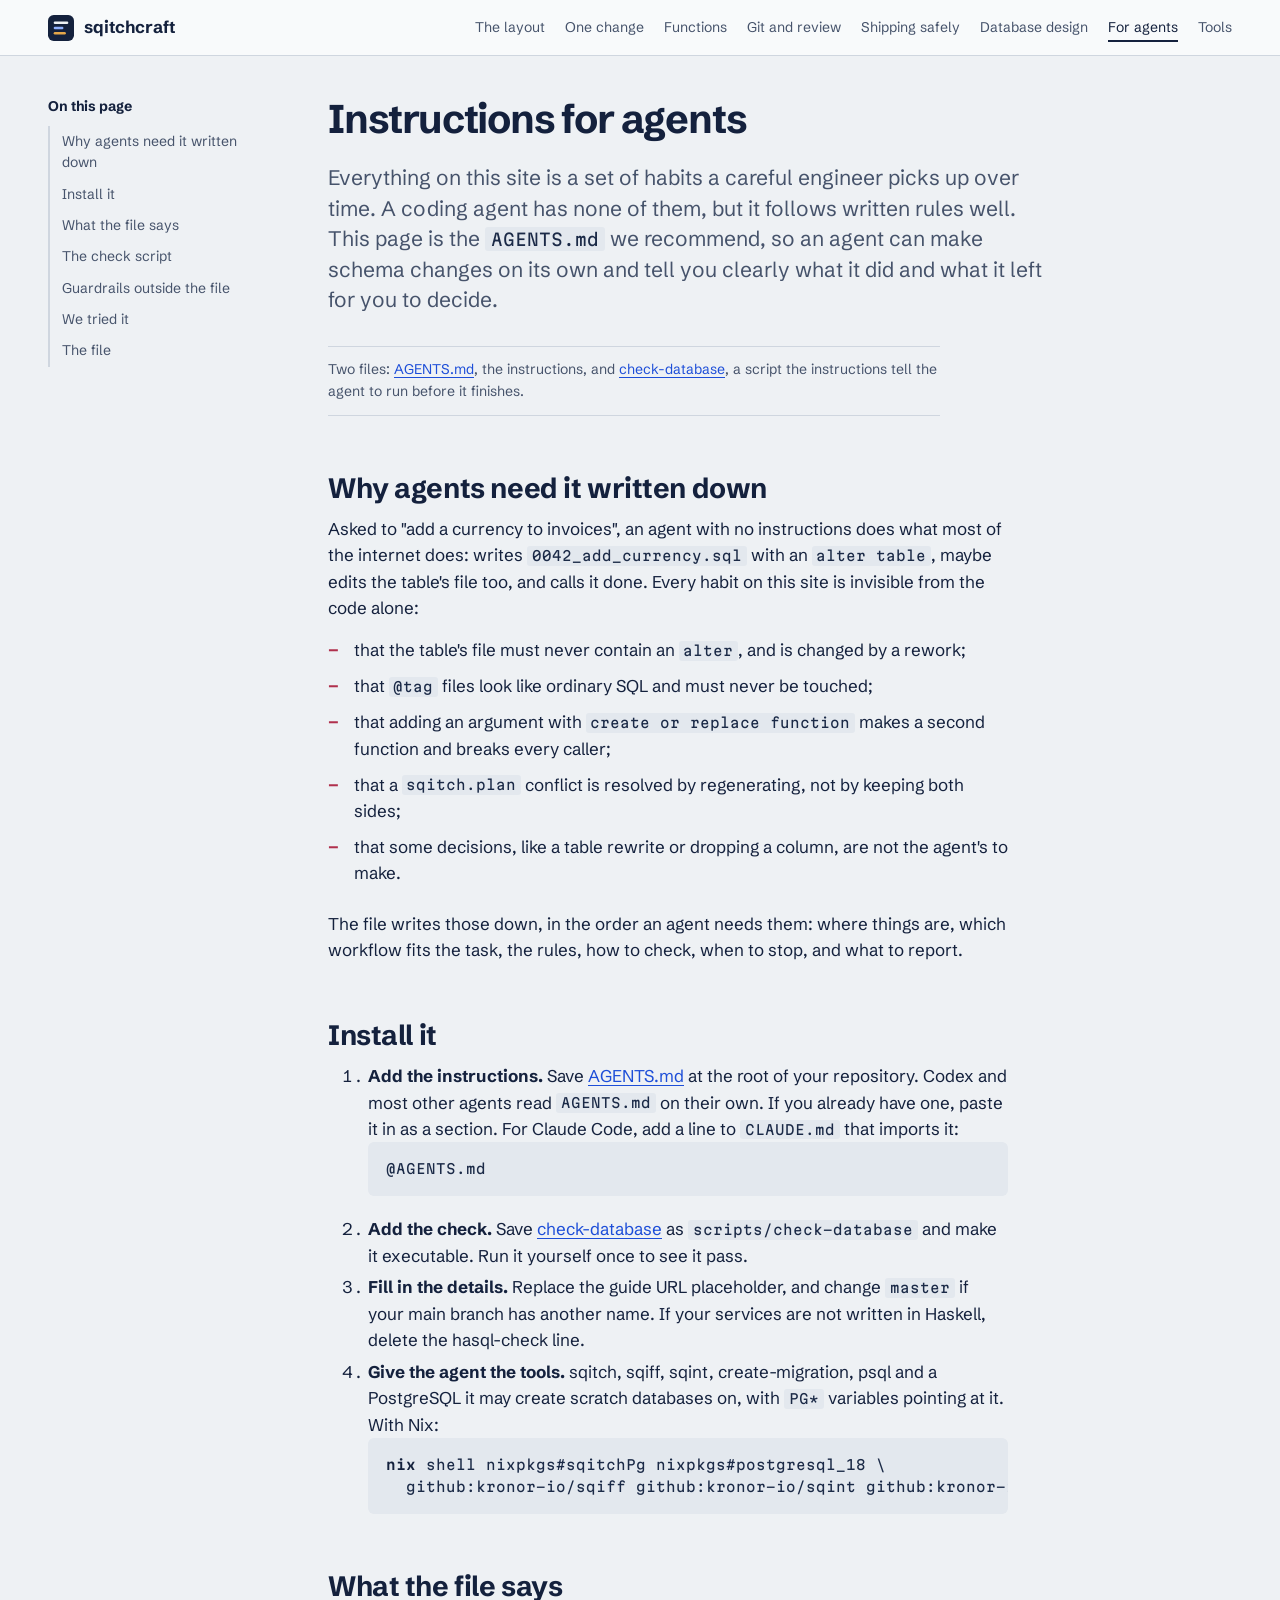
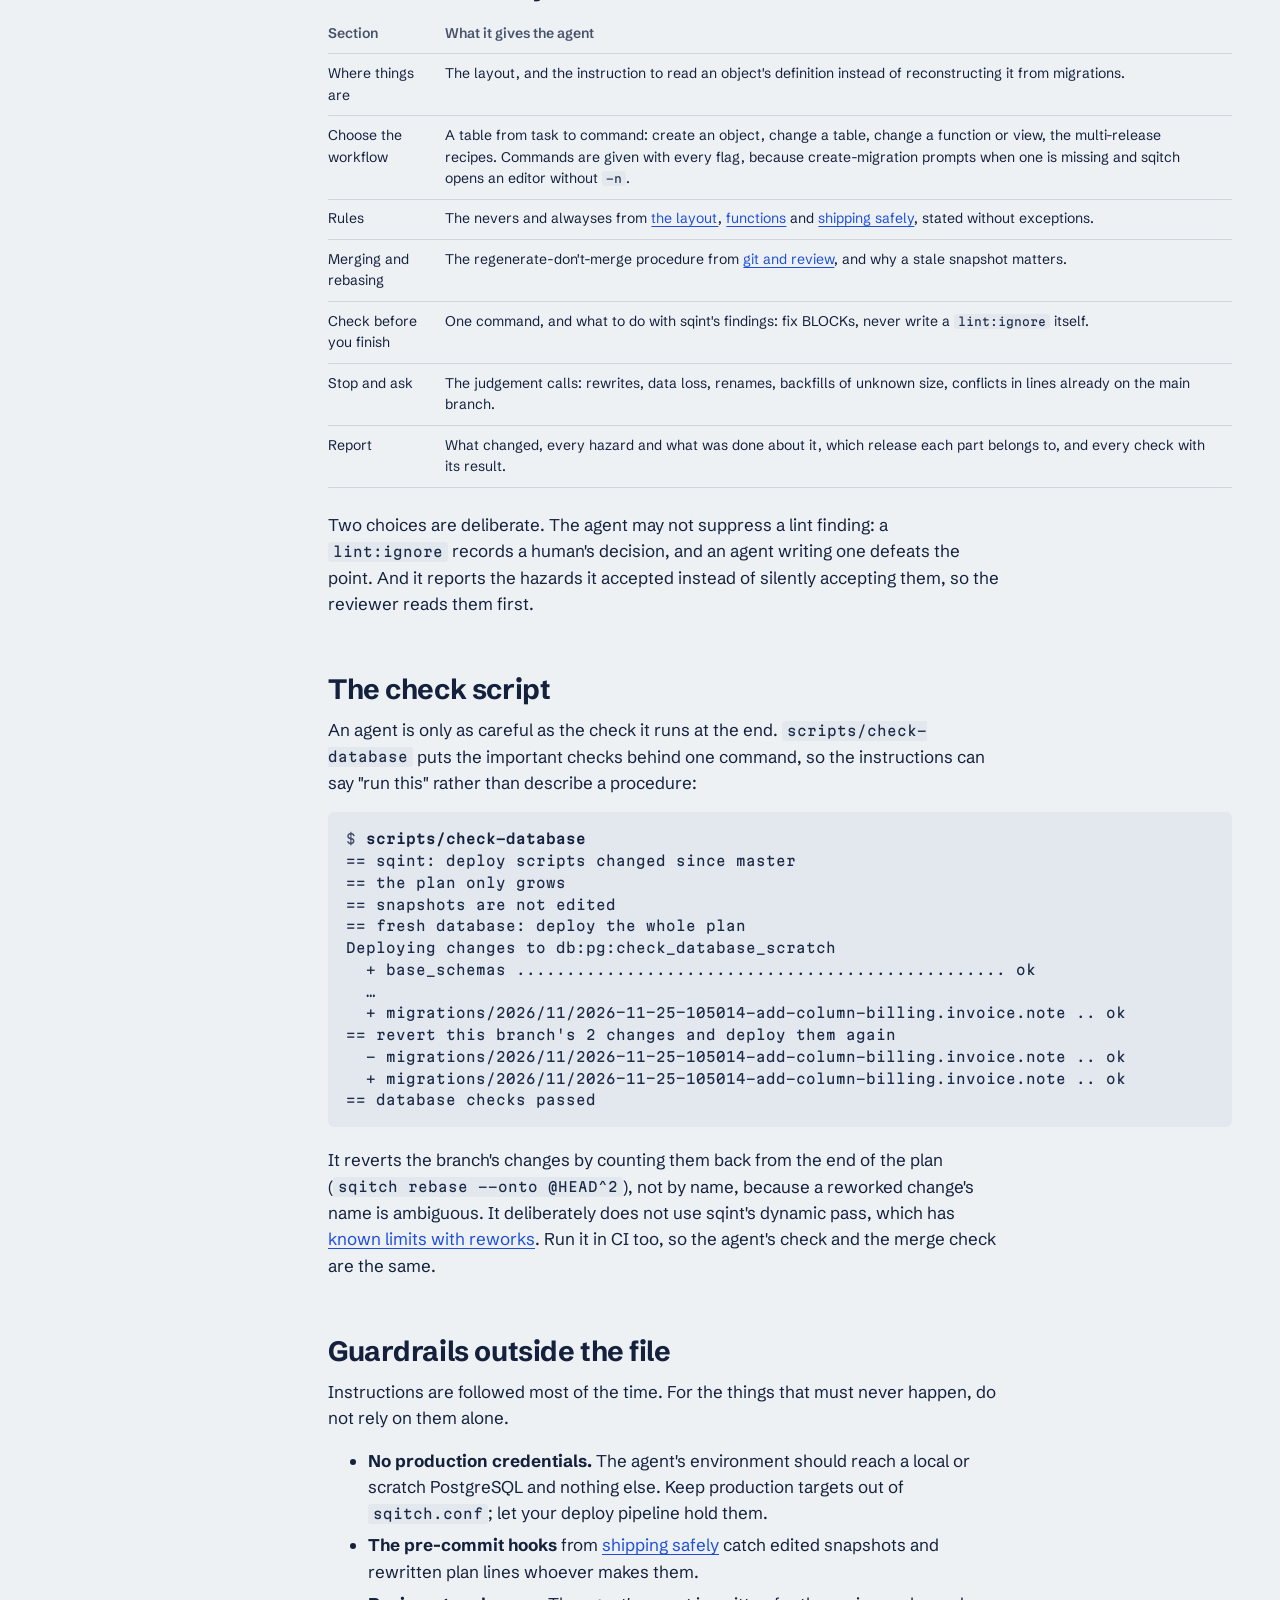
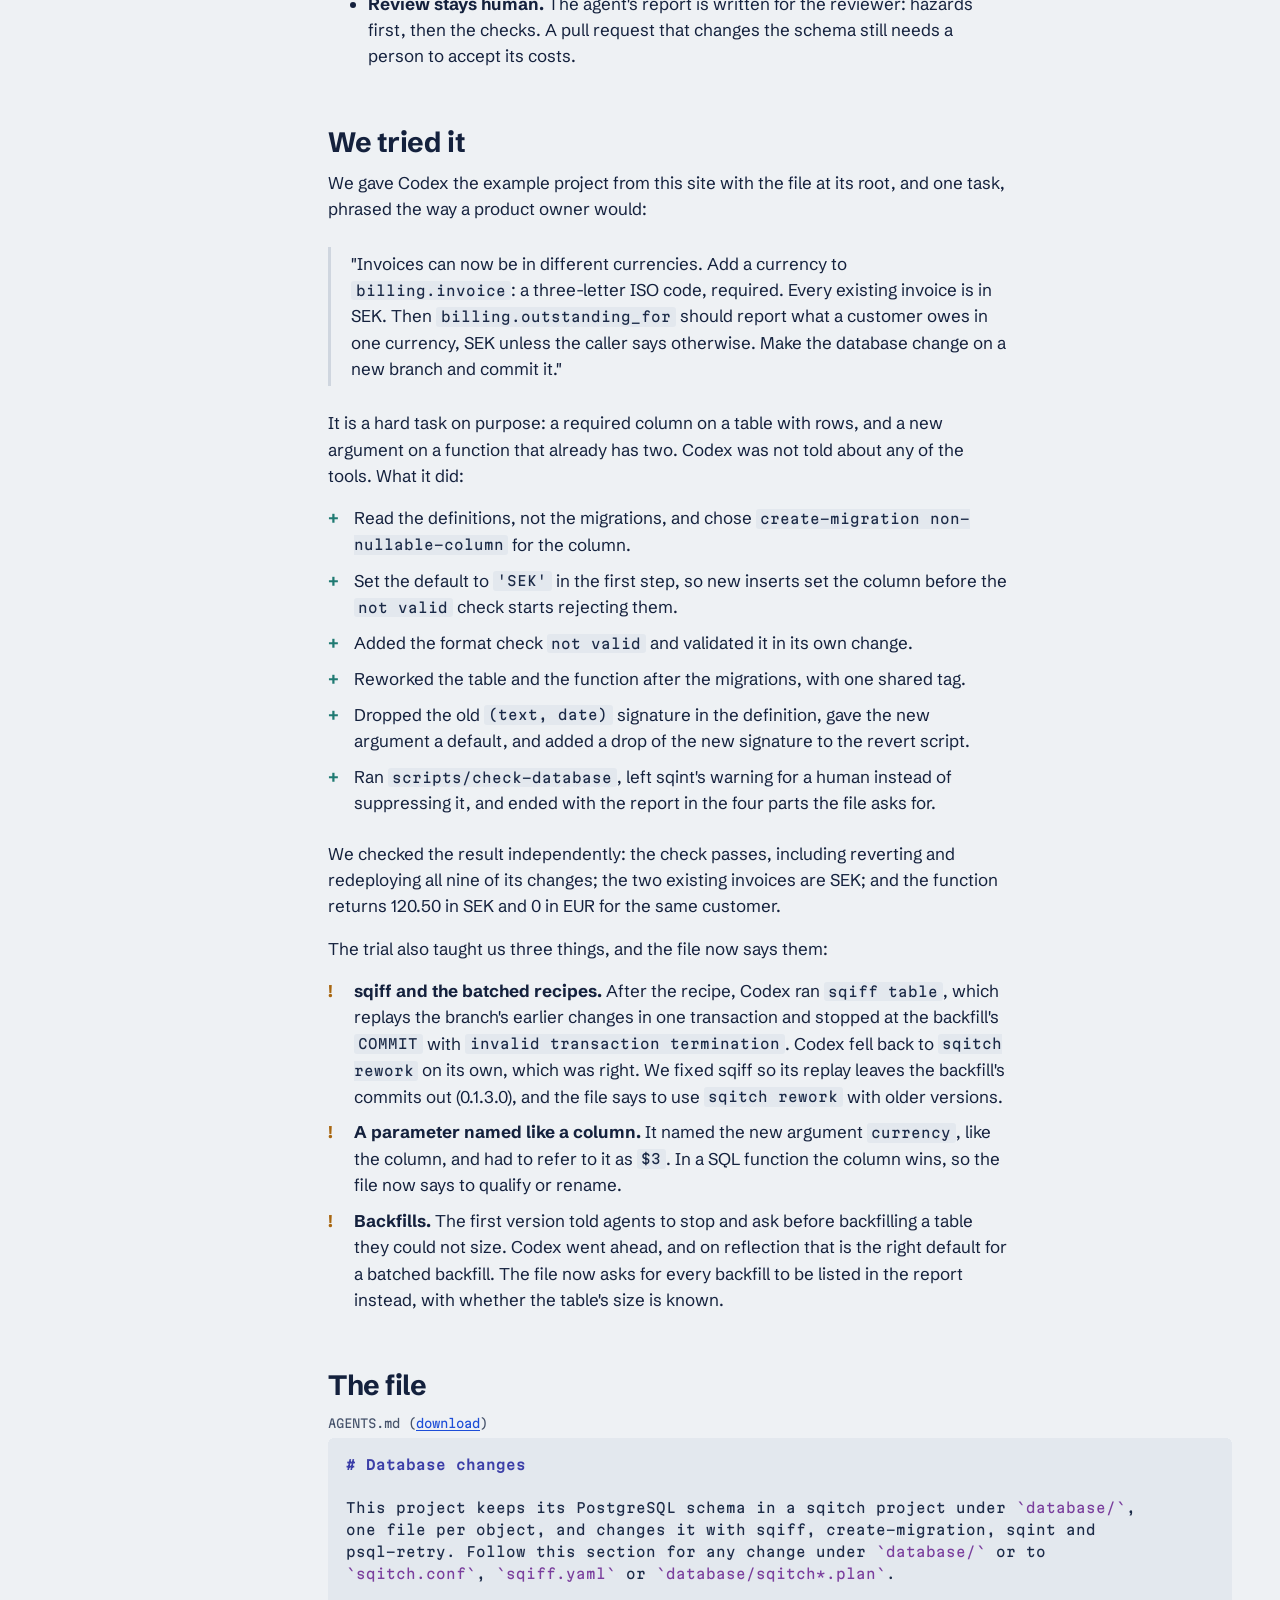
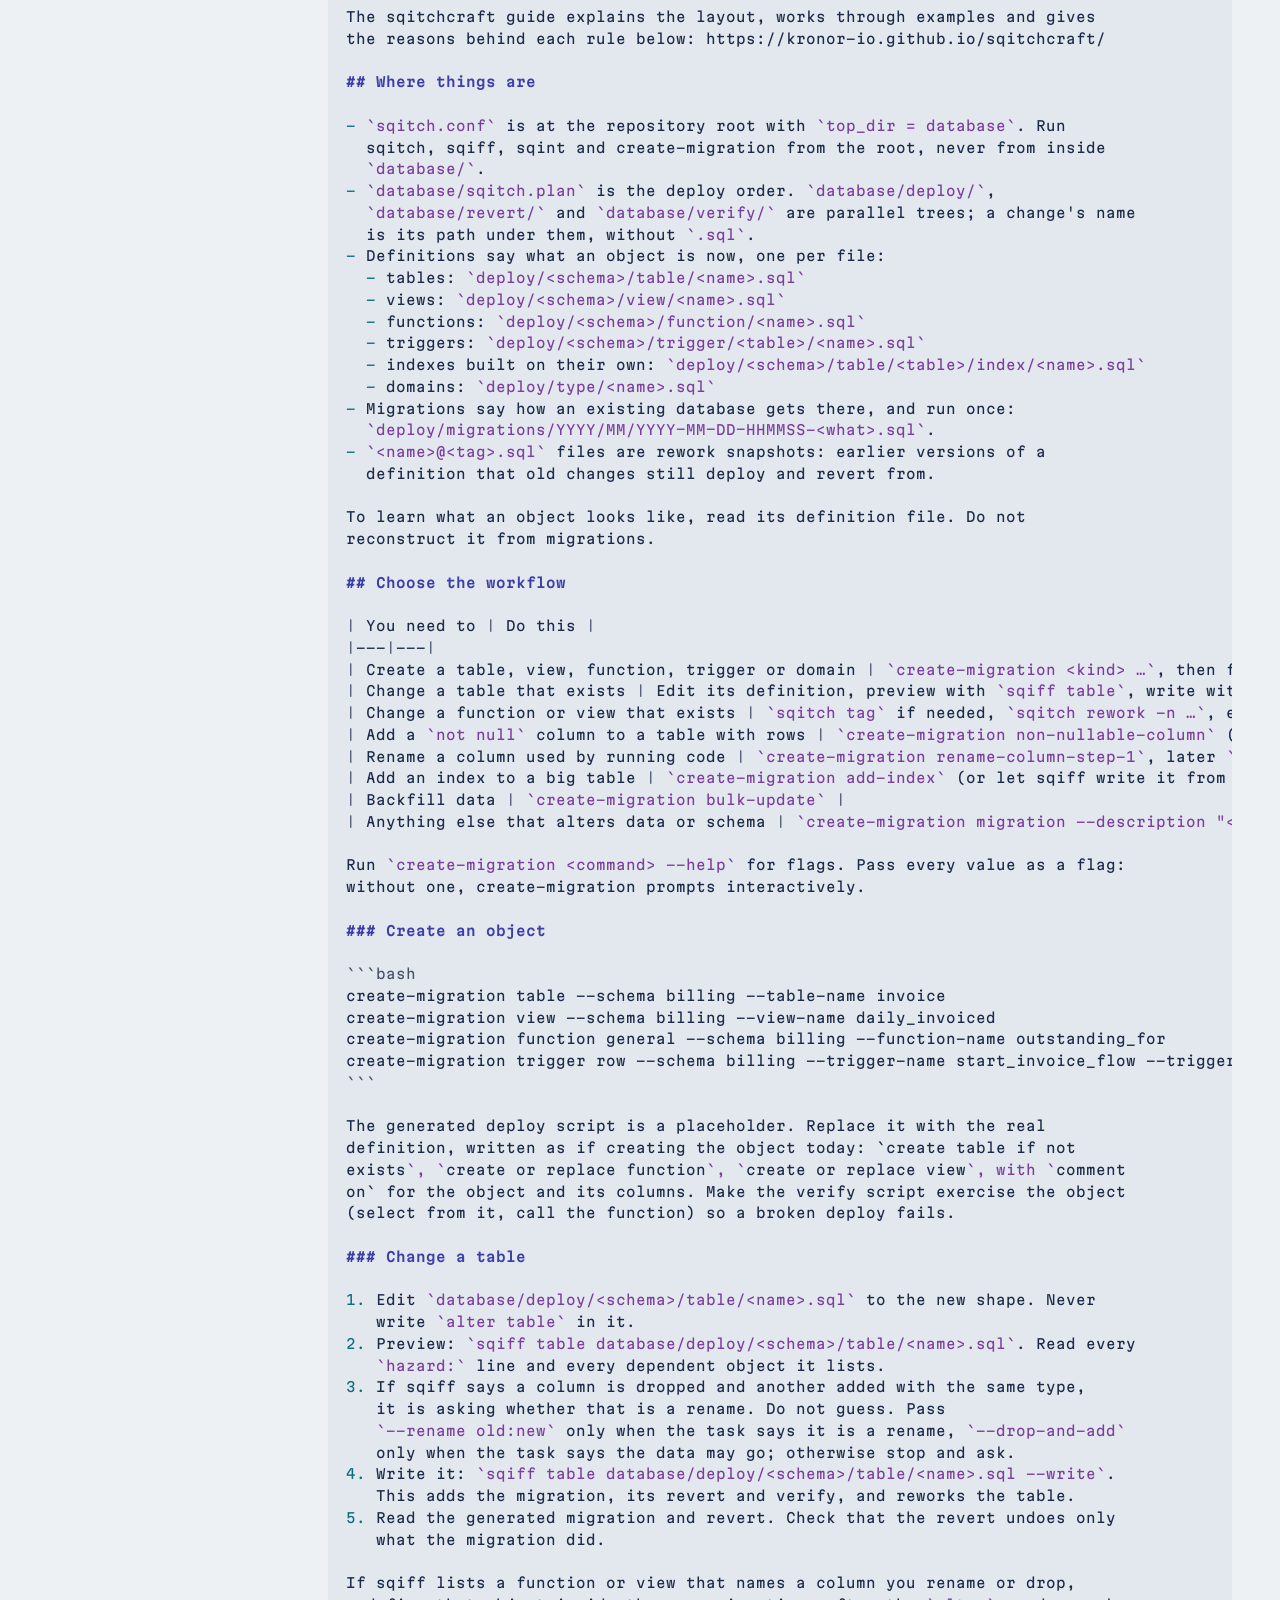
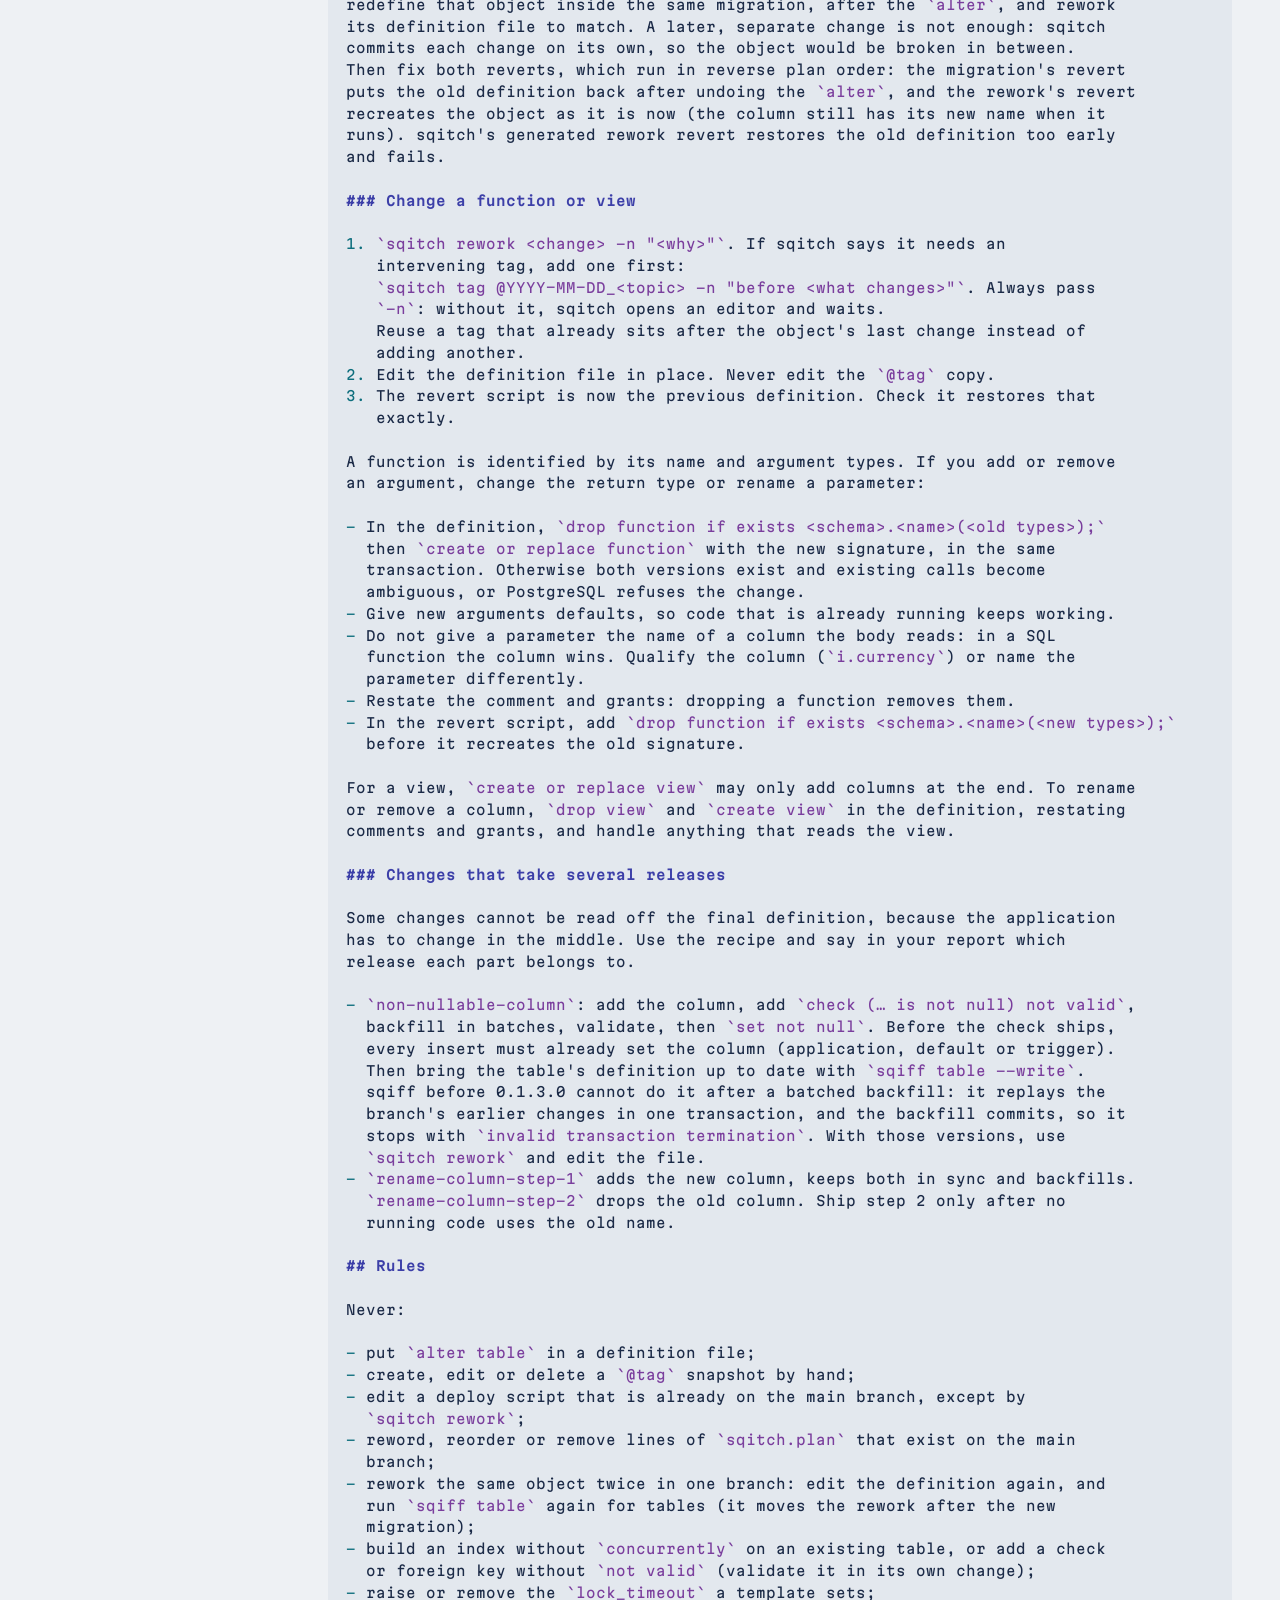
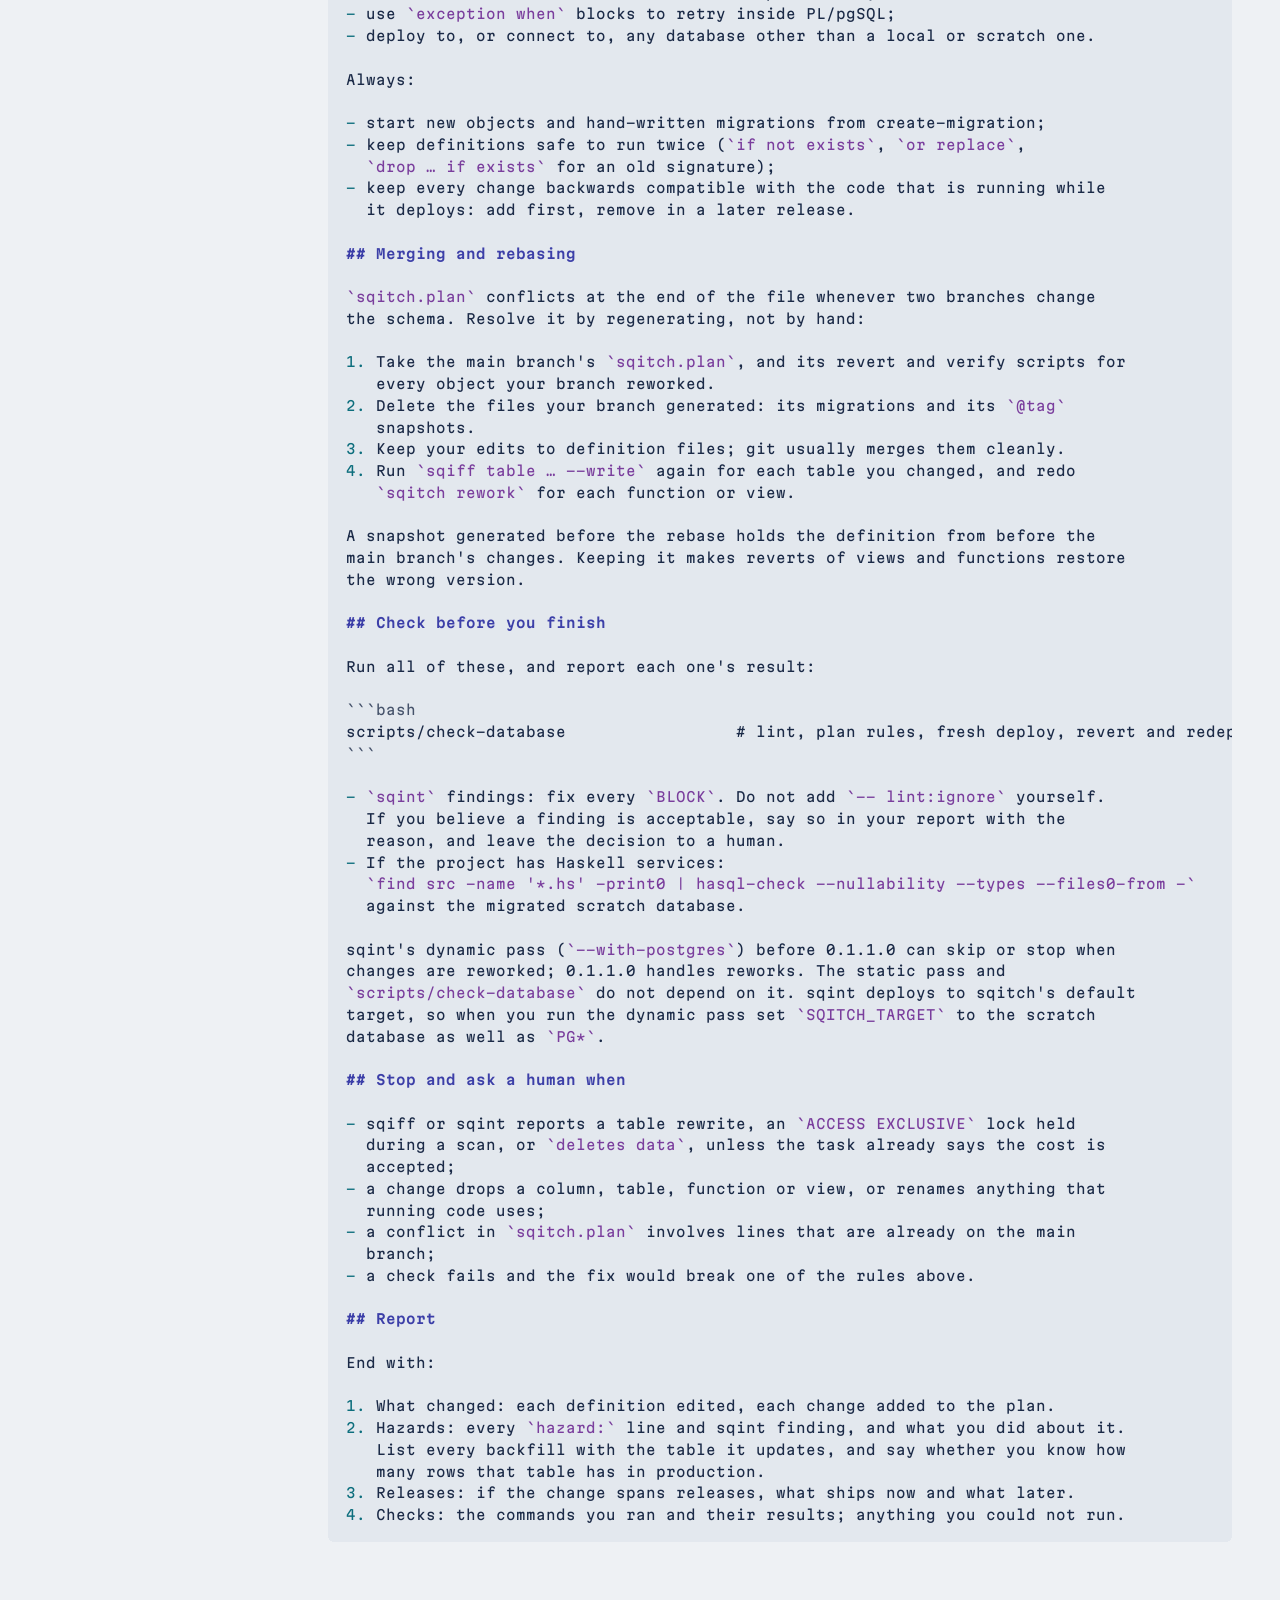
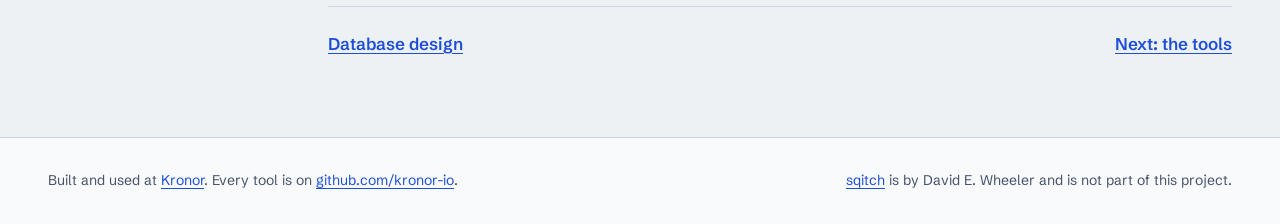
==== agents.html @ dff3918c "sqitchcraft: a guide to Kronor's PostgreSQL toolkit How Kronor keeps a database in a sqitch project," ====
<!doctype html>
<html lang="en">
<head>
<meta charset="utf-8">
<meta name="viewport" content="width=device-width, initial-scale=1">
<title>For agents · sqitchcraft</title>
<meta name="description" content="The AGENTS.md we recommend so a coding agent can make PostgreSQL schema changes with sqitch, sqiff, sqint and create-migration on its own, and a script that checks its work.">
<link rel="preconnect" href="https://fonts.googleapis.com">
<link rel="preconnect" href="https://fonts.gstatic.com" crossorigin>
<link rel="stylesheet" href="https://fonts.googleapis.com/css2?family=Martian+Mono:wght@400;600&family=Schibsted+Grotesk:wght@400;600;700&display=swap">
<link rel="stylesheet" href="assets/style.css">
<link rel="icon" href="assets/mark.svg" type="image/svg+xml">
</head>
<body>
<a class="skip" href="#main">Skip to content</a>
<header class="top">
  <div class="top-inner">
    <a class="brand" href="index.html"><img src="assets/mark.svg" alt="" width="26" height="26">sqitchcraft</a>
    <nav aria-label="Site">
      <a href="layout.html">The layout</a>
      <a href="workflow.html">One change</a>
      <a href="functions.html">Functions</a>
      <a href="git.html">Git and review</a>
      <a href="pipeline.html">Shipping safely</a>
      <a href="architecture.html">Database design</a>
      <a href="agents.html" aria-current="page">For agents</a>
      <a href="tools.html">Tools</a>
    </nav>
  </div>
</header>

<main id="main" class="doc">
  <nav class="toc" aria-label="On this page">
    <p>On this page</p>
    <ul>
      <li><a href="#why">Why agents need it written down</a></li>
      <li><a href="#install">Install it</a></li>
      <li><a href="#contents">What the file says</a></li>
      <li><a href="#check">The check script</a></li>
      <li><a href="#guardrails">Guardrails outside the file</a></li>
      <li><a href="#tested">We tried it</a></li>
      <li><a href="#file">The file</a></li>
    </ul>
  </nav>

  <article>
    <h1>Instructions for agents</h1>
    <p class="lede">Everything on this site is a set of habits a careful engineer picks up over time. A coding agent has none of them, but it follows written rules well. This page is the <code>AGENTS.md</code> we recommend, so an agent can make schema changes on its own and tell you clearly what it did and what it left for you to decide.</p>
    <p class="outcome">Two files: <a href="agents/AGENTS.md" download>AGENTS.md</a>, the instructions, and <a href="agents/check-database" download>check-database</a>, a script the instructions tell the agent to run before it finishes.</p>

    <h2 id="why">Why agents need it written down</h2>
    <p>Asked to "add a currency to invoices", an agent with no instructions does what most of the internet does: writes <code>0042_add_currency.sql</code> with an <code>alter table</code>, maybe edits the table's file too, and calls it done. Every habit on this site is invisible from the code alone:</p>
    <ul class="verdicts">
      <li class="no">that the table's file must never contain an <code>alter</code>, and is changed by a rework;</li>
      <li class="no">that <code>@tag</code> files look like ordinary SQL and must never be touched;</li>
      <li class="no">that adding an argument with <code>create or replace function</code> makes a second function and breaks every caller;</li>
      <li class="no">that a <code>sqitch.plan</code> conflict is resolved by regenerating, not by keeping both sides;</li>
      <li class="no">that some decisions, like a table rewrite or dropping a column, are not the agent's to make.</li>
    </ul>
    <p>The file writes those down, in the order an agent needs them: where things are, which workflow fits the task, the rules, how to check, when to stop, and what to report.</p>

    <h2 id="install">Install it</h2>
    <ol>
      <li><strong>Add the instructions.</strong> Save <a href="agents/AGENTS.md" download>AGENTS.md</a> at the root of your repository. Codex and most other agents read <code>AGENTS.md</code> on their own. If you already have one, paste it in as a section. For Claude Code, add a line to <code>CLAUDE.md</code> that imports it:
<pre data-lang="plain">@AGENTS.md</pre></li>
      <li><strong>Add the check.</strong> Save <a href="agents/check-database" download>check-database</a> as <code>scripts/check-database</code> and make it executable. Run it yourself once to see it pass.</li>
      <li><strong>Fill in the details.</strong> Replace the guide URL placeholder, and change <code>master</code> if your main branch has another name. If your services are not written in Haskell, delete the hasql-check line.</li>
      <li><strong>Give the agent the tools.</strong> sqitch, sqiff, sqint, create-migration, psql and a PostgreSQL it may create scratch databases on, with <code>PG*</code> variables pointing at it. With Nix:
<pre data-lang="shell">nix shell nixpkgs#sqitchPg nixpkgs#postgresql_18 \
  github:kronor-io/sqiff github:kronor-io/sqint github:kronor-io/sqitch-with-templates</pre></li>
    </ol>

    <h2 id="contents">What the file says</h2>
    <div class="table-wrap">
    <table class="plain">
      <thead><tr><th>Section</th><th>What it gives the agent</th></tr></thead>
      <tbody>
        <tr><td>Where things are</td><td>The layout, and the instruction to read an object's definition instead of reconstructing it from migrations.</td></tr>
        <tr><td>Choose the workflow</td><td>A table from task to command: create an object, change a table, change a function or view, the multi-release recipes. Commands are given with every flag, because create-migration prompts when one is missing and sqitch opens an editor without <code>-n</code>.</td></tr>
        <tr><td>Rules</td><td>The nevers and alwayses from <a href="layout.html">the layout</a>, <a href="functions.html">functions</a> and <a href="pipeline.html">shipping safely</a>, stated without exceptions.</td></tr>
        <tr><td>Merging and rebasing</td><td>The regenerate-don't-merge procedure from <a href="git.html#conflicts">git and review</a>, and why a stale snapshot matters.</td></tr>
        <tr><td>Check before you finish</td><td>One command, and what to do with sqint's findings: fix BLOCKs, never write a <code>lint:ignore</code> itself.</td></tr>
        <tr><td>Stop and ask</td><td>The judgement calls: rewrites, data loss, renames, backfills of unknown size, conflicts in lines already on the main branch.</td></tr>
        <tr><td>Report</td><td>What changed, every hazard and what was done about it, which release each part belongs to, and every check with its result.</td></tr>
      </tbody>
    </table>
    </div>
    <p>Two choices are deliberate. The agent may not suppress a lint finding: a <code>lint:ignore</code> records a human's decision, and an agent writing one defeats the point. And it reports the hazards it accepted instead of silently accepting them, so the reviewer reads them first.</p>

    <h2 id="check">The check script</h2>
    <p>An agent is only as careful as the check it runs at the end. <code>scripts/check-database</code> puts the important checks behind one command, so the instructions can say "run this" rather than describe a procedure:</p>
<pre data-lang="shell"><span class="p">$ </span>scripts/check-database
== sqint: deploy scripts changed since master
== the plan only grows
== snapshots are not edited
== fresh database: deploy the whole plan
Deploying changes to db:pg:check_database_scratch
  + base_schemas ................................................. ok
  …
  + migrations/2026/11/2026-11-25-105014-add-column-billing.invoice.note .. ok
== revert this branch's 2 changes and deploy them again
  - migrations/2026/11/2026-11-25-105014-add-column-billing.invoice.note .. ok
  + migrations/2026/11/2026-11-25-105014-add-column-billing.invoice.note .. ok
== database checks passed</pre>
    <p>It reverts the branch's changes by counting them back from the end of the plan (<code>sqitch rebase --onto @HEAD^2</code>), not by name, because a reworked change's name is ambiguous. It deliberately does not use sqint's dynamic pass, which has <a href="pipeline.html#ci">known limits with reworks</a>. Run it in CI too, so the agent's check and the merge check are the same.</p>

    <h2 id="guardrails">Guardrails outside the file</h2>
    <p>Instructions are followed most of the time. For the things that must never happen, do not rely on them alone.</p>
    <ul>
      <li><strong>No production credentials.</strong> The agent's environment should reach a local or scratch PostgreSQL and nothing else. Keep production targets out of <code>sqitch.conf</code>; let your deploy pipeline hold them.</li>
      <li><strong>The pre-commit hooks</strong> from <a href="pipeline.html#precommit">shipping safely</a> catch edited snapshots and rewritten plan lines whoever makes them.</li>
      <li><strong>Review stays human.</strong> The agent's report is written for the reviewer: hazards first, then the checks. A pull request that changes the schema still needs a person to accept its costs.</li>
    </ul>

    <h2 id="tested">We tried it</h2>
    <p>We gave Codex the example project from this site with the file at its root, and one task, phrased the way a product owner would:</p>
    <div class="story">
      <p>"Invoices can now be in different currencies. Add a currency to <code>billing.invoice</code>: a three-letter ISO code, required. Every existing invoice is in SEK. Then <code>billing.outstanding_for</code> should report what a customer owes in one currency, SEK unless the caller says otherwise. Make the database change on a new branch and commit it."</p>
    </div>
    <p>It is a hard task on purpose: a required column on a table with rows, and a new argument on a function that already has two. Codex was not told about any of the tools. What it did:</p>
    <ul class="verdicts">
      <li class="yes">Read the definitions, not the migrations, and chose <code>create-migration non-nullable-column</code> for the column.</li>
      <li class="yes">Set the default to <code>'SEK'</code> in the first step, so new inserts set the column before the <code>not valid</code> check starts rejecting them.</li>
      <li class="yes">Added the format check <code>not valid</code> and validated it in its own change.</li>
      <li class="yes">Reworked the table and the function after the migrations, with one shared tag.</li>
      <li class="yes">Dropped the old <code>(text, date)</code> signature in the definition, gave the new argument a default, and added a drop of the new signature to the revert script.</li>
      <li class="yes">Ran <code>scripts/check-database</code>, left sqint's warning for a human instead of suppressing it, and ended with the report in the four parts the file asks for.</li>
    </ul>
    <p>We checked the result independently: the check passes, including reverting and redeploying all nine of its changes; the two existing invoices are SEK; and the function returns 120.50 in SEK and 0 in EUR for the same customer.</p>
    <p>The trial also taught us three things, and the file now says them:</p>
    <ul class="verdicts">
      <li class="cost"><strong>sqiff and the batched recipes.</strong> After the recipe, Codex ran <code>sqiff table</code>, which replays the branch's earlier changes in one transaction and stopped at the backfill's <code>COMMIT</code> with <code>invalid transaction termination</code>. Codex fell back to <code>sqitch rework</code> on its own, which was right. We fixed sqiff so its replay leaves the backfill's commits out (0.1.3.0), and the file says to use <code>sqitch rework</code> with older versions.</li>
      <li class="cost"><strong>A parameter named like a column.</strong> It named the new argument <code>currency</code>, like the column, and had to refer to it as <code>$3</code>. In a SQL function the column wins, so the file now says to qualify or rename.</li>
      <li class="cost"><strong>Backfills.</strong> The first version told agents to stop and ask before backfilling a table they could not size. Codex went ahead, and on reflection that is the right default for a batched backfill. The file now asks for every backfill to be listed in the report instead, with whether the table's size is known.</li>
    </ul>

    <h2 id="file">The file</h2>
    <p class="filename">AGENTS.md (<a href="agents/AGENTS.md" download>download</a>)</p>
<pre id="agents-md" data-lang="md">Loading <a href="agents/AGENTS.md">agents/AGENTS.md</a>…</pre>

    <div class="next">
      <a href="architecture.html">Database design</a>
      <a href="tools.html">Next: the tools</a>
    </div>
  </article>
</main>

<footer>
  <div class="inner">
    <p>Built and used at <a href="https://kronor.io">Kronor</a>. Every tool is on <a href="https://github.com/kronor-io">github.com/kronor-io</a>.</p>
    <p><a href="https://sqitch.org">sqitch</a> is by David E. Wheeler and is not part of this project.</p>
  </div>
</footer>
<script src="assets/highlight.js"></script>
<script>
  // Show the instructions from the file itself, so the page never drifts from it.
  fetch("agents/AGENTS.md")
    .then((r) => (r.ok ? r.text() : Promise.reject(r.status)))
    .then((text) => {
      const pre = document.getElementById("agents-md");
      pre.textContent = text;
      if (window.highlightPre) window.highlightPre(pre);
    })
    .catch(() => {});
</script>
</body>
</html>
---- assets/style.css ----
/* sqitchcraft. One stylesheet, no build step. */

:root {
  --paper: #eef1f4;
  --sheet: #f8fafb;
  --ink: #14213d;
  --ink-soft: #46536b;
  --rule: #cfd6df;
  --link: #1d4ed8;
  --ok: #1f7a72;
  --warn: #a8660f;
  --block: #b0304c;
  --code-bg: #e3e8ee;
  --code-ink: #1b2a47;
  --mark: #fff3c4;

  --font-text: "Schibsted Grotesk", system-ui, sans-serif;
  --font-code: "Martian Mono", ui-monospace, monospace;

  --measure: 68ch;
  --step--1: 0.875rem;
  --step-0: 1.0625rem;
  --step-1: 1.3125rem;
  --step-2: 1.75rem;
  --step-3: 2.5rem;
  --step-4: 3.5rem;
}

@media (prefers-color-scheme: dark) {
  :root:not([data-theme="light"]) {
    --paper: #0f1626;
    --sheet: #151e31;
    --ink: #e4e9f2;
    --ink-soft: #a3aec2;
    --rule: #2a3550;
    --link: #8fb0ff;
    --ok: #5cc5b8;
    --warn: #e5a74a;
    --block: #f07a92;
    --code-bg: #1b2640;
    --code-ink: #d7e0f0;
    --mark: #3a3420;
  }
}

*,
*::before,
*::after { box-sizing: border-box; }

html { -webkit-text-size-adjust: 100%; }

body {
  margin: 0;
  background: var(--paper);
  color: var(--ink);
  font-family: var(--font-text);
  font-size: var(--step-0);
  line-height: 1.55;
}

a { color: var(--link); text-underline-offset: 0.18em; }
a:hover { text-decoration-thickness: 2px; }

:focus-visible {
  outline: 3px solid var(--link);
  outline-offset: 2px;
  border-radius: 2px;
}

h1, h2, h3, h4 {
  line-height: 1.15;
  font-weight: 700;
  letter-spacing: -0.015em;
  margin: 0;
}
h1 { font-size: var(--step-4); letter-spacing: -0.03em; }
h2 { font-size: var(--step-2); margin-top: 3.5rem; margin-bottom: 0.75rem; }
h3 { font-size: var(--step-1); margin-top: 2.25rem; margin-bottom: 0.5rem; }
h4 { font-size: var(--step-0); margin-top: 1.5rem; margin-bottom: 0.25rem; }

p, ul, ol { margin: 0 0 1rem; max-width: var(--measure); }
li { margin-bottom: 0.35rem; }
li > ul, li > ol { margin-top: 0.35rem; }

code, pre, kbd { font-family: var(--font-code); font-size: 0.8em; }
:not(pre) > code {
  background: var(--code-bg);
  color: var(--code-ink);
  padding: 0.1em 0.35em;
  border-radius: 3px;
  overflow-wrap: anywhere;
}
pre {
  background: var(--code-bg);
  color: var(--code-ink);
  padding: 1rem 1.15rem;
  border-radius: 6px;
  overflow-x: auto;
  line-height: 1.6;
  margin: 0 0 1.25rem;
  max-width: 100%;
  tab-size: 4;
}
pre .c { color: var(--ink-soft); }
pre .w { color: var(--warn); }
pre .b { color: var(--block); }
pre .o { color: var(--ok); }
pre .p { color: var(--ink-soft); user-select: none; }

.skip {
  position: absolute; left: -999px; top: 0;
  background: var(--ink); color: var(--paper); padding: 0.5rem 1rem;
}
.skip:focus { left: 1rem; z-index: 10; }

/* Top bar */
.top {
  border-bottom: 1px solid var(--rule);
  background: var(--sheet);
}
.top-inner {
  max-width: 76rem;
  margin: 0 auto;
  padding: 0.85rem 1rem;
  display: flex;
  gap: 1.5rem;
  align-items: center;
  flex-wrap: wrap;
}
.brand {
  font-weight: 700;
  color: var(--ink);
  text-decoration: none;
  display: flex;
  align-items: center;
  gap: 0.6rem;
  margin-right: auto;
}
.brand svg { flex: none; }
.top nav { display: flex; gap: 1.25rem; flex-wrap: wrap; font-size: var(--step--1); }
.top nav a { color: var(--ink-soft); text-decoration: none; padding: 0.2rem 0; }
.top nav a:hover { color: var(--ink); }
.top nav a[aria-current="page"] { color: var(--ink); box-shadow: inset 0 -2px 0 var(--ink); }

/* Landing */
.hero {
  max-width: 76rem;
  margin: 0 auto;
  padding: 4.5rem 1rem 3rem;
  display: grid;
  grid-template-columns: minmax(0, 5fr) minmax(0, 7fr);
  gap: 3rem;
  align-items: start;
}
.hero h1 { max-width: 13ch; }
.hero .lede {
  font-size: var(--step-1);
  line-height: 1.45;
  color: var(--ink-soft);
  margin-top: 1.5rem;
  max-width: 34ch;
}
.hero .actions { display: flex; gap: 0.75rem; flex-wrap: wrap; margin-top: 2rem; }

.button {
  display: inline-block;
  padding: 0.7rem 1.15rem;
  border-radius: 6px;
  font-weight: 600;
  text-decoration: none;
  border: 2px solid var(--ink);
  color: var(--ink);
}
.button.primary { background: var(--ink); color: var(--paper); }
.button:hover { text-decoration: none; filter: brightness(1.12); }

/* The annotated plan: the page's one bold element */
.ledger {
  background: var(--sheet);
  border: 1px solid var(--rule);
  border-radius: 8px;
  font-family: var(--font-code);
  font-size: 0.74rem;
  line-height: 1.5;
  overflow: hidden;
  margin: 0;
}
.ledger-head {
  display: flex;
  justify-content: space-between;
  gap: 1rem;
  padding: 0.6rem 1rem;
  border-bottom: 1px solid var(--rule);
  color: var(--ink-soft);
}
.ledger ol { list-style: none; margin: 0; padding: 0.4rem 0; max-width: none; }
.ledger li {
  display: grid;
  grid-template-columns: 2.2rem minmax(0, 1fr) 8.5rem;
  gap: 0.75rem;
  padding: 0.3rem 1rem 0.3rem 0;
  margin: 0;
  align-items: baseline;
}
.ledger li:nth-child(odd) { background: color-mix(in srgb, var(--code-bg) 45%, transparent); }
.ledger .n { text-align: right; color: var(--ink-soft); opacity: 0.6; user-select: none; }
.ledger .line { overflow-wrap: anywhere; }
.ledger .line .note { color: var(--ink-soft); }
.ledger .who {
  font-family: var(--font-text);
  font-size: 0.78rem;
  font-weight: 600;
  text-align: right;
  white-space: nowrap;
}
.who.author { color: var(--ink); }
.who.write { color: var(--link); }
.who.lint { color: var(--warn); }
.who.deploy { color: var(--ok); }
.who.lifecycle { color: var(--block); }
.ledger-foot {
  padding: 0.7rem 1rem;
  border-top: 1px solid var(--rule);
  font-family: var(--font-text);
  font-size: var(--step--1);
  color: var(--ink-soft);
}

.band { border-top: 1px solid var(--rule); }
.band-inner { max-width: 76rem; margin: 0 auto; padding: 3.5rem 1rem; }
.band h2 { margin-top: 0; }
.band .intro { color: var(--ink-soft); font-size: var(--step-1); line-height: 1.45; max-width: 52ch; }

/* The path of a change: a real sequence, so it is numbered */
.path {
  list-style: none;
  counter-reset: step;
  padding: 0;
  margin: 2.5rem 0 0;
  max-width: none;
  display: grid;
  grid-template-columns: repeat(6, minmax(0, 1fr));
  border-top: 3px solid var(--ink);
}
.path li {
  counter-increment: step;
  padding: 1rem 1.1rem 0 0;
  margin: 0;
  position: relative;
}
.path li::before {
  content: counter(step);
  display: block;
  font-family: var(--font-code);
  font-size: var(--step--1);
  color: var(--ink-soft);
  margin-bottom: 0.4rem;
}
.path h3 { margin: 0 0 0.35rem; font-size: var(--step-0); }
.path p { font-size: var(--step--1); color: var(--ink-soft); margin-bottom: 0.5rem; }
.path .tool { font-family: var(--font-code); font-size: 0.75rem; font-weight: 600; }

/* Tool index */
.tools { width: 100%; border-collapse: collapse; margin-top: 2rem; }
.tools th, .tools td {
  text-align: left;
  vertical-align: top;
  padding: 1rem 1.25rem 1rem 0;
  border-bottom: 1px solid var(--rule);
}
.tools th { font-size: var(--step--1); color: var(--ink-soft); font-weight: 600; }
.tools td:first-child { white-space: nowrap; }
.tools td:first-child a { font-family: var(--font-code); font-weight: 600; font-size: 0.95rem; }
.tools .kind { color: var(--ink-soft); font-size: var(--step--1); }

.two {
  display: grid;
  grid-template-columns: minmax(0, 1fr) minmax(0, 1fr);
  gap: 3rem;
  align-items: start;
}

/* Docs pages */
.doc {
  max-width: 76rem;
  margin: 0 auto;
  padding: 2.5rem 1rem 5rem;
  display: grid;
  grid-template-columns: 14rem minmax(0, 1fr);
  gap: 3.5rem;
}
.toc {
  position: sticky;
  top: 1.5rem;
  align-self: start;
  font-size: var(--step--1);
}
.toc p { font-weight: 700; margin-bottom: 0.5rem; }
.toc ol, .toc ul { list-style: none; padding: 0; margin: 0; }
.toc li { margin: 0; }
.toc a {
  display: block;
  color: var(--ink-soft);
  text-decoration: none;
  padding: 0.3rem 0 0.3rem 0.75rem;
  border-left: 2px solid var(--rule);
}
.toc a:hover { color: var(--ink); border-left-color: var(--ink); }

.doc article { min-width: 0; }
.doc article > h1 { font-size: var(--step-3); max-width: 22ch; }
.doc .lede {
  font-size: var(--step-1);
  line-height: 1.45;
  color: var(--ink-soft);
  margin: 1.25rem 0 2rem;
  max-width: 56ch;
}

.callout {
  border-left: 4px solid var(--ink);
  background: var(--sheet);
  padding: 0.9rem 1.15rem;
  margin: 0 0 1.25rem;
  max-width: var(--measure);
  border-radius: 0 6px 6px 0;
}
.callout p:last-child { margin-bottom: 0; }
.callout.warn { border-left-color: var(--warn); }
.callout.rule { border-left-color: var(--block); }

.filename {
  font-family: var(--font-code);
  font-size: 0.75rem;
  color: var(--ink-soft);
  margin: 0 0 0.35rem;
}
.filename + pre { margin-top: 0; }

table.plain { border-collapse: collapse; margin: 0 0 1.5rem; width: 100%; font-size: var(--step--1); }
table.plain th, table.plain td {
  text-align: left;
  vertical-align: top;
  padding: 0.55rem 1rem 0.55rem 0;
  border-bottom: 1px solid var(--rule);
}
table.plain th { color: var(--ink-soft); font-weight: 600; }
.table-wrap { overflow-x: auto; max-width: 100%; }

.sev { font-family: var(--font-code); font-size: 0.72rem; font-weight: 700; }
.sev.block { color: var(--block); }
.sev.warn { color: var(--warn); }
.sev.info { color: var(--ink-soft); }

.tool-head {
  display: flex;
  flex-wrap: wrap;
  align-items: baseline;
  gap: 0.5rem 1rem;
  margin-top: 4rem;
  padding-top: 1.5rem;
  border-top: 3px solid var(--ink);
}
.tool-head h2 { margin: 0; font-family: var(--font-code); font-size: var(--step-2); letter-spacing: -0.02em; }
.tool-head a { font-size: var(--step--1); }
.tool-head + p { font-size: var(--step-1); line-height: 1.45; margin-top: 0.75rem; }

.next {
  margin-top: 4rem;
  padding-top: 1.5rem;
  border-top: 1px solid var(--rule);
  display: flex;
  justify-content: space-between;
  gap: 1rem;
  flex-wrap: wrap;
}
.next a { font-weight: 600; }

footer {
  border-top: 1px solid var(--rule);
  background: var(--sheet);
  color: var(--ink-soft);
  font-size: var(--step--1);
}
footer .inner {
  max-width: 76rem;
  margin: 0 auto;
  padding: 2rem 1rem;
  display: flex;
  flex-wrap: wrap;
  gap: 1rem 2rem;
  justify-content: space-between;
}
footer p { margin: 0; }

@media (max-width: 64rem) {
  .hero { grid-template-columns: minmax(0, 1fr); padding-top: 3rem; }
  .hero h1 { max-width: 16ch; }
  .path { grid-template-columns: repeat(3, minmax(0, 1fr)); row-gap: 1.75rem; }
  .doc { grid-template-columns: minmax(0, 1fr); gap: 1.5rem; }
  .toc { position: static; border-bottom: 1px solid var(--rule); padding-bottom: 1rem; }
  .toc ol, .toc ul { display: flex; flex-wrap: wrap; gap: 0.25rem 1rem; }
  .toc a { border-left: 0; padding: 0.2rem 0; }
}

@media (max-width: 40rem) {
  :root { --step-4: 2.4rem; --step-3: 2rem; --step-2: 1.5rem; }
  .path { grid-template-columns: minmax(0, 1fr); }
  .two { grid-template-columns: minmax(0, 1fr); gap: 1rem; }
  .ledger li { grid-template-columns: 1.6rem minmax(0, 1fr); }
  .ledger .who { grid-column: 2; text-align: left; }
  .tools thead { display: none; }
  .tools tr { display: block; border-bottom: 1px solid var(--rule); padding: 0.75rem 0; }
  .tools td { display: block; border: 0; padding: 0.15rem 0; }
}

@media (prefers-reduced-motion: no-preference) {
  .ledger li { animation: settle 0.5s ease-out both; animation-delay: calc(var(--i, 0) * 70ms); }
  @keyframes settle { from { opacity: 0; transform: translateY(4px); } to { opacity: 1; transform: none; } }
}

/* Side-by-side comparisons: the site's main explanatory device */
.compare {
  display: grid;
  grid-template-columns: minmax(0, 1fr) minmax(0, 1fr);
  gap: 1.25rem;
  margin: 1.5rem 0 1.75rem;
}
.compare.wide { max-width: none; }
.pane { min-width: 0; display: flex; flex-direction: column; }
.pane-label {
  font-weight: 700;
  font-size: var(--step--1);
  margin: 0 0 0.15rem;
}
.pane-sub {
  font-size: var(--step--1);
  color: var(--ink-soft);
  margin: 0 0 0.6rem;
}
.pane pre { flex: 1; margin-bottom: 0; }
.pane.dim pre { opacity: 0.92; }
.pane-note {
  font-size: var(--step--1);
  color: var(--ink-soft);
  margin: 0.6rem 0 0;
}

/* Diff lines keep their +/- so color is never the only signal */
pre .add { color: var(--ok); background: color-mix(in srgb, var(--ok) 12%, transparent); display: inline-block; min-width: 100%; }
pre .del { color: var(--block); background: color-mix(in srgb, var(--block) 10%, transparent); display: inline-block; min-width: 100%; }
pre .hl { background: var(--mark); display: inline-block; min-width: 100%; }
pre .dim { opacity: 0.55; }

.kicker {
  font-size: var(--step-1);
  line-height: 1.45;
  max-width: 56ch;
}

/* Hero built from the core comparison */
.hero-split {
  max-width: 76rem;
  margin: 0 auto;
  padding: 4.5rem 1rem 3.5rem;
}
.hero-split h1 { max-width: 22ch; font-size: clamp(2.4rem, 5.5vw, 4.25rem); }
.hero-split .lede {
  font-size: var(--step-1);
  line-height: 1.45;
  color: var(--ink-soft);
  margin: 1.5rem 0 0;
  max-width: 54ch;
}
.hero-split .compare { margin-top: 2.75rem; }
.hero-split .pane pre { font-size: 0.74rem; }
.arrow-note {
  font-size: var(--step--1);
  color: var(--ink-soft);
  margin-top: 1rem;
  max-width: 70ch;
}

/* Upgrade timelines */
.lanes { margin: 1.25rem 0 1.75rem; display: grid; gap: 0.75rem; max-width: 52rem; }
.lane { display: grid; grid-template-columns: 11rem minmax(0, 1fr); gap: 1rem; align-items: center; }
.lane > span { font-size: var(--step--1); font-weight: 600; }
.lane ol {
  list-style: none; margin: 0; padding: 0; max-width: none;
  display: flex; flex-wrap: wrap; gap: 0.4rem; align-items: center;
}
.lane li {
  margin: 0;
  font-family: var(--font-code);
  font-size: 0.72rem;
  padding: 0.35rem 0.6rem;
  border-radius: 4px;
  background: var(--code-bg);
  border: 1px solid var(--rule);
}
.lane li.done { opacity: 0.45; text-decoration: line-through; }
.lane li.noop { border-style: dashed; }
.lane li + li::before { content: none; }

.verdicts { list-style: none; padding: 0; margin: 1rem 0 1.5rem; max-width: var(--measure); }
.verdicts li { padding-left: 1.6rem; position: relative; margin-bottom: 0.6rem; }
.verdicts li::before { position: absolute; left: 0; font-weight: 700; }
.verdicts .yes::before { content: "+"; color: var(--ok); }
.verdicts .no::before { content: "−"; color: var(--block); }
.verdicts .cost::before { content: "!"; color: var(--warn); }

.story {
  border-left: 3px solid var(--rule);
  padding: 0.25rem 0 0.25rem 1.25rem;
  margin: 1.5rem 0;
  max-width: var(--measure);
}
.story p:last-child { margin-bottom: 0; }

.outcome {
  font-size: var(--step--1);
  color: var(--ink-soft);
  border-top: 1px solid var(--rule);
  border-bottom: 1px solid var(--rule);
  padding: 0.75rem 0;
  margin: 0 0 2rem;
  max-width: var(--measure);
}

.chapters { list-style: none; padding: 0; margin: 2rem 0 0; max-width: none; display: grid; grid-template-columns: repeat(3, minmax(0, 1fr)); gap: 2rem 2.5rem; }
.chapters li { margin: 0; }
.chapters a { font-weight: 700; font-size: var(--step-1); text-decoration: none; }
.chapters a:hover { text-decoration: underline; }
.chapters p { font-size: var(--step--1); color: var(--ink-soft); margin: 0.35rem 0 0; }

@media (max-width: 64rem) {
  .chapters { grid-template-columns: repeat(2, minmax(0, 1fr)); }
}
@media (max-width: 48rem) {
  .compare { grid-template-columns: minmax(0, 1fr); }
  .lane { grid-template-columns: minmax(0, 1fr); gap: 0.35rem; }
  .chapters { grid-template-columns: minmax(0, 1fr); }
}

/* Syntax highlighting (assets/highlight.js). Hazard amber and BLOCK rose stay
   reserved for the tools' own warnings, so tokens use other hues. */
:root {
  --tk-keyword: #3c3fa8;
  --tk-type: #0d6e7d;
  --tk-fn: #1d5f99;
  --tk-string: #7a3e9d;
  --tk-number: #7a3e9d;
  --tk-var: #9c2f7a;
  --tk-cmd: #14213d;
}
@media (prefers-color-scheme: dark) {
  :root:not([data-theme="light"]) {
    --tk-keyword: #a9b2ff;
    --tk-type: #6fd3e0;
    --tk-fn: #8cc4ff;
    --tk-string: #d6a8f0;
    --tk-number: #d6a8f0;
    --tk-var: #f2a0d6;
    --tk-cmd: #e4e9f2;
  }
}
pre .tk-k { color: var(--tk-keyword); }
pre .tk-t { color: var(--tk-type); }
pre .tk-fn { color: var(--tk-fn); }
pre .tk-s { color: var(--tk-string); }
pre .tk-n { color: var(--tk-number); }
pre .tk-v { color: var(--tk-var); }
pre .tk-f { color: var(--tk-type); }
pre .tk-cmd { color: var(--tk-cmd); font-weight: 600; }
pre .tk-c { color: var(--ink-soft); }
pre .tk-dim { color: var(--ink-soft); opacity: 0.8; }
pre .tk-h { color: var(--tk-keyword); }
pre .tk-plus { color: var(--ok); }
pre .tk-minus { color: var(--block); }
pre .tk-conflict { color: var(--block); font-weight: 600; }
pre .tk-sev-b { color: var(--block); font-weight: 600; }
pre .tk-sev-w { color: var(--warn); font-weight: 600; }
pre .tk-sev-i { color: var(--ink-soft); font-weight: 600; }
/* Diff lines keep their meaning through the background tint and the +/- */
pre .add .tk-c, pre .del .tk-c { color: inherit; }

/* Native controls, such as code blocks' scrollbars, follow the theme. */
:root { color-scheme: light; }
@media (prefers-color-scheme: dark) {
  :root:not([data-theme="light"]) { color-scheme: dark; }
}
pre { scrollbar-color: var(--rule) transparent; }

pre .tk-md-h { color: var(--tk-keyword); font-weight: 600; }
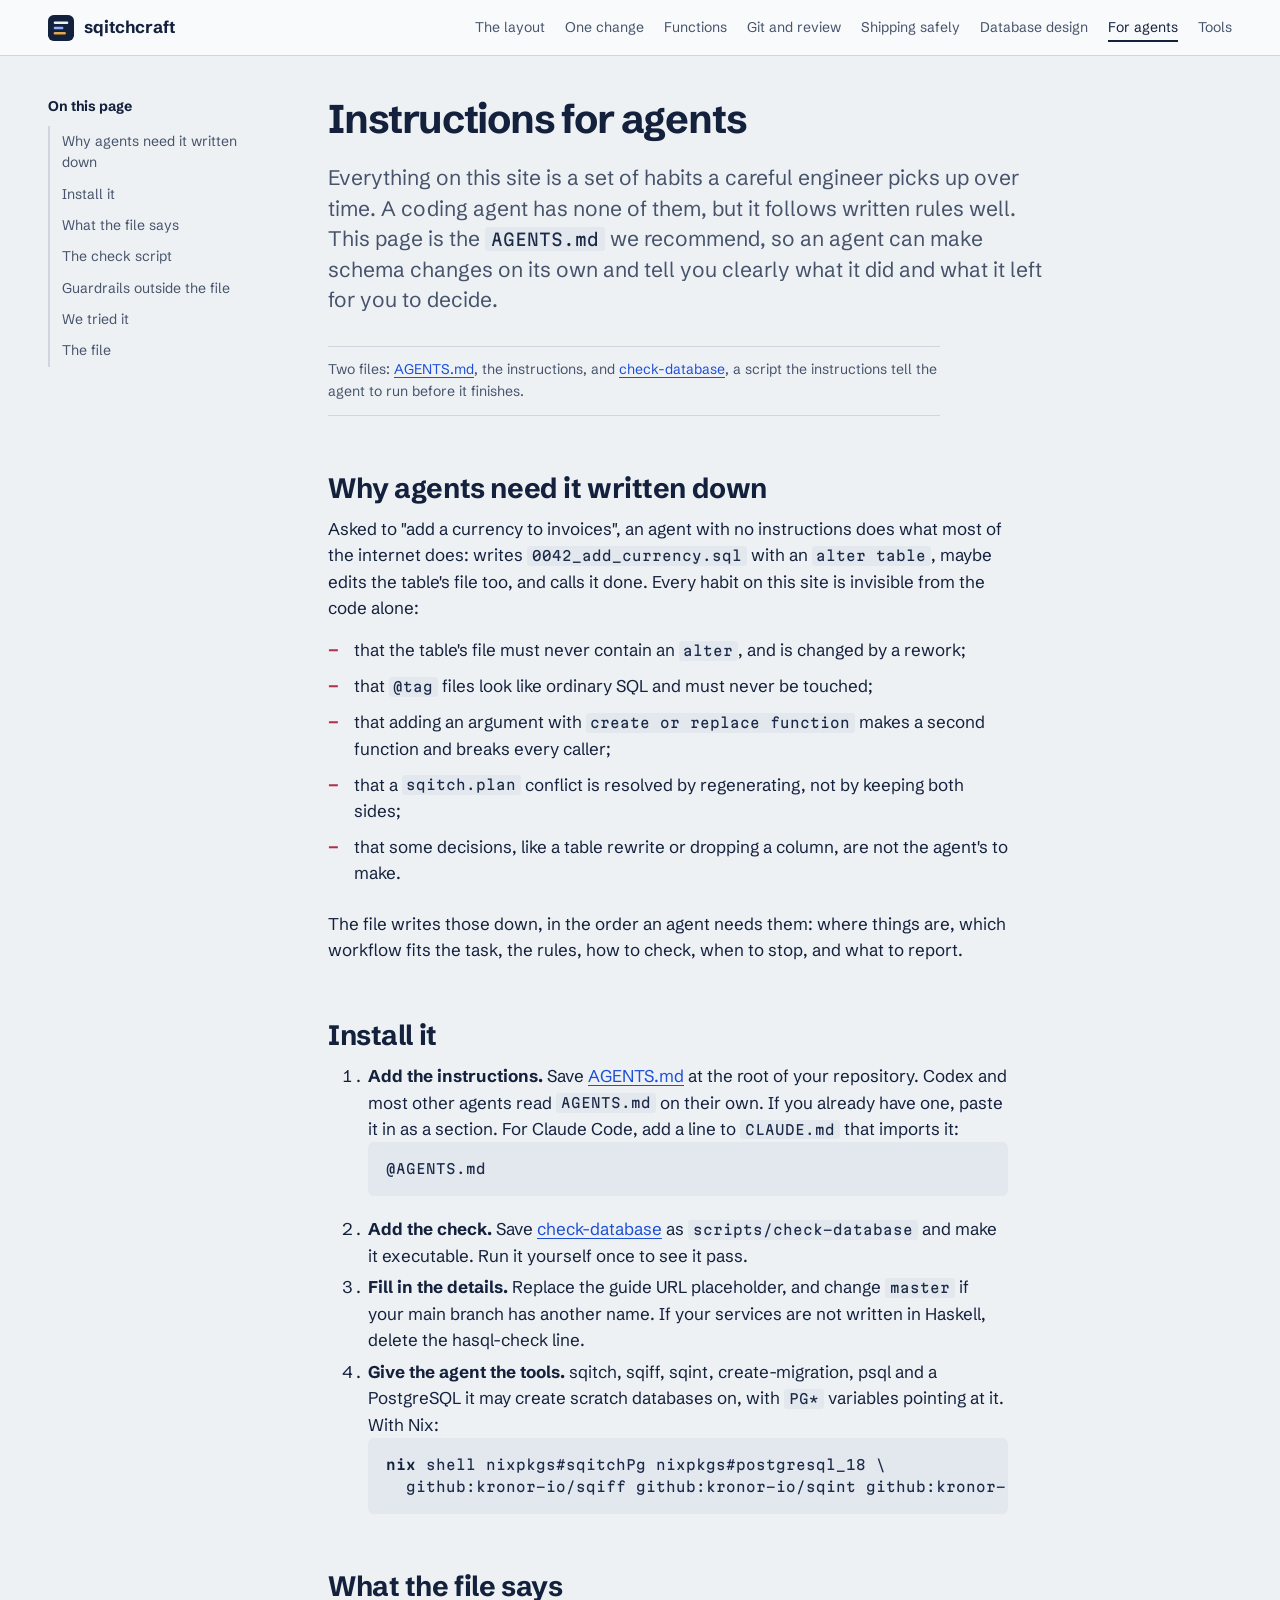
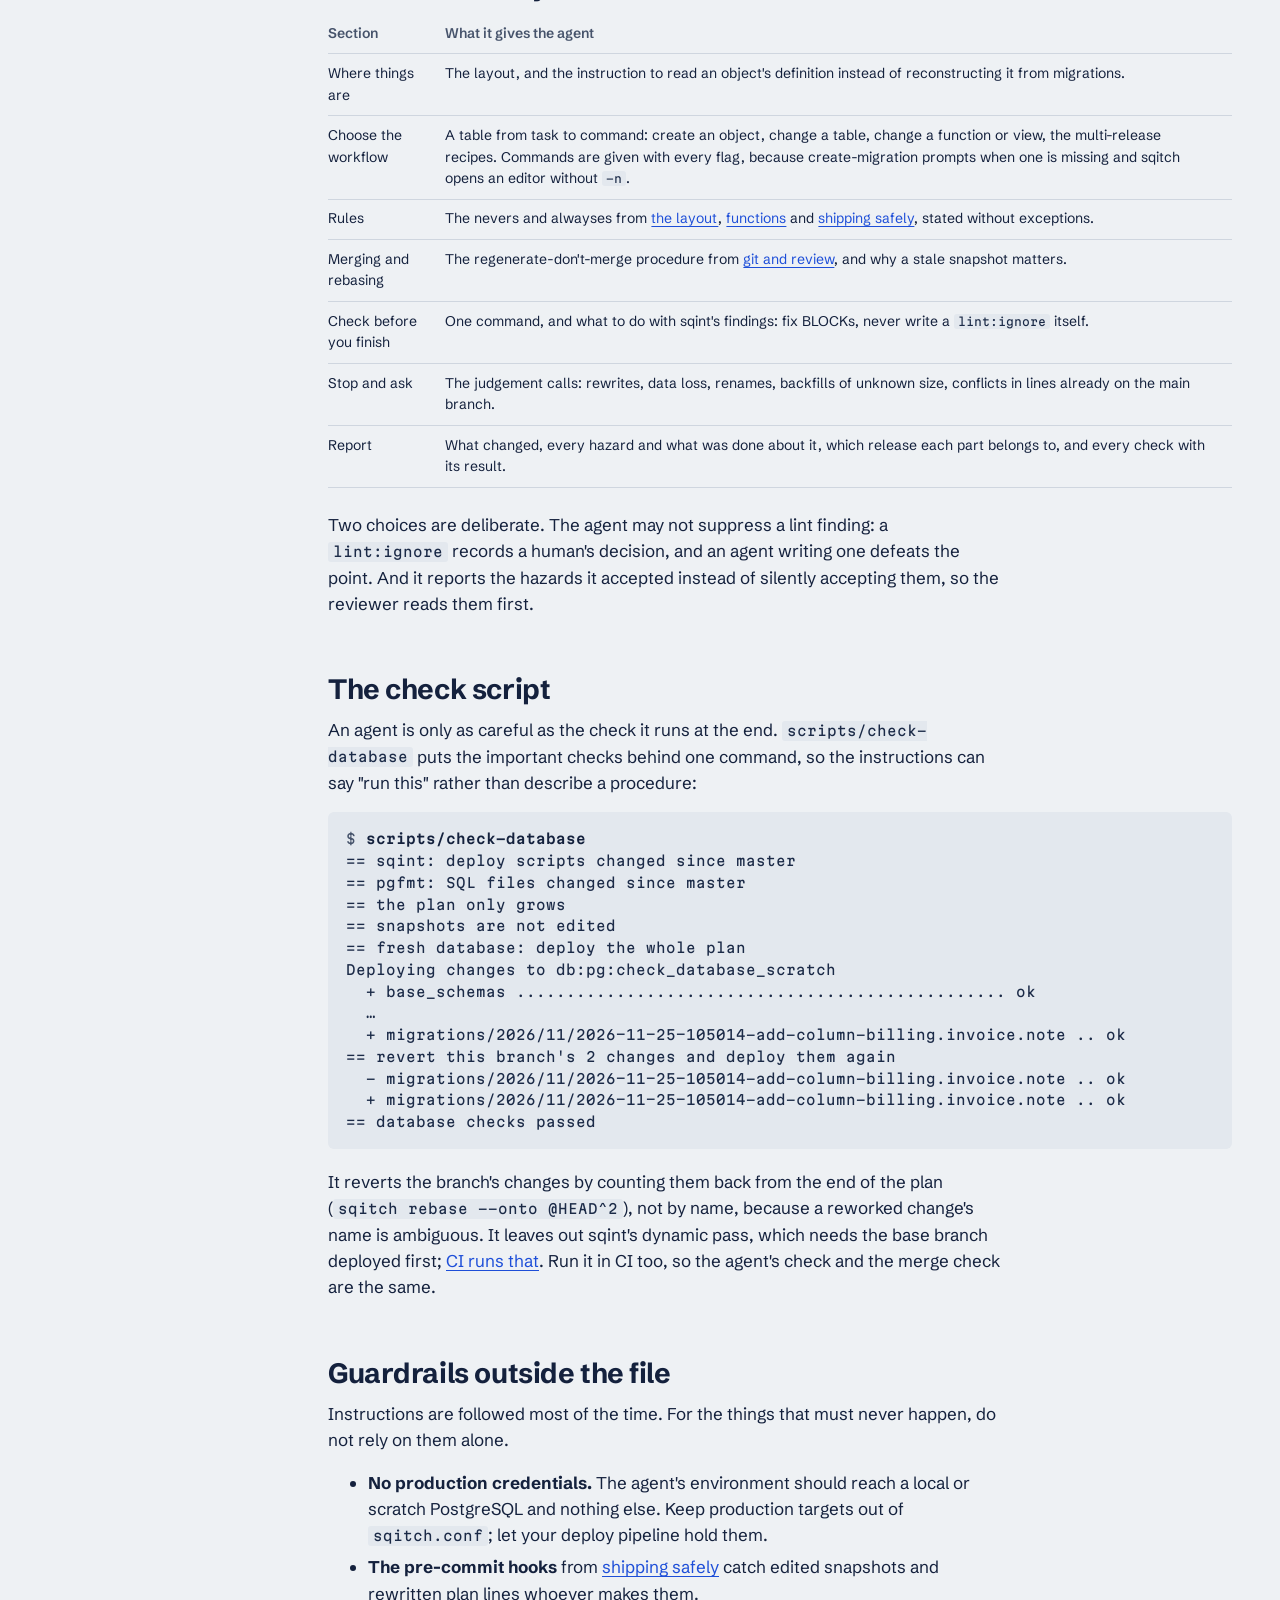
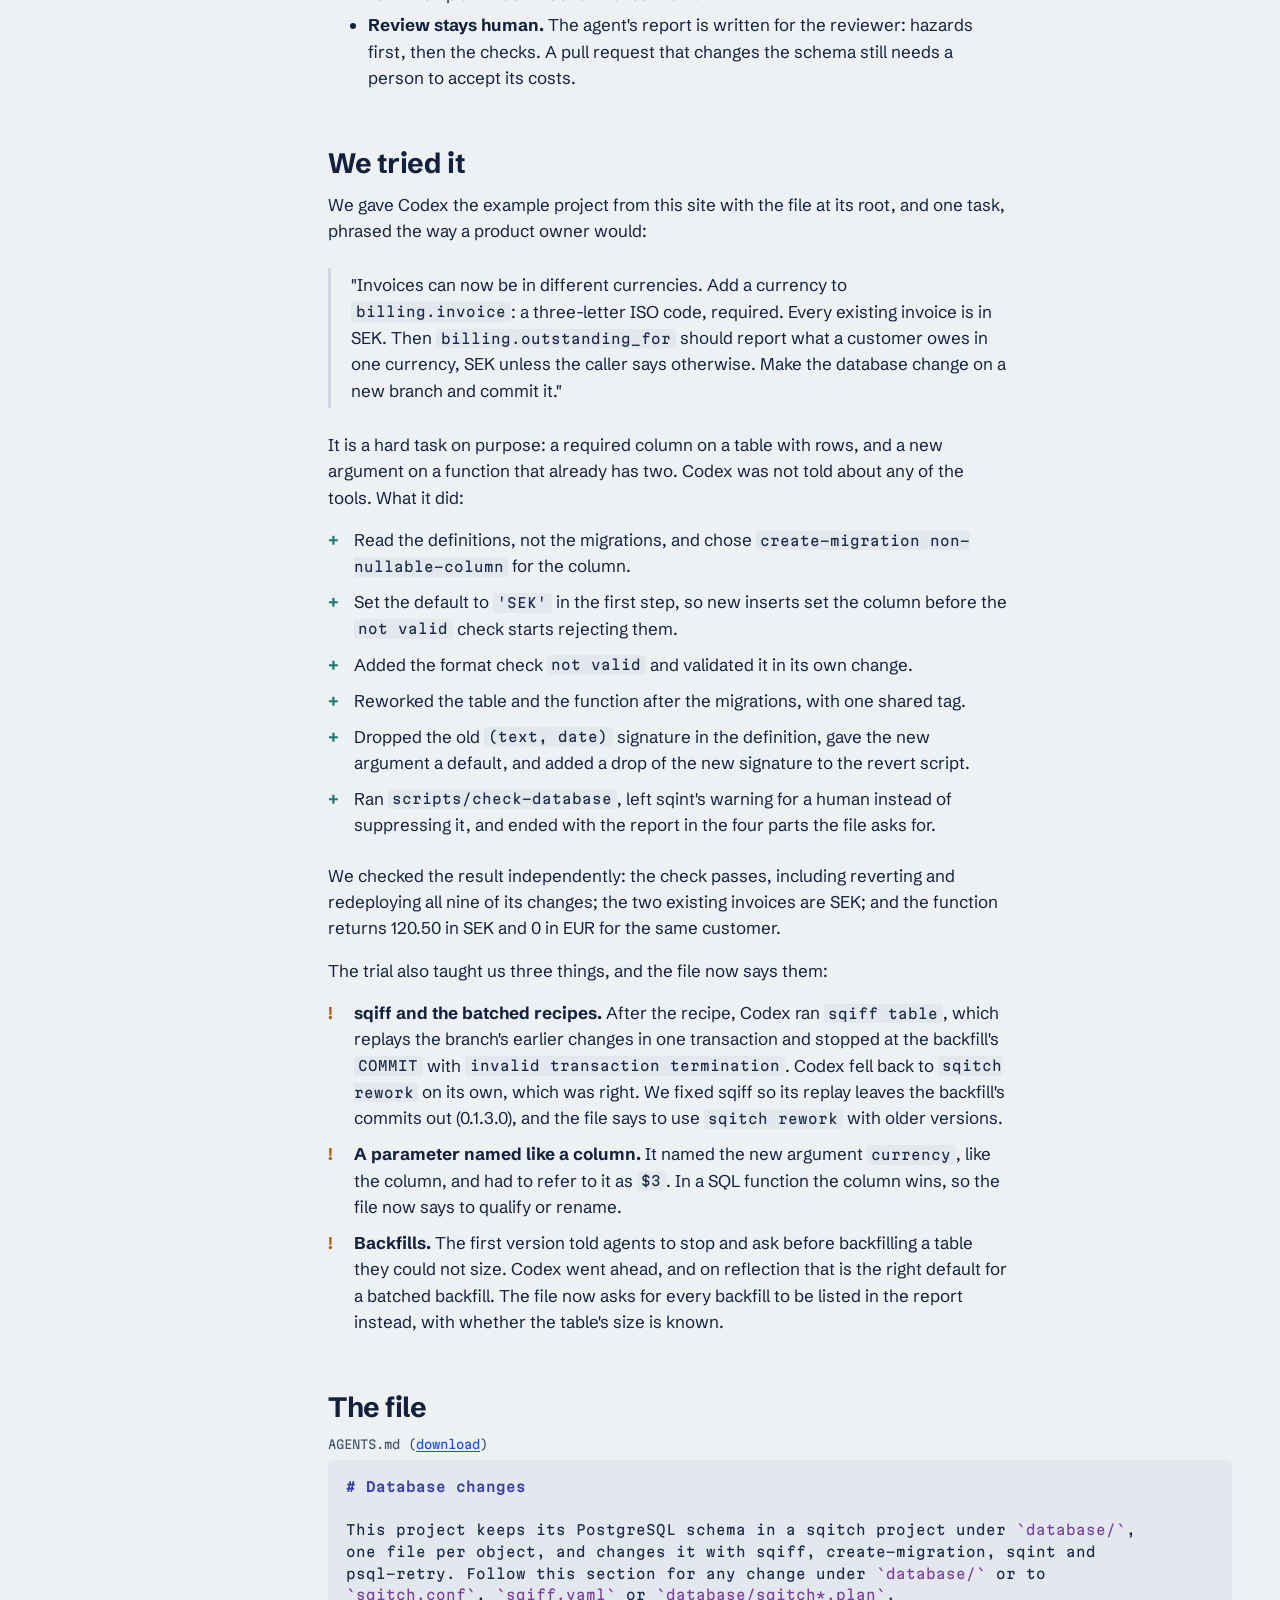
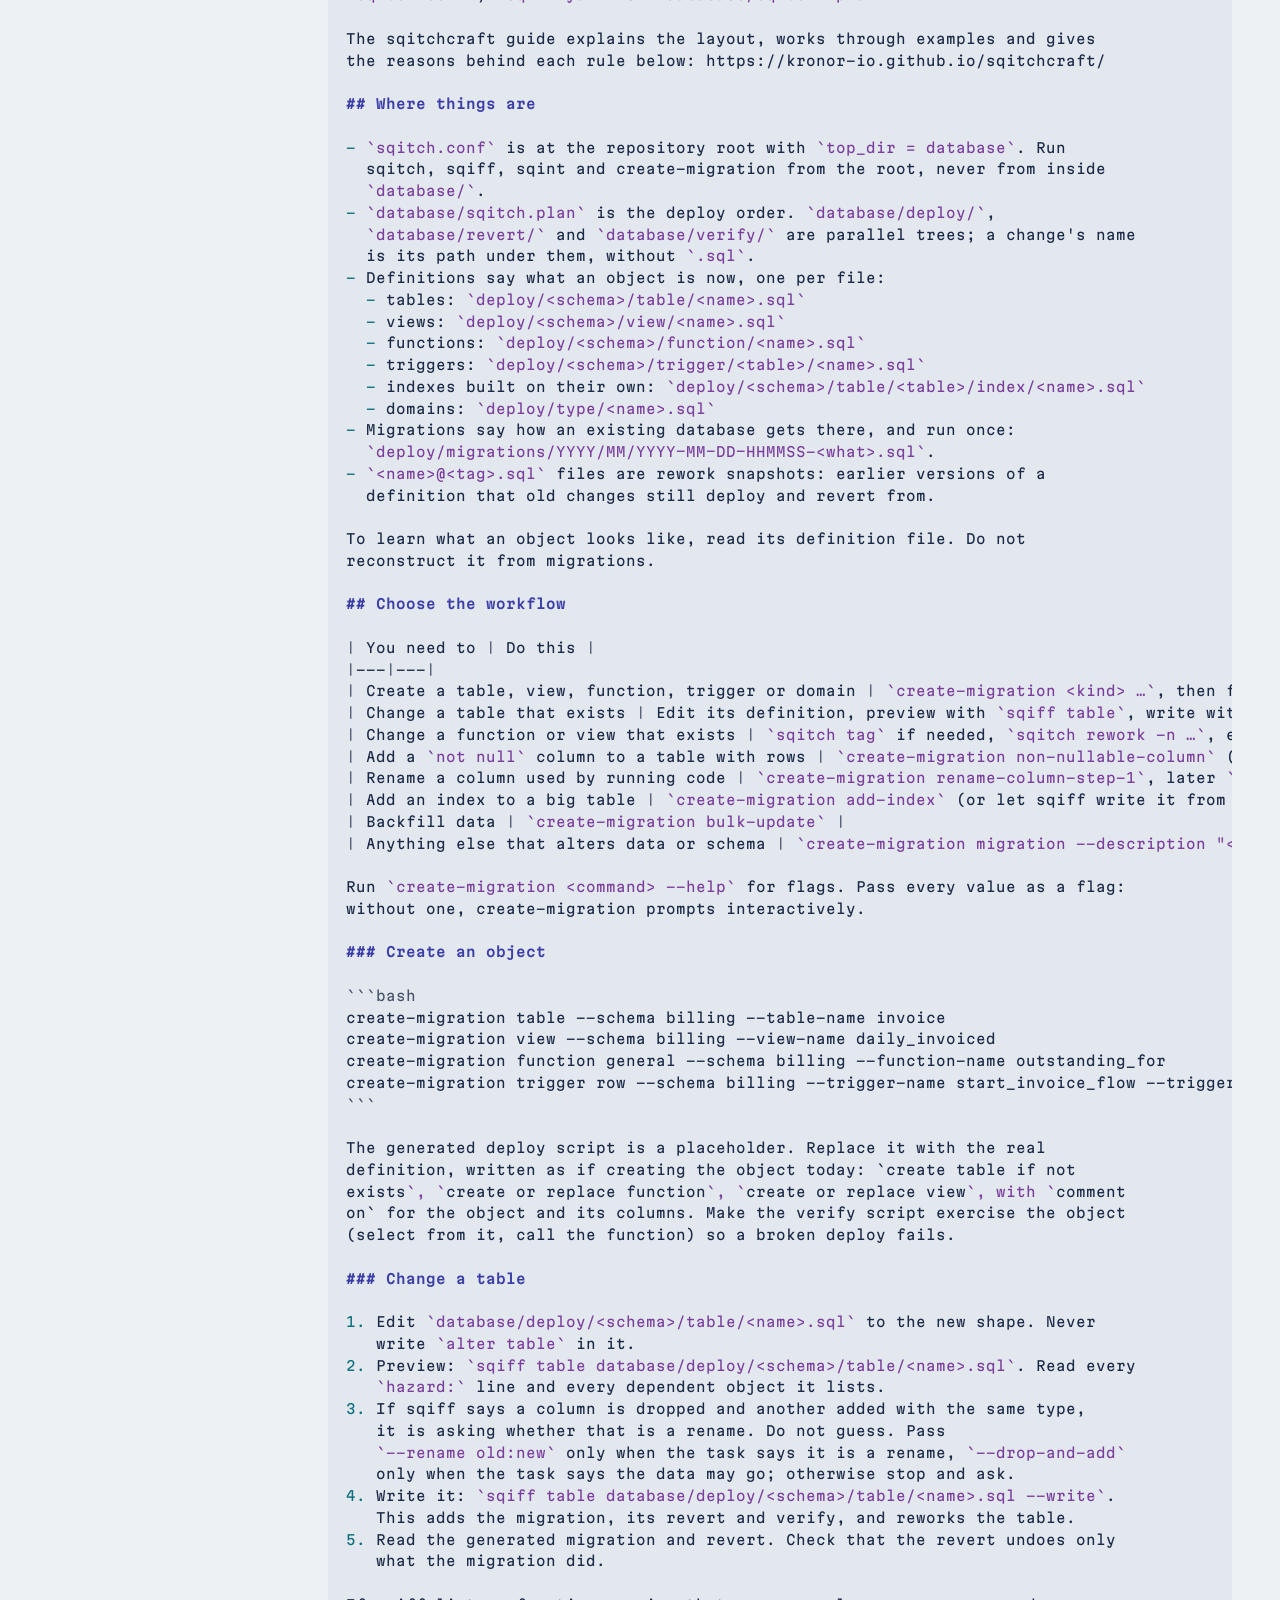
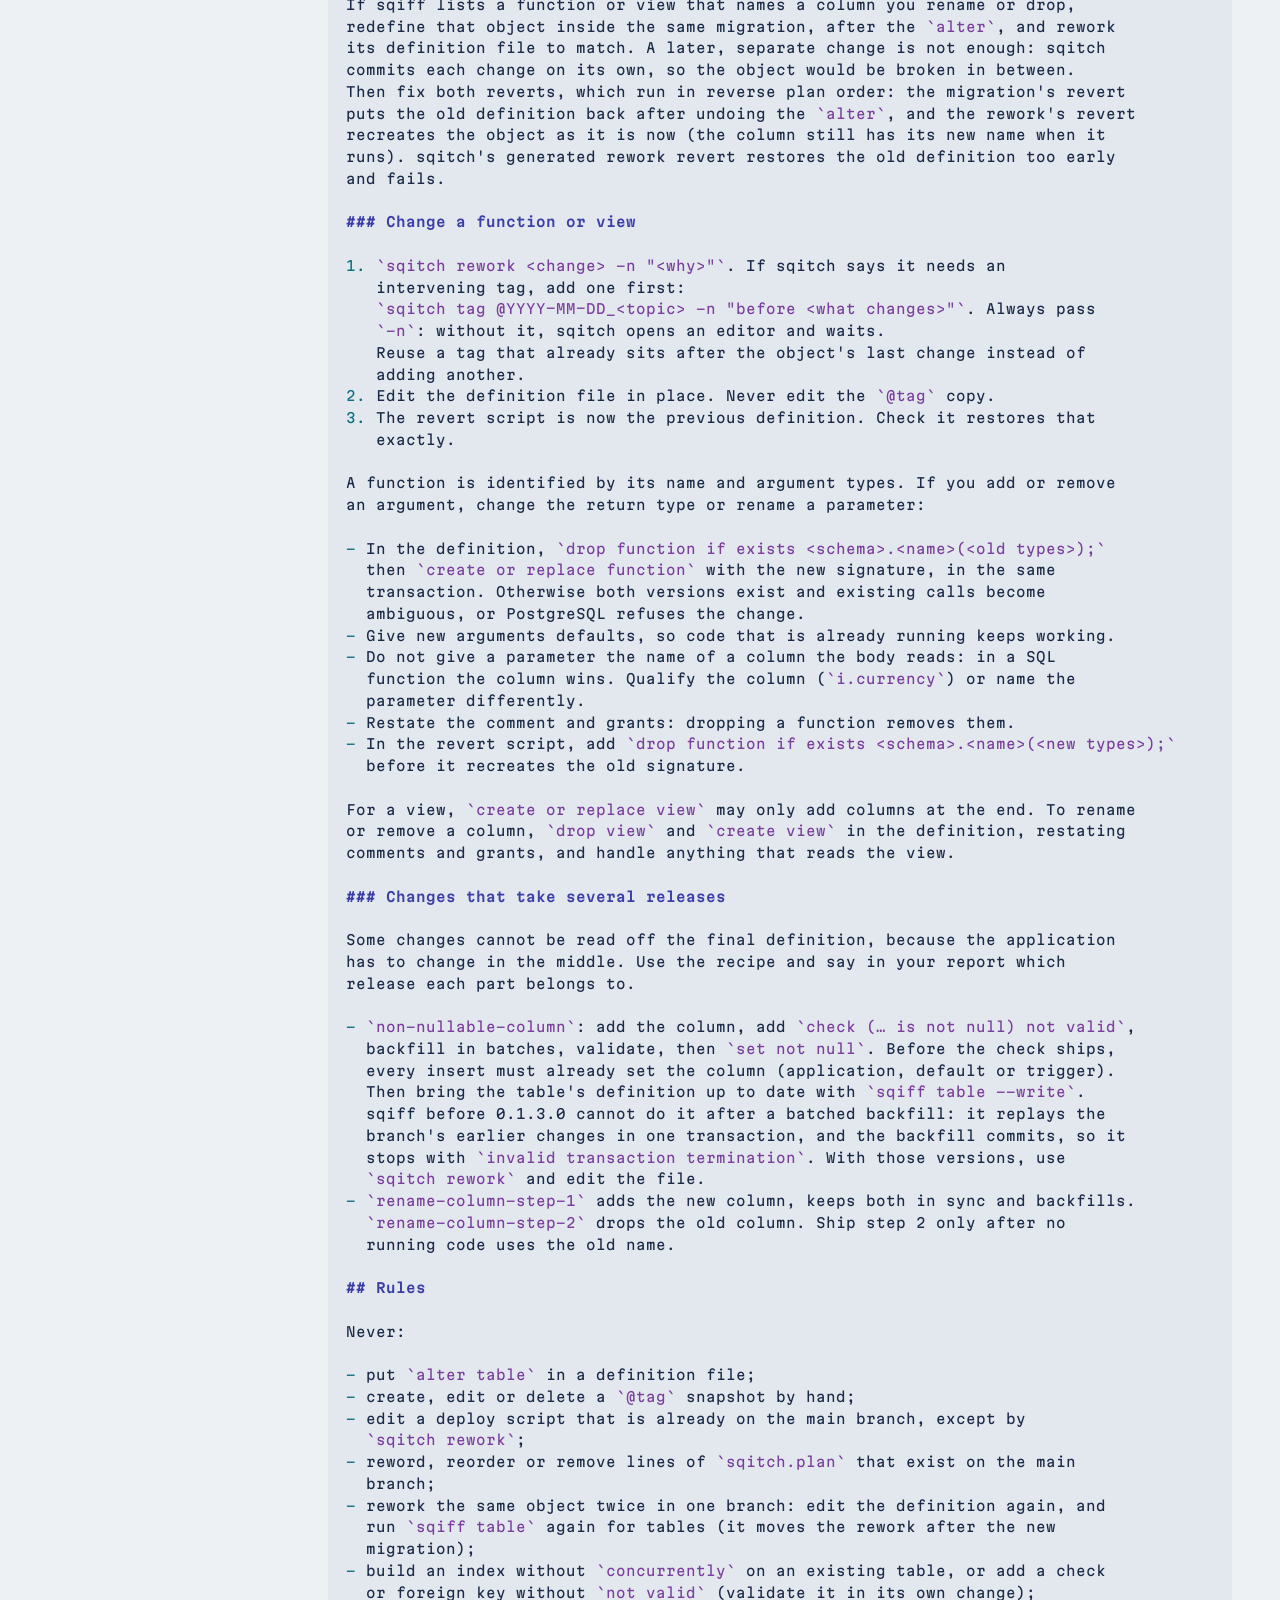
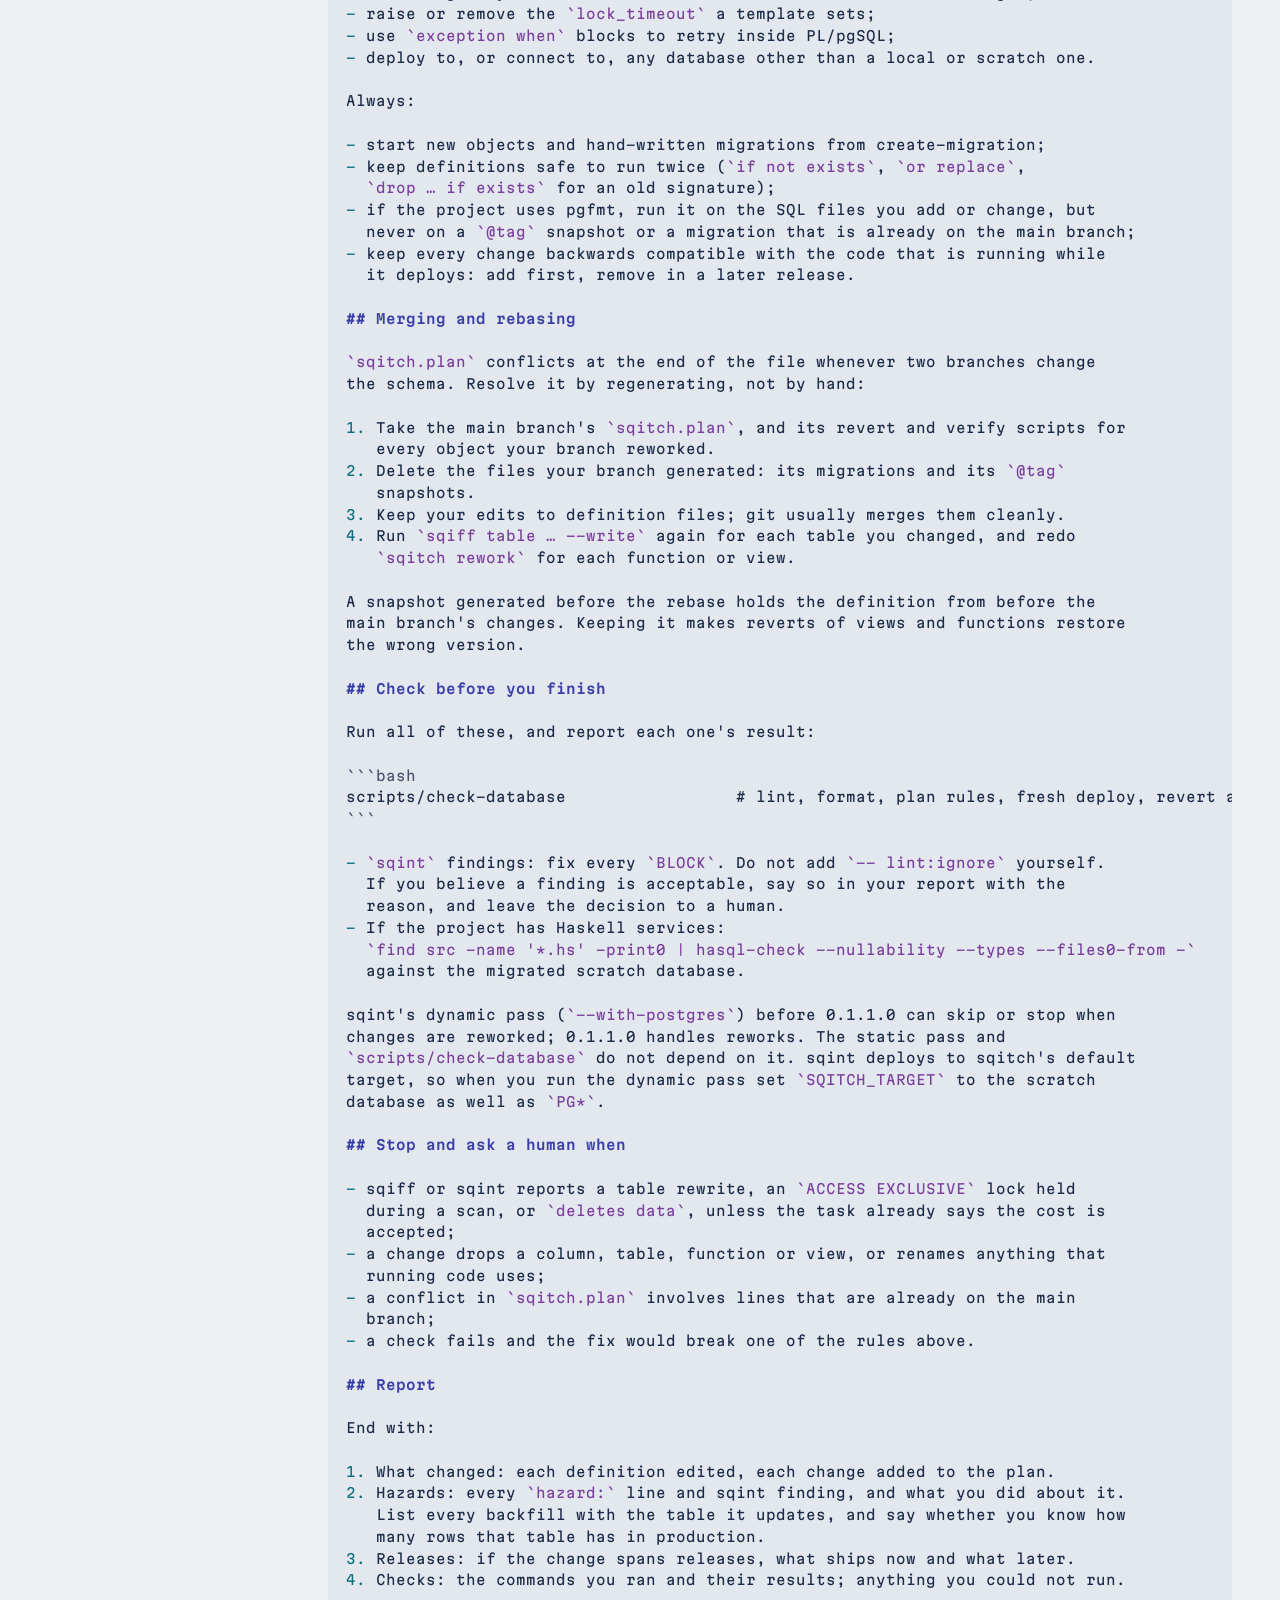
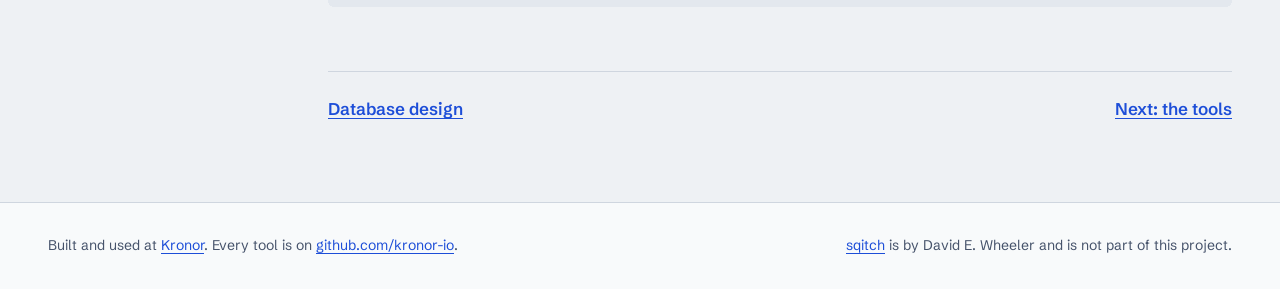
==== commit 4fa82567: "Add pgfmt: formatting SQL without changing what it does pgfmt gets a section on the tools page, a ro" ====
--- a/agents.html
+++ b/agents.html
@@ -91,6 +91,7 @@
     <p>An agent is only as careful as the check it runs at the end. <code>scripts/check-database</code> puts the important checks behind one command, so the instructions can say "run this" rather than describe a procedure:</p>
 <pre data-lang="shell"><span class="p">$ </span>scripts/check-database
 == sqint: deploy scripts changed since master
+== pgfmt: SQL files changed since master
 == the plan only grows
 == snapshots are not edited
 == fresh database: deploy the whole plan
@@ -102,7 +103,7 @@
   - migrations/2026/11/2026-11-25-105014-add-column-billing.invoice.note .. ok
   + migrations/2026/11/2026-11-25-105014-add-column-billing.invoice.note .. ok
 == database checks passed</pre>
-    <p>It reverts the branch's changes by counting them back from the end of the plan (<code>sqitch rebase --onto @HEAD^2</code>), not by name, because a reworked change's name is ambiguous. It deliberately does not use sqint's dynamic pass, which has <a href="pipeline.html#ci">known limits with reworks</a>. Run it in CI too, so the agent's check and the merge check are the same.</p>
+    <p>It reverts the branch's changes by counting them back from the end of the plan (<code>sqitch rebase --onto @HEAD^2</code>), not by name, because a reworked change's name is ambiguous. It leaves out sqint's dynamic pass, which needs the base branch deployed first; <a href="pipeline.html#ci">CI runs that</a>. Run it in CI too, so the agent's check and the merge check are the same.</p>
 
     <h2 id="guardrails">Guardrails outside the file</h2>
     <p>Instructions are followed most of the time. For the things that must never happen, do not rely on them alone.</p>
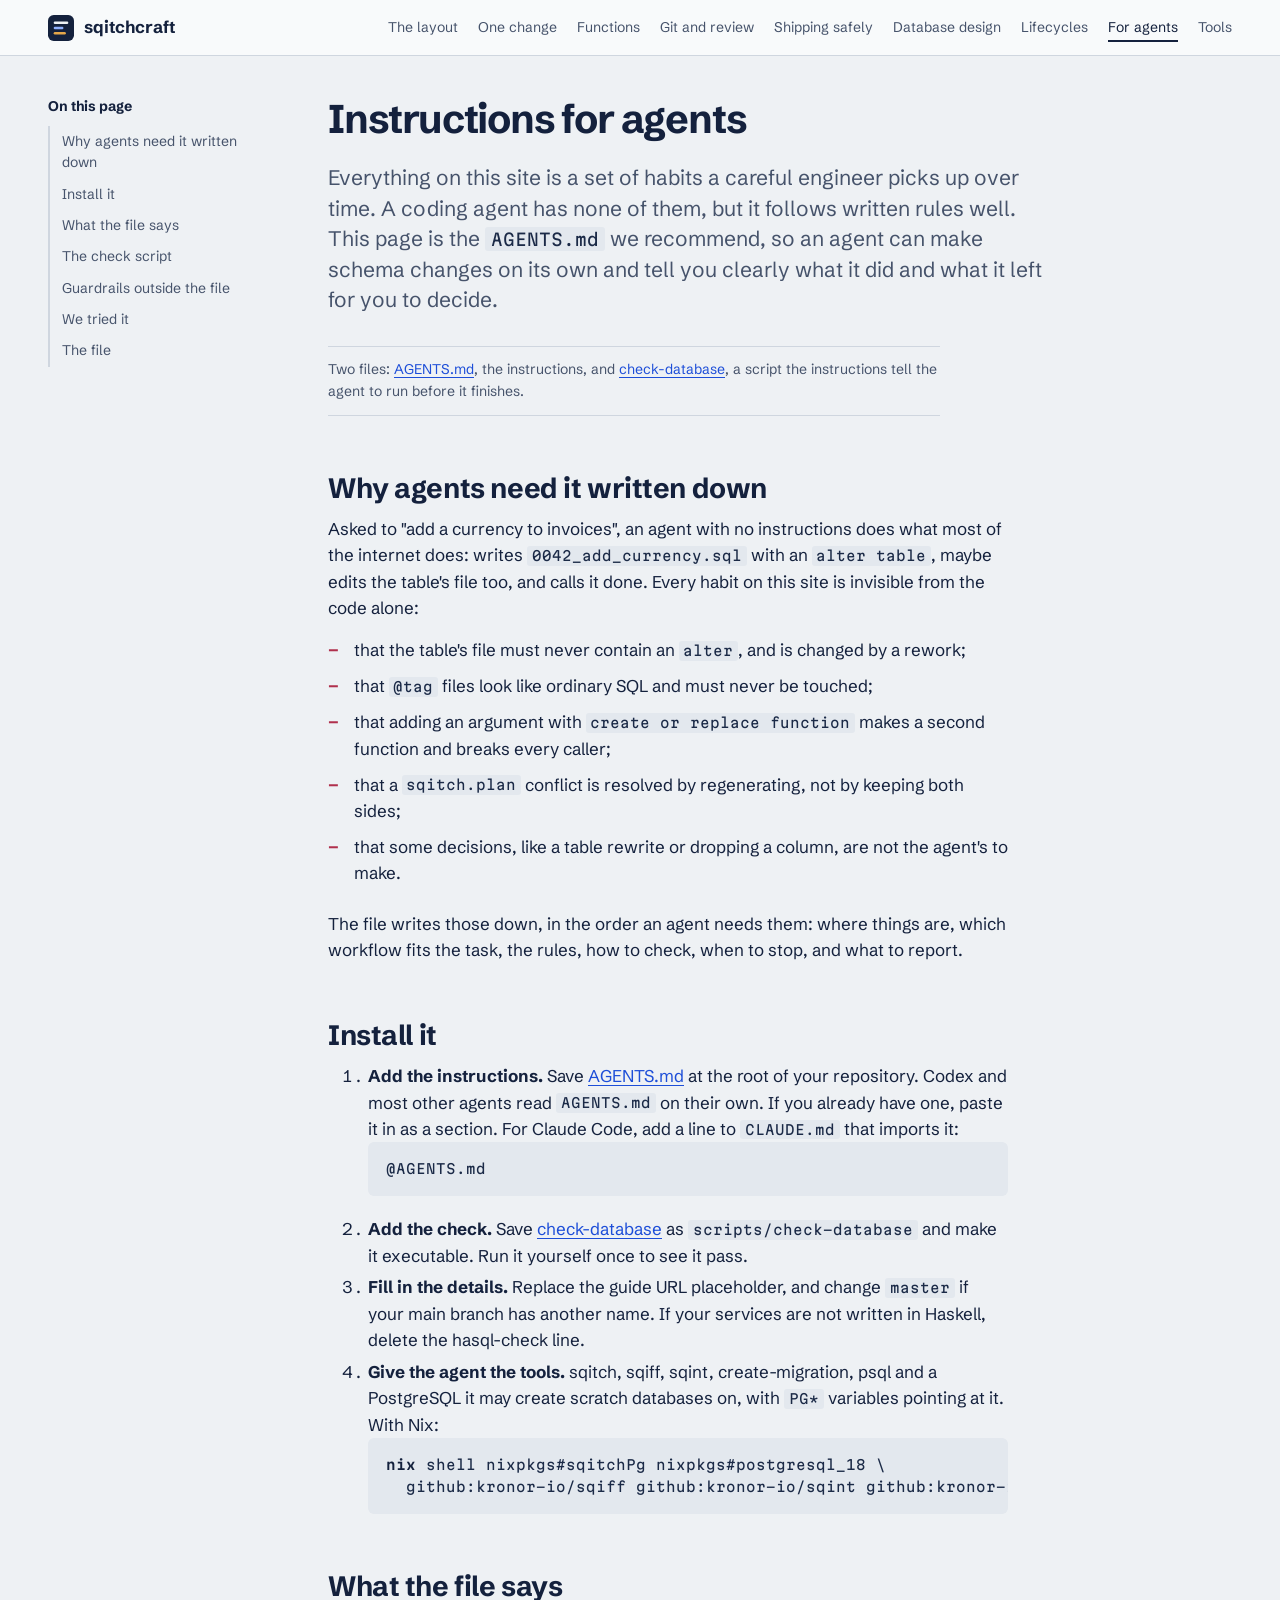
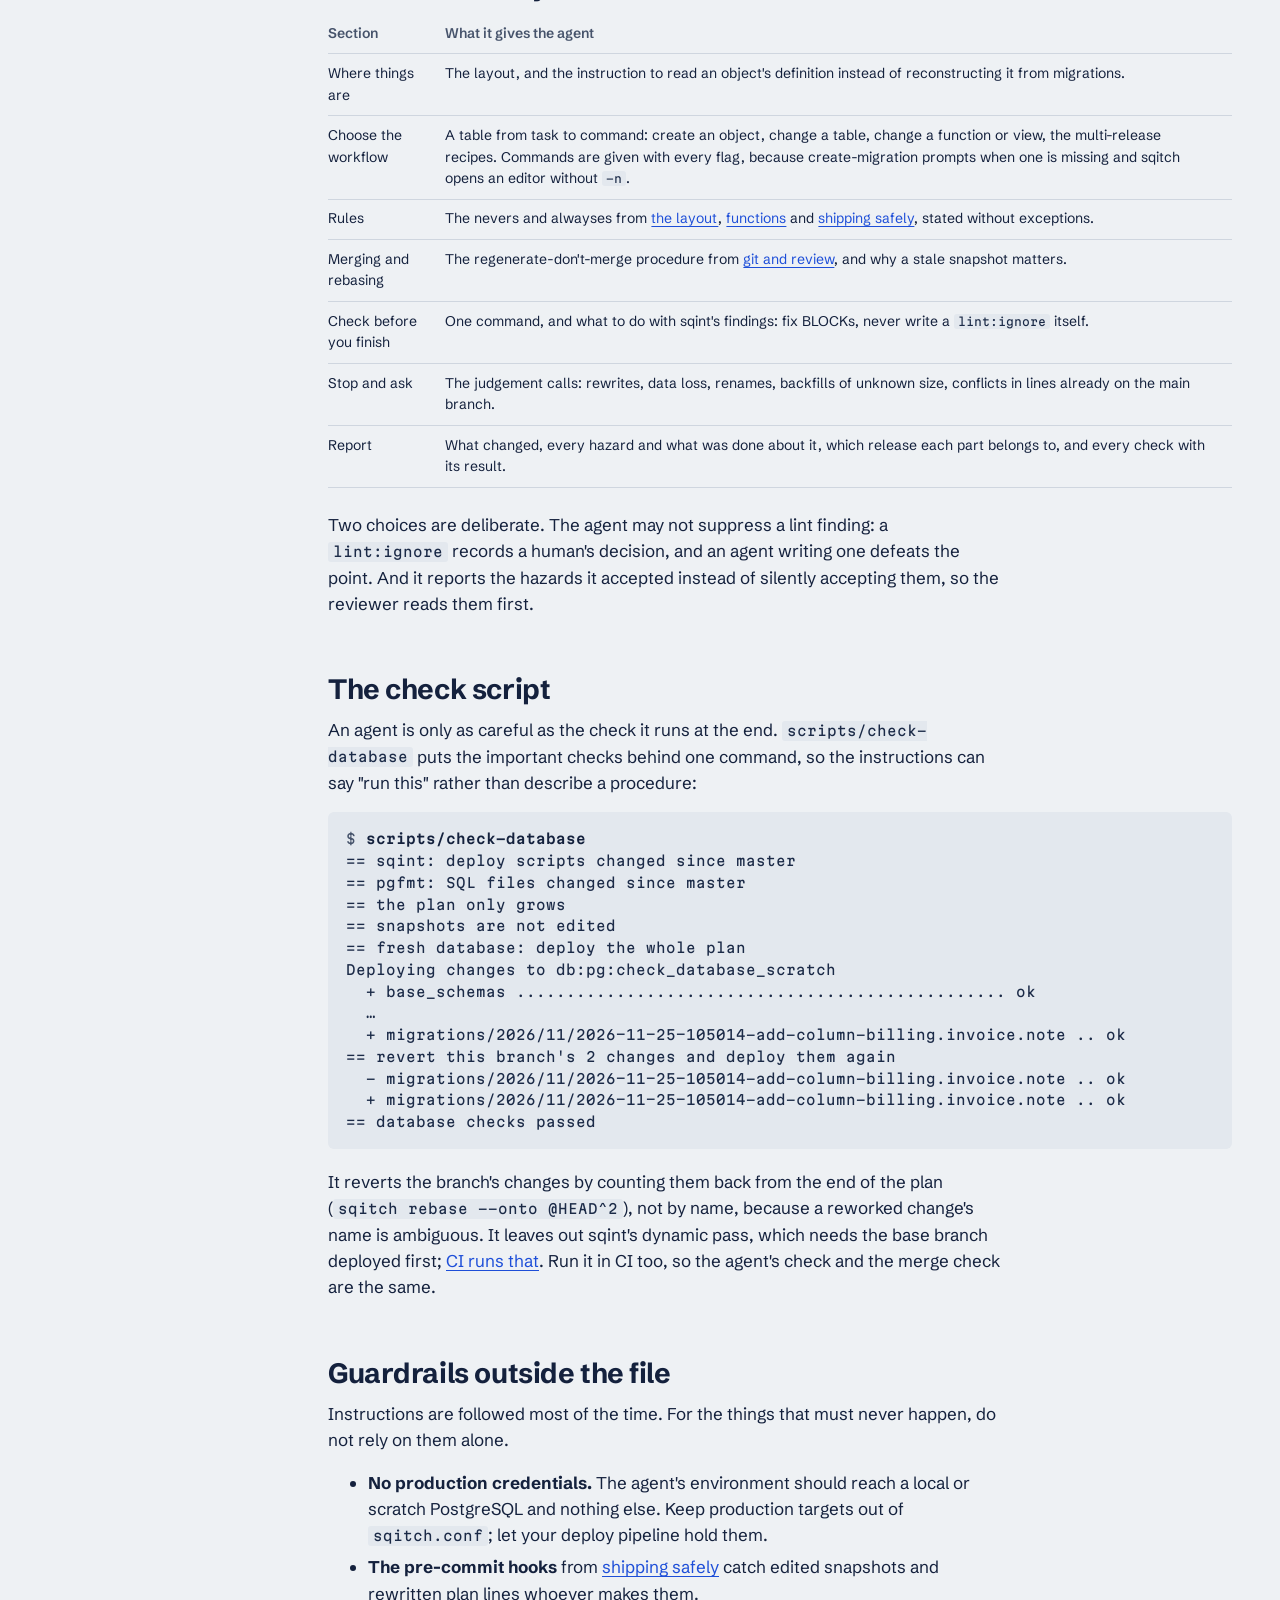
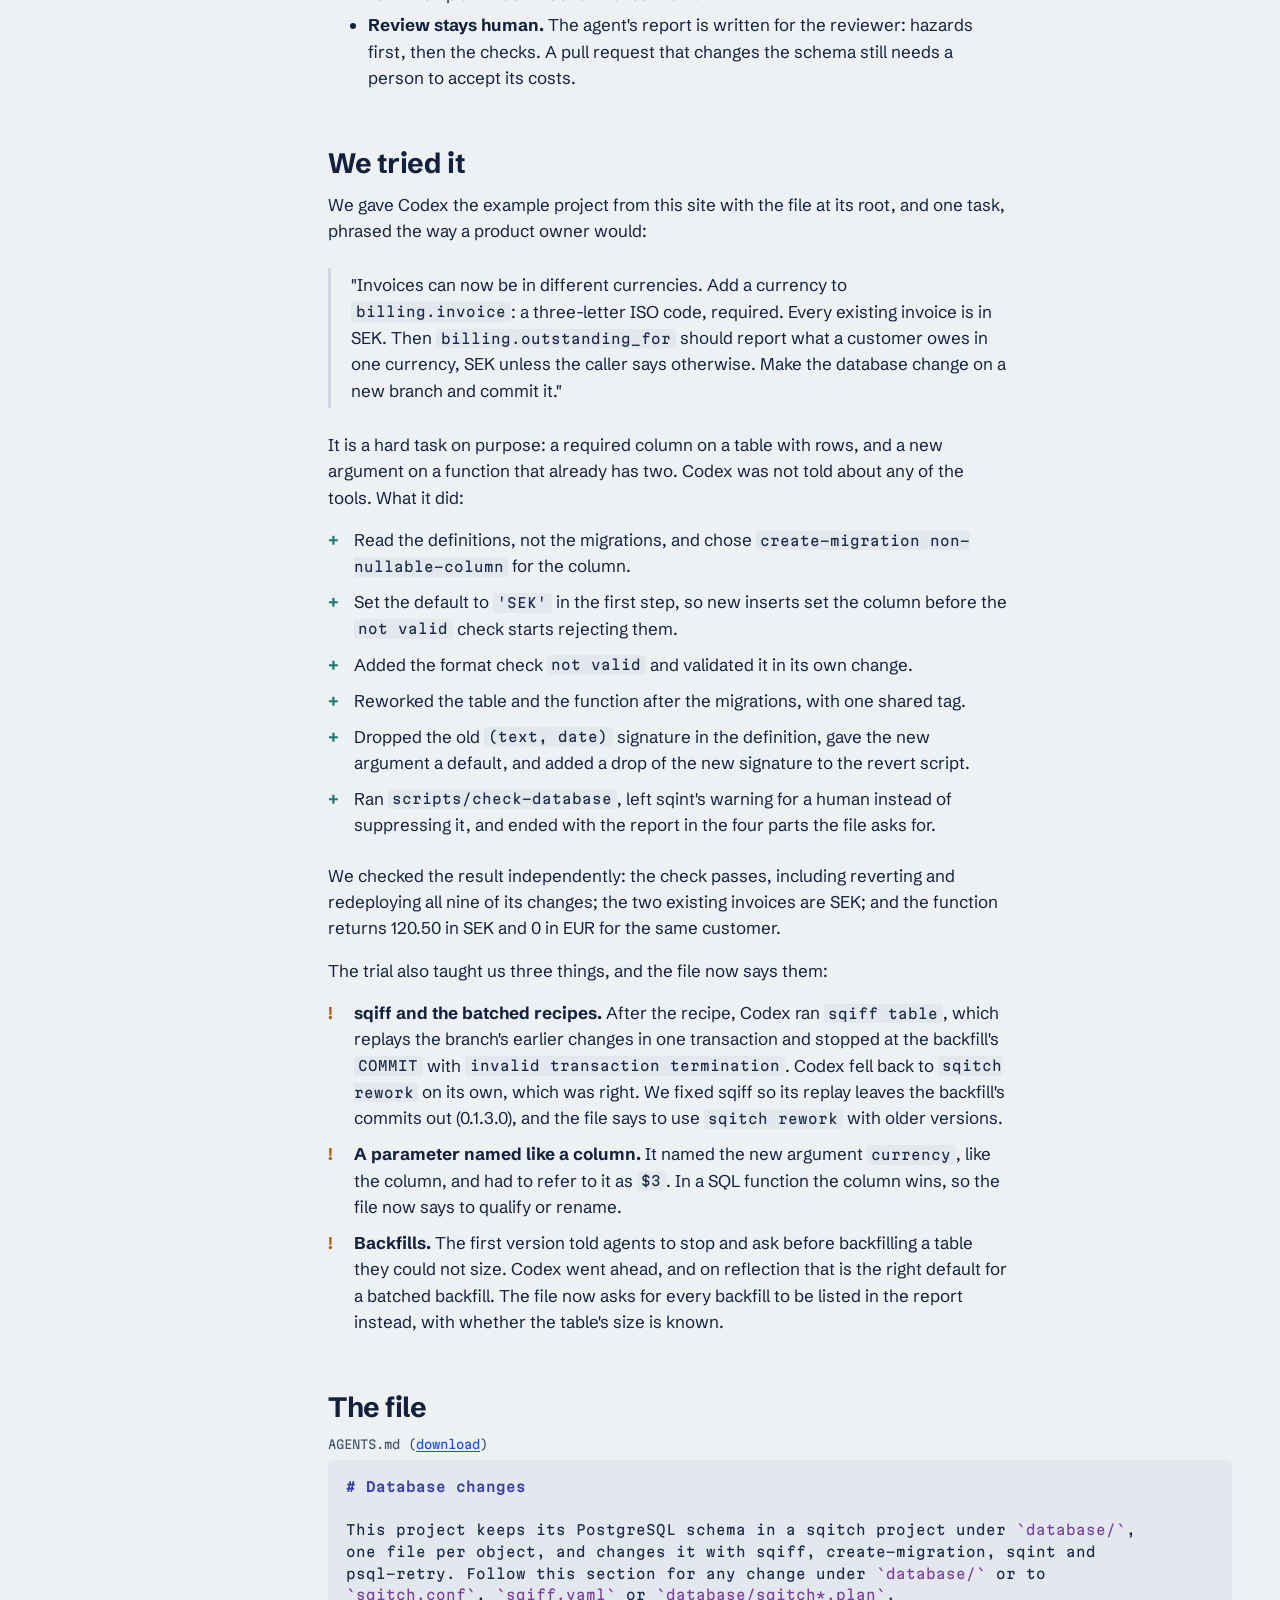
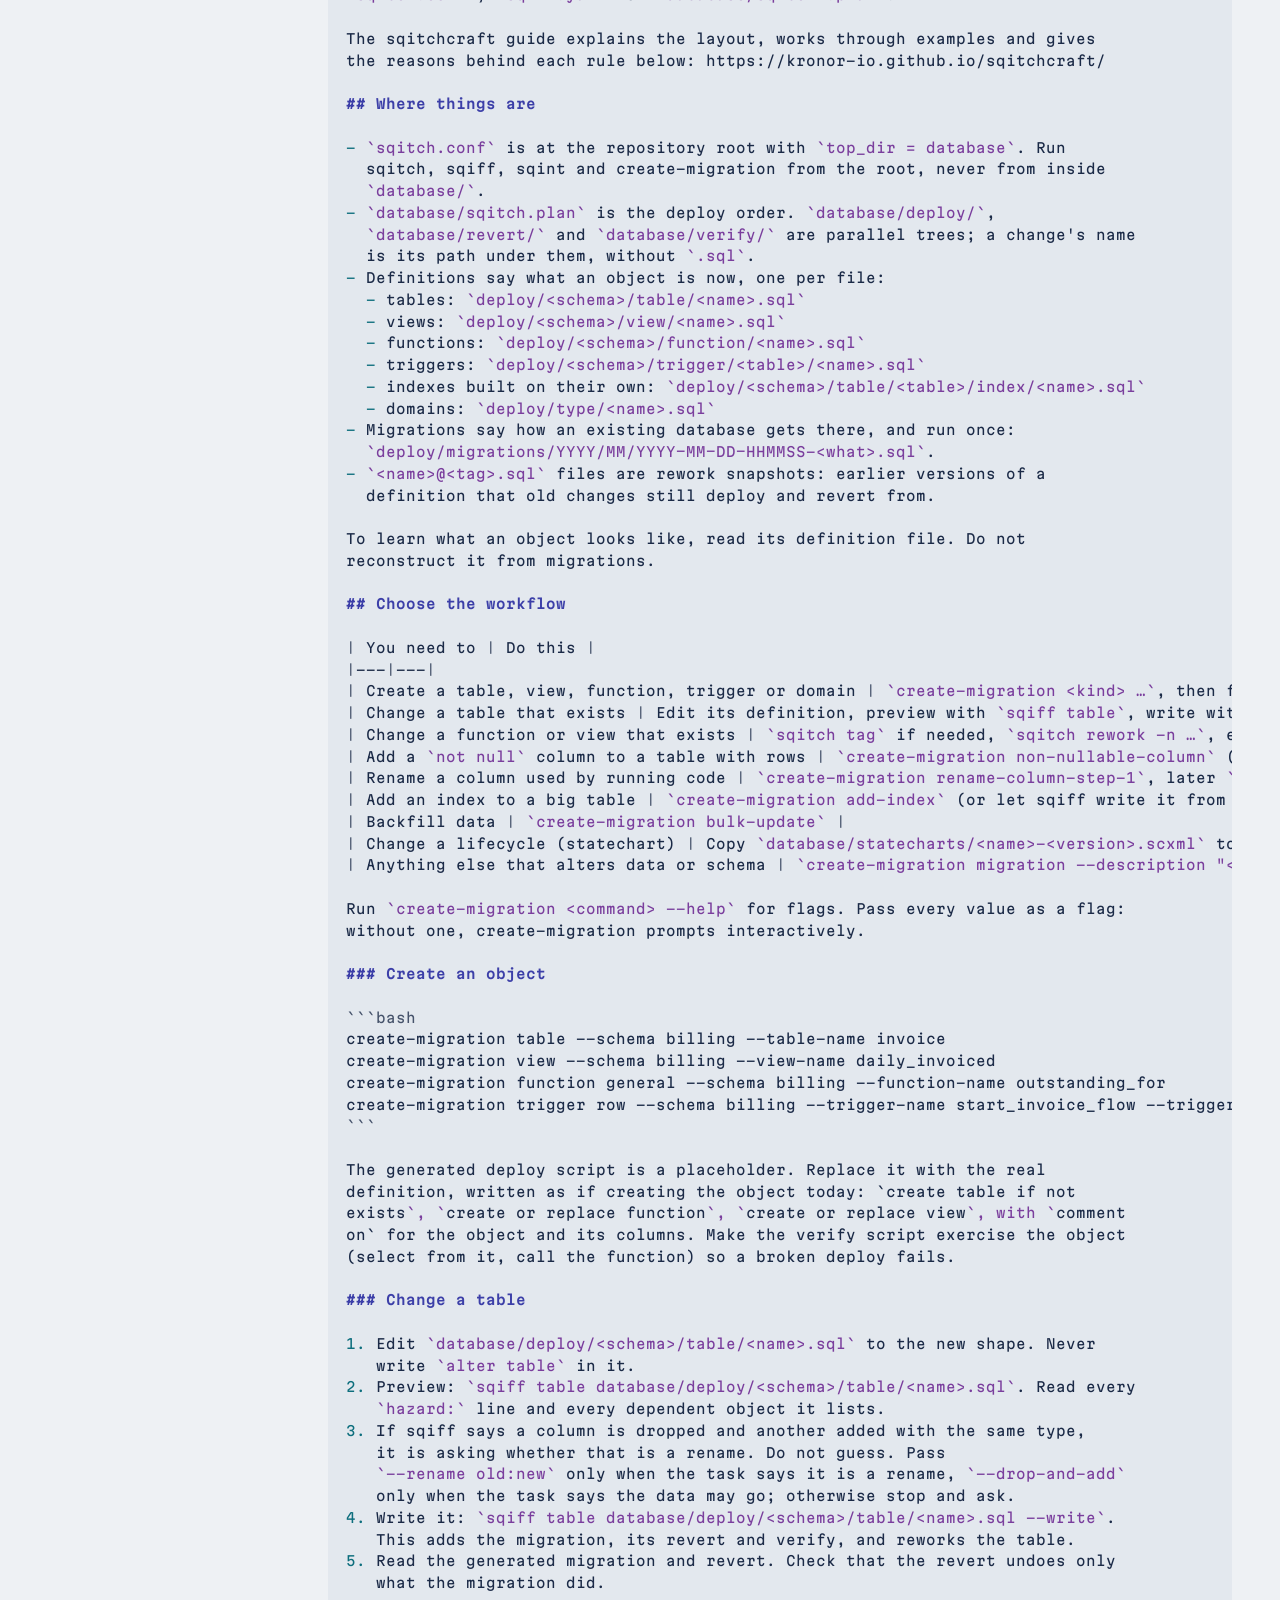
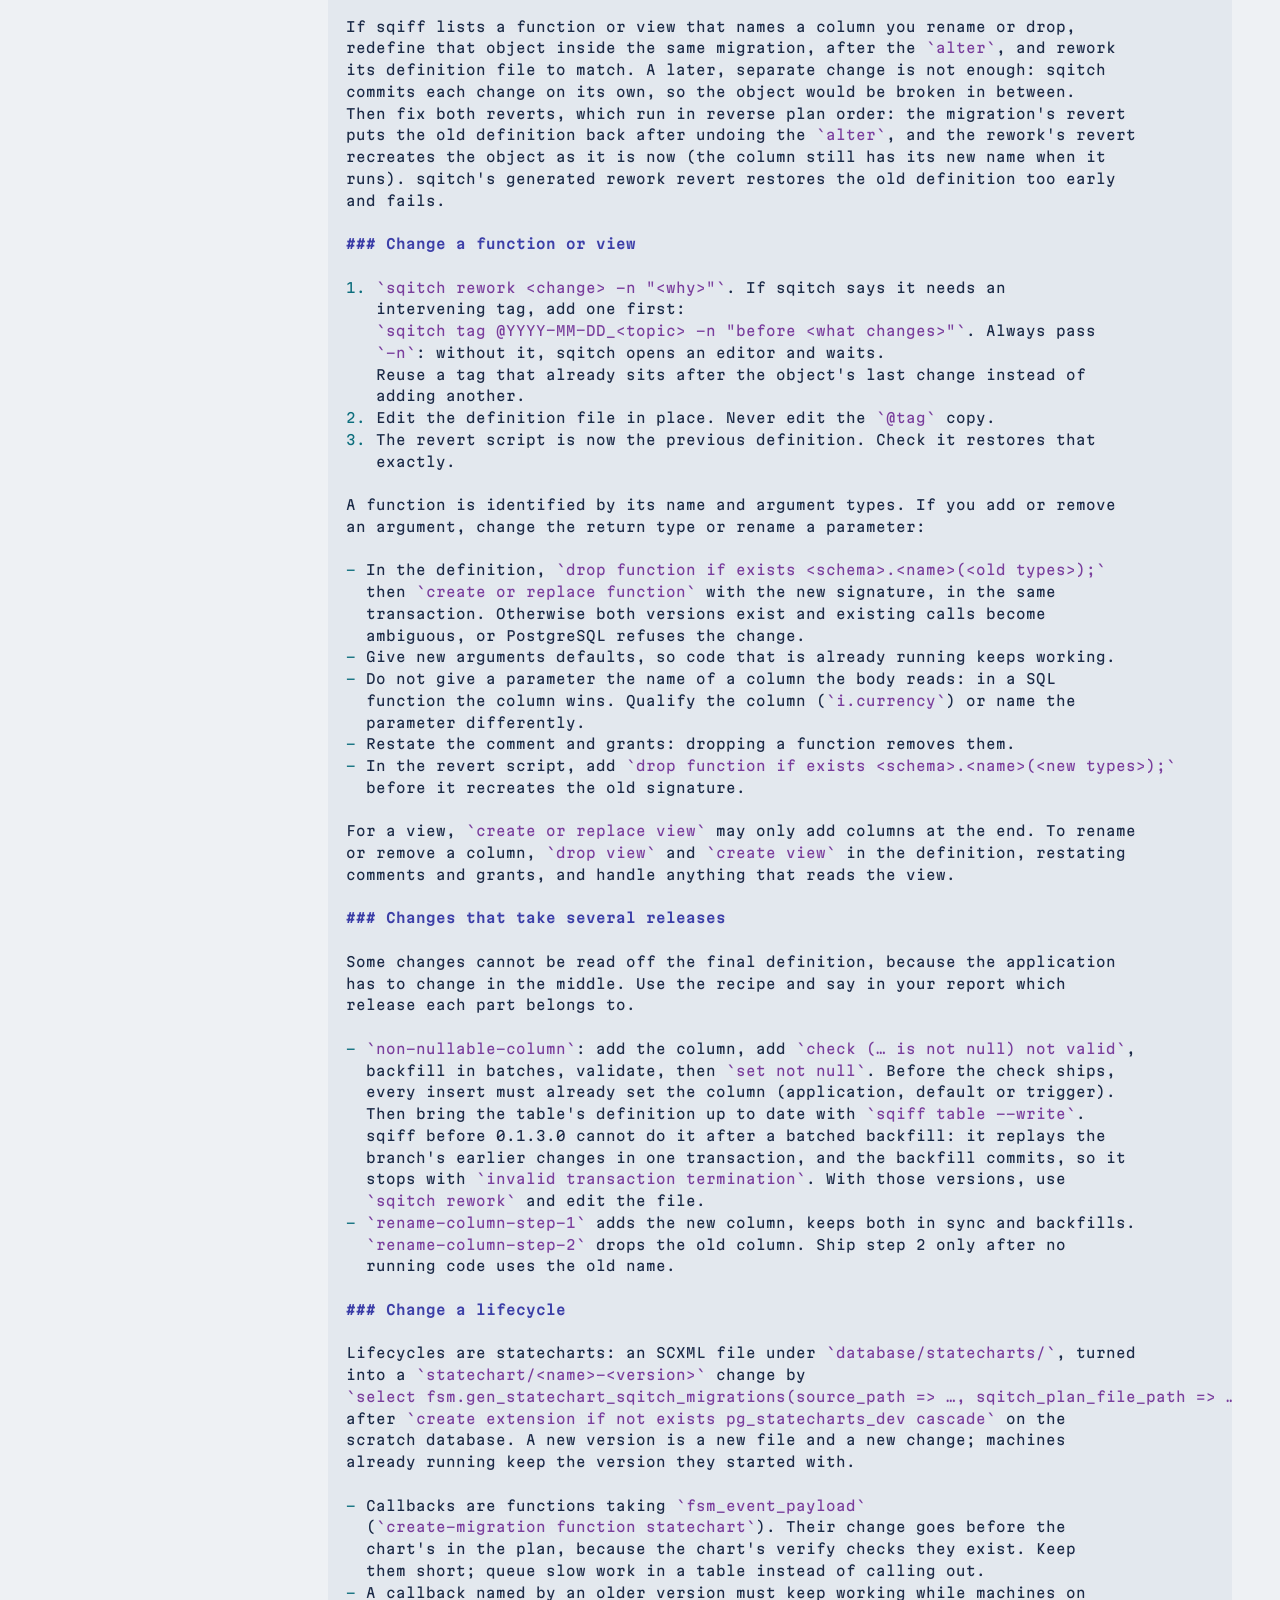
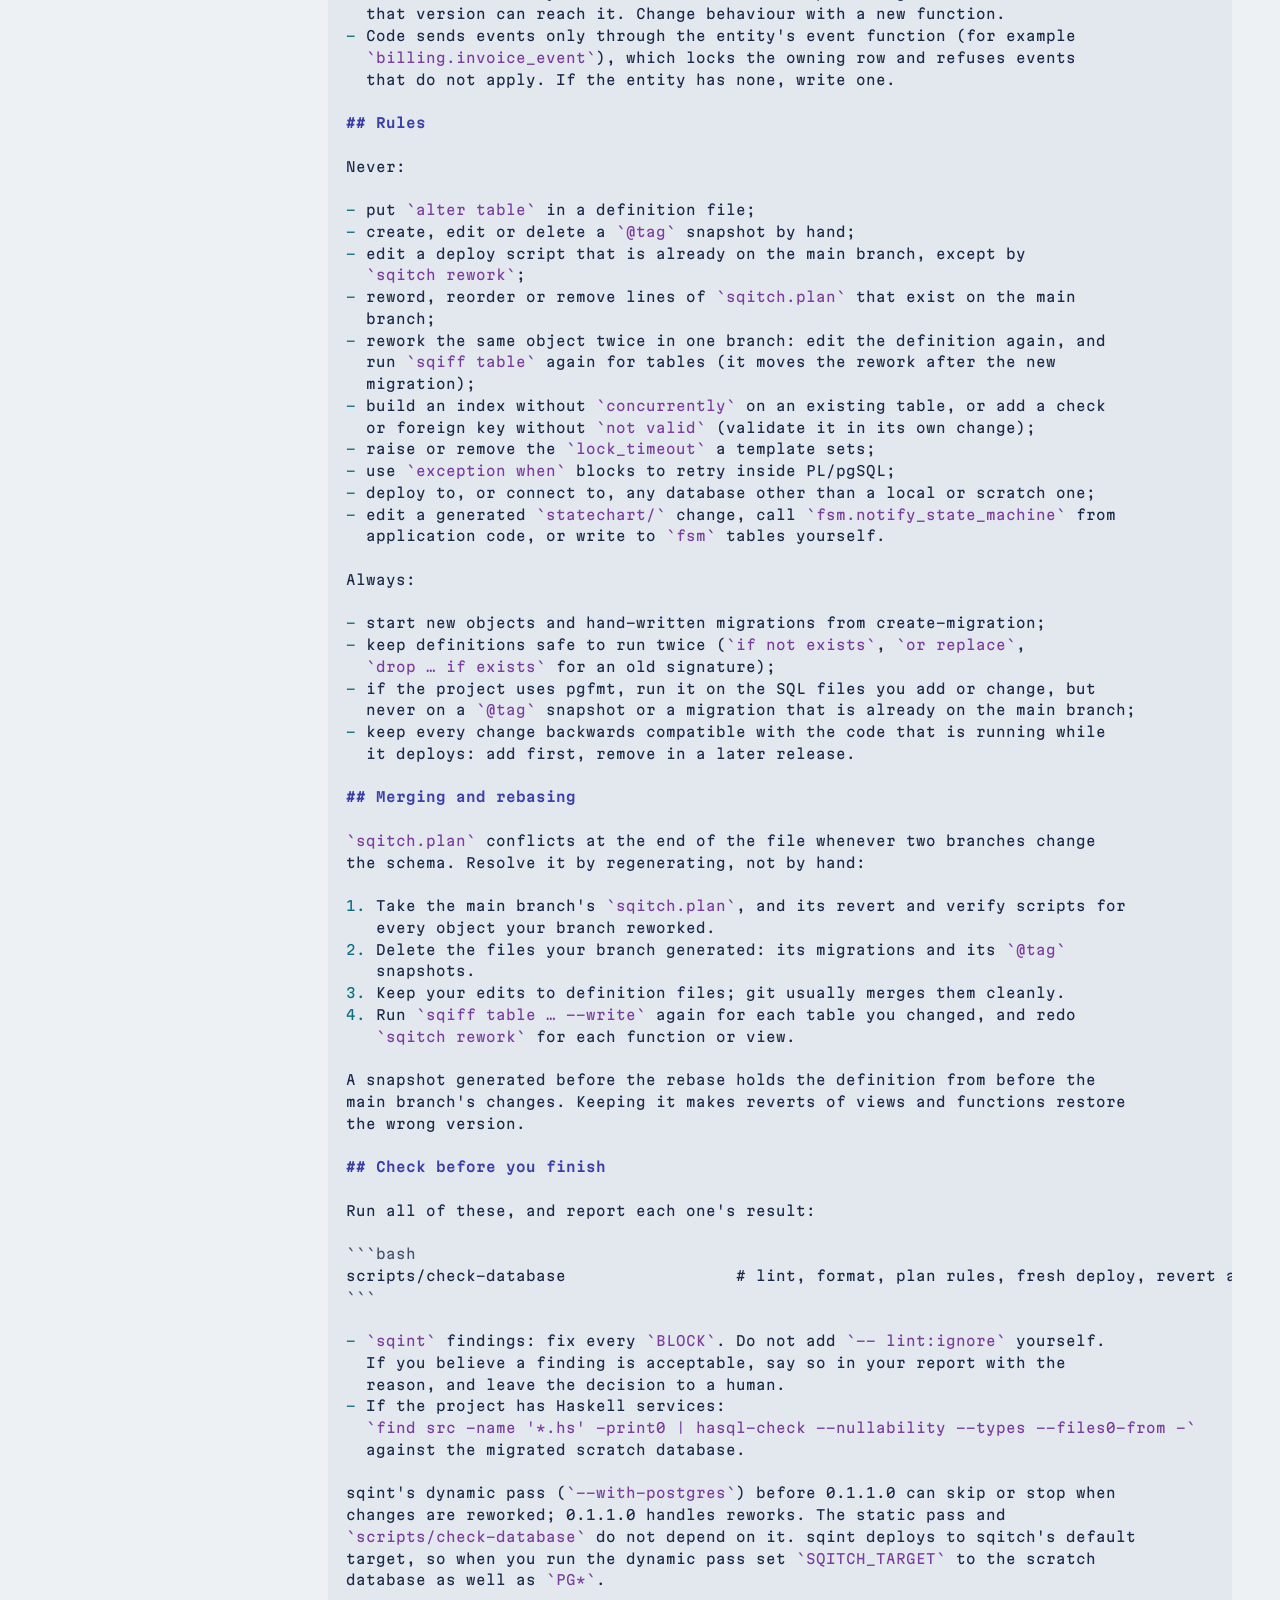
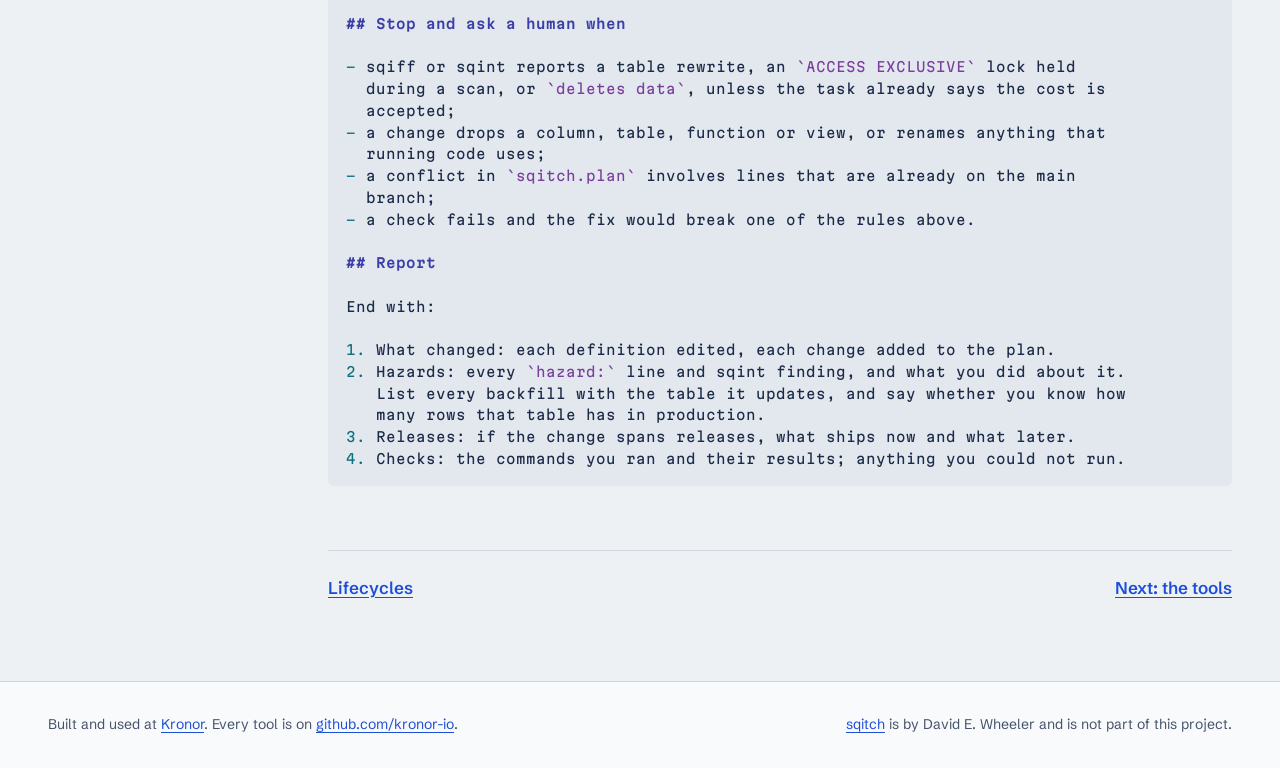
==== commit e442144e: "Lifecycles: a page on running an invoice's lifecycle as a statechart The statecharts section of Data" ====
--- a/agents.html
+++ b/agents.html
@@ -23,6 +23,7 @@
       <a href="git.html">Git and review</a>
       <a href="pipeline.html">Shipping safely</a>
       <a href="architecture.html">Database design</a>
+      <a href="lifecycles.html">Lifecycles</a>
       <a href="agents.html" aria-current="page">For agents</a>
       <a href="tools.html">Tools</a>
     </nav>
@@ -140,7 +141,7 @@
 <pre id="agents-md" data-lang="md">Loading <a href="agents/AGENTS.md">agents/AGENTS.md</a>…</pre>
 
     <div class="next">
-      <a href="architecture.html">Database design</a>
+      <a href="lifecycles.html">Lifecycles</a>
       <a href="tools.html">Next: the tools</a>
     </div>
   </article>
--- a/assets/style.css
+++ b/assets/style.css
@@ -592,3 +592,8 @@
 pre { scrollbar-color: var(--rule) transparent; }
 
 pre .tk-md-h { color: var(--tk-keyword); font-weight: 600; }
+
+/* A state chart drawn as inline SVG (lifecycles.html). */
+figure.chart { margin: 1.25rem 0 1.5rem; padding: 1rem; background: var(--code-bg); border-radius: 8px; }
+figure.chart svg { display: block; width: 100%; height: auto; }
+figure.chart figcaption { margin-top: 0.5rem; font-size: var(--step--1); color: var(--ink-soft); }
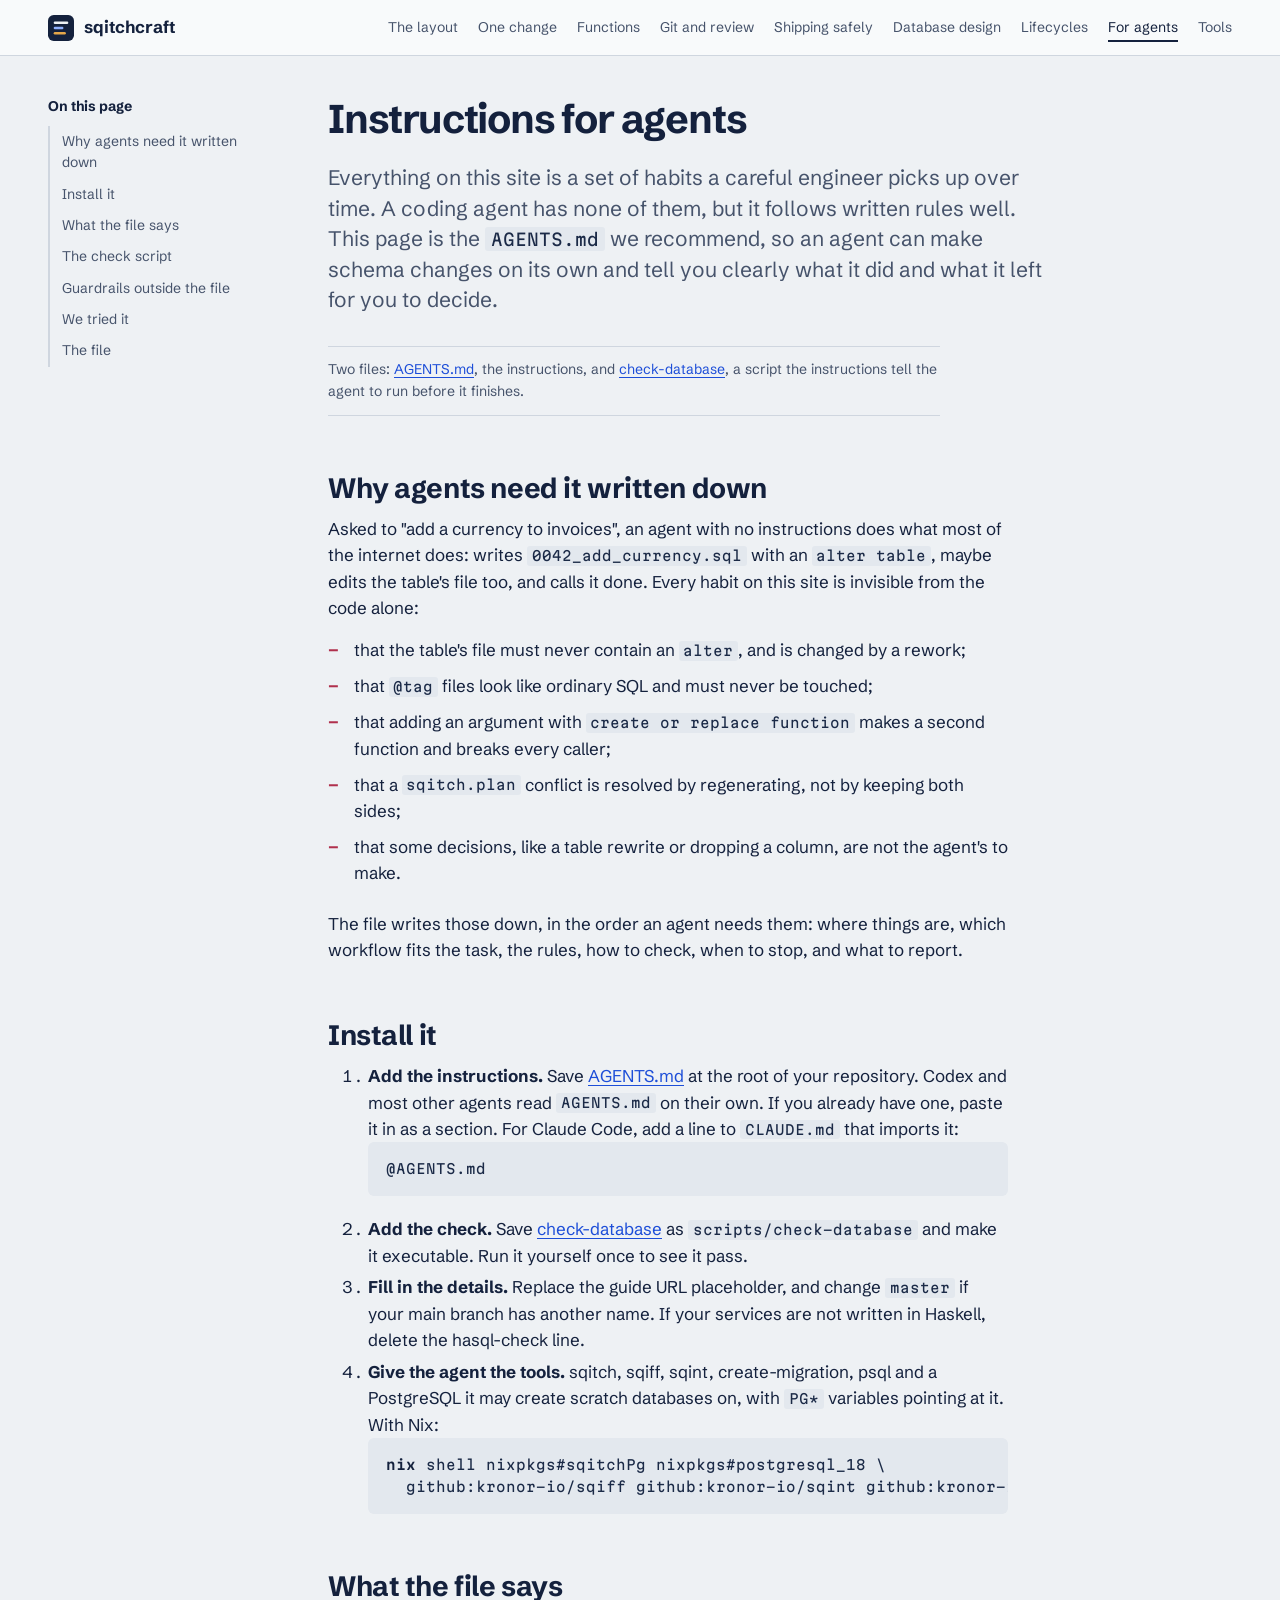
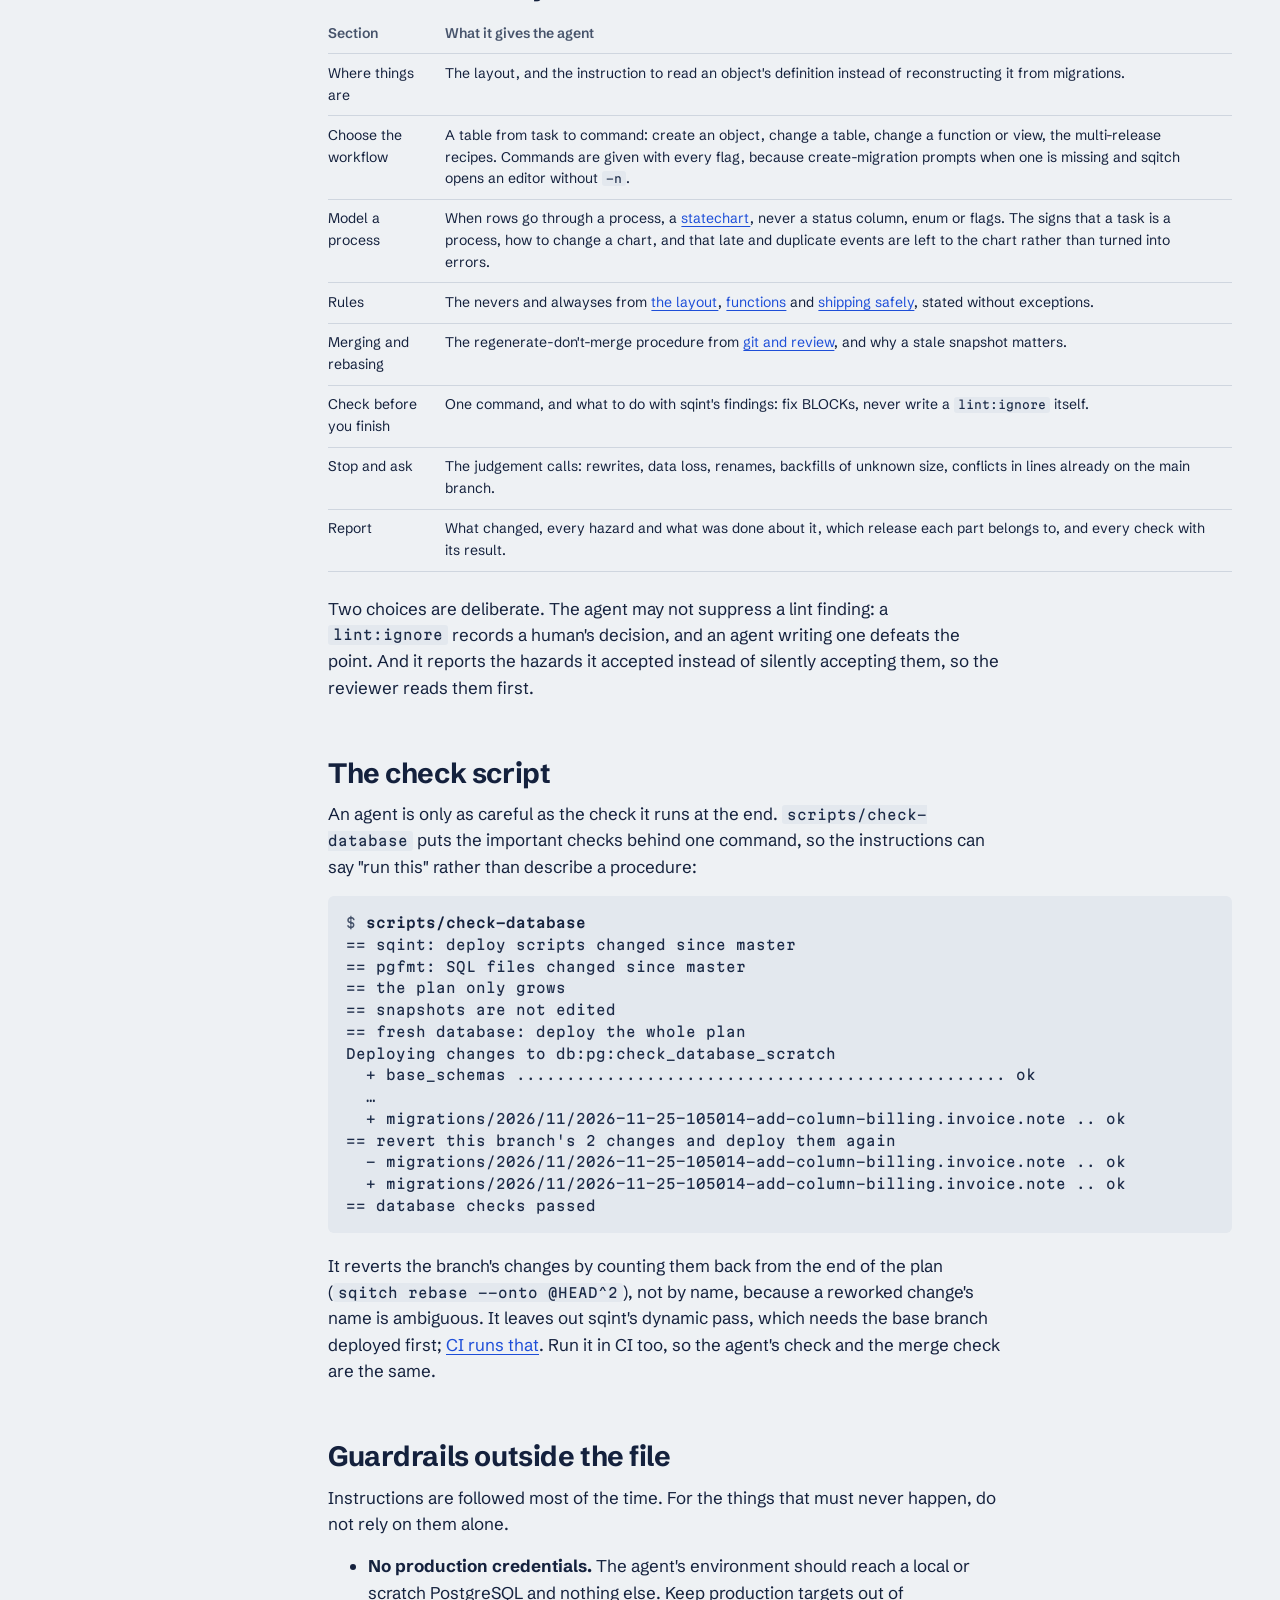
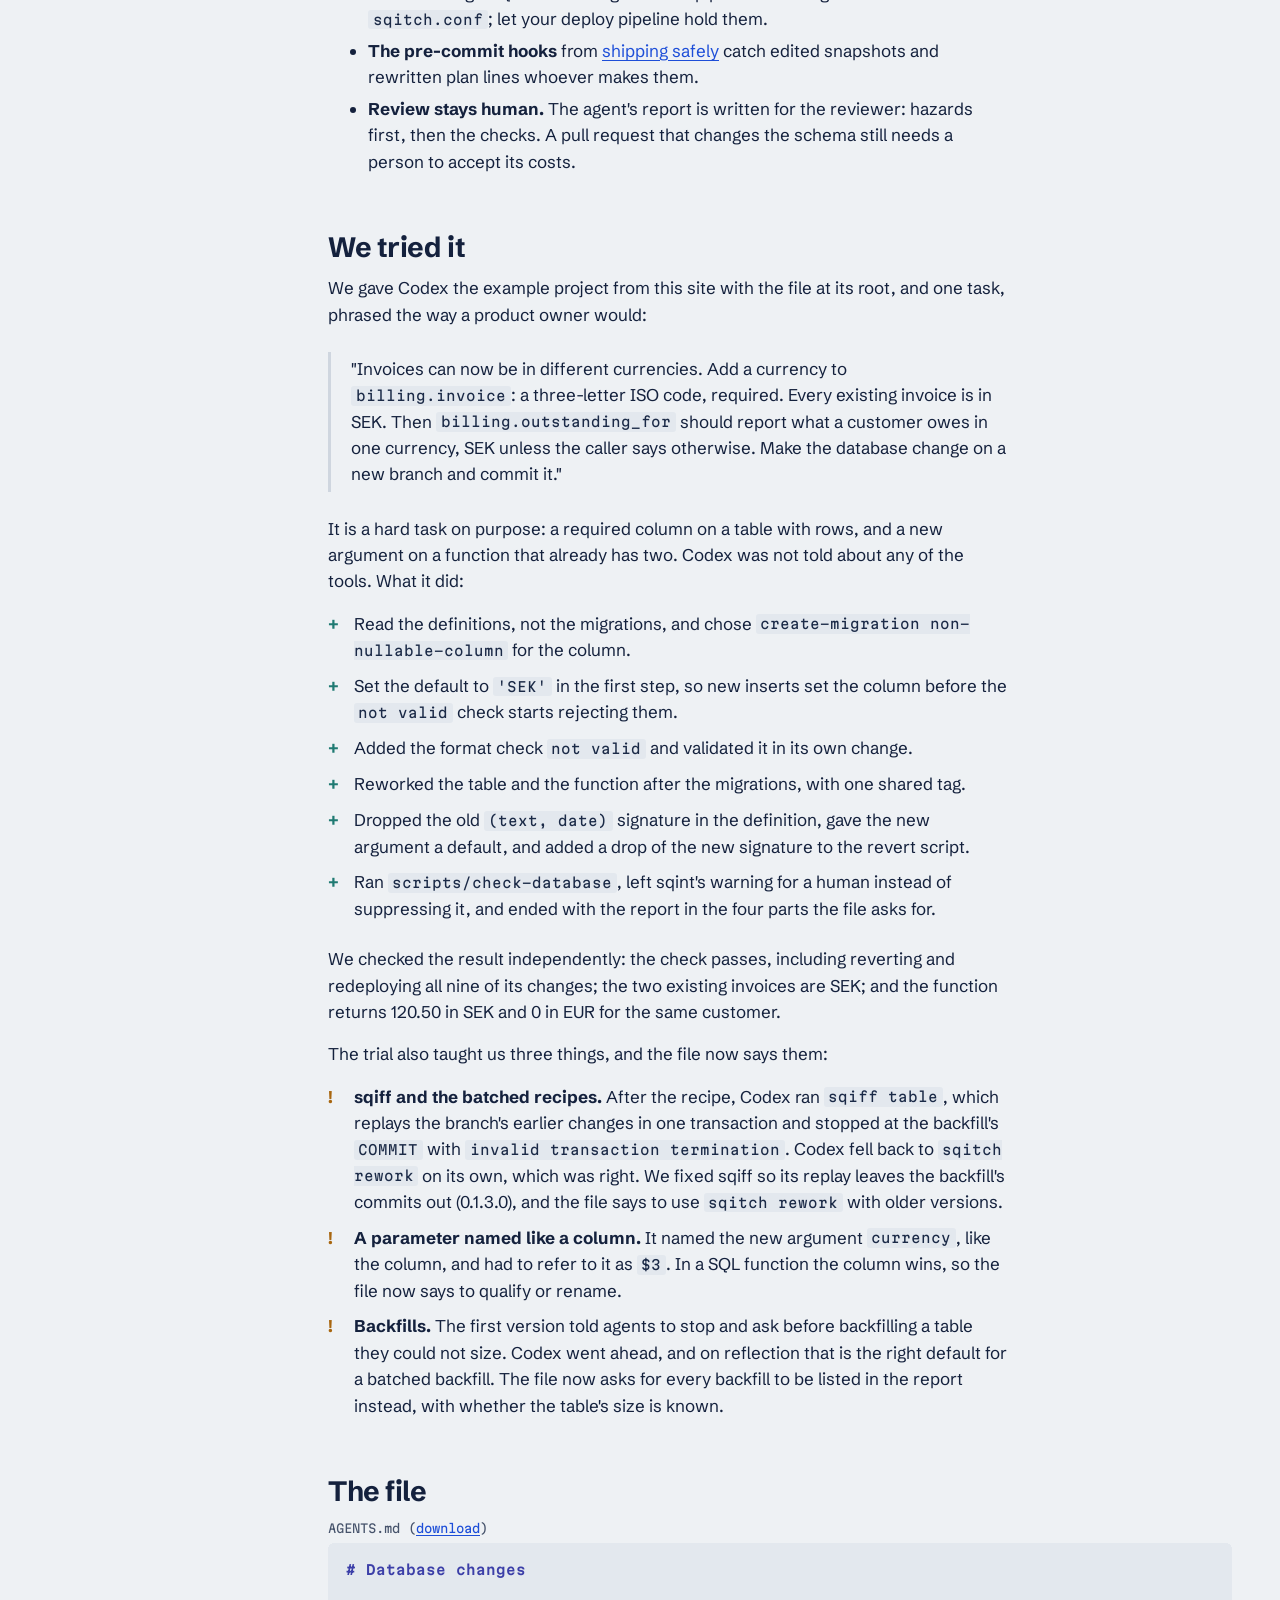
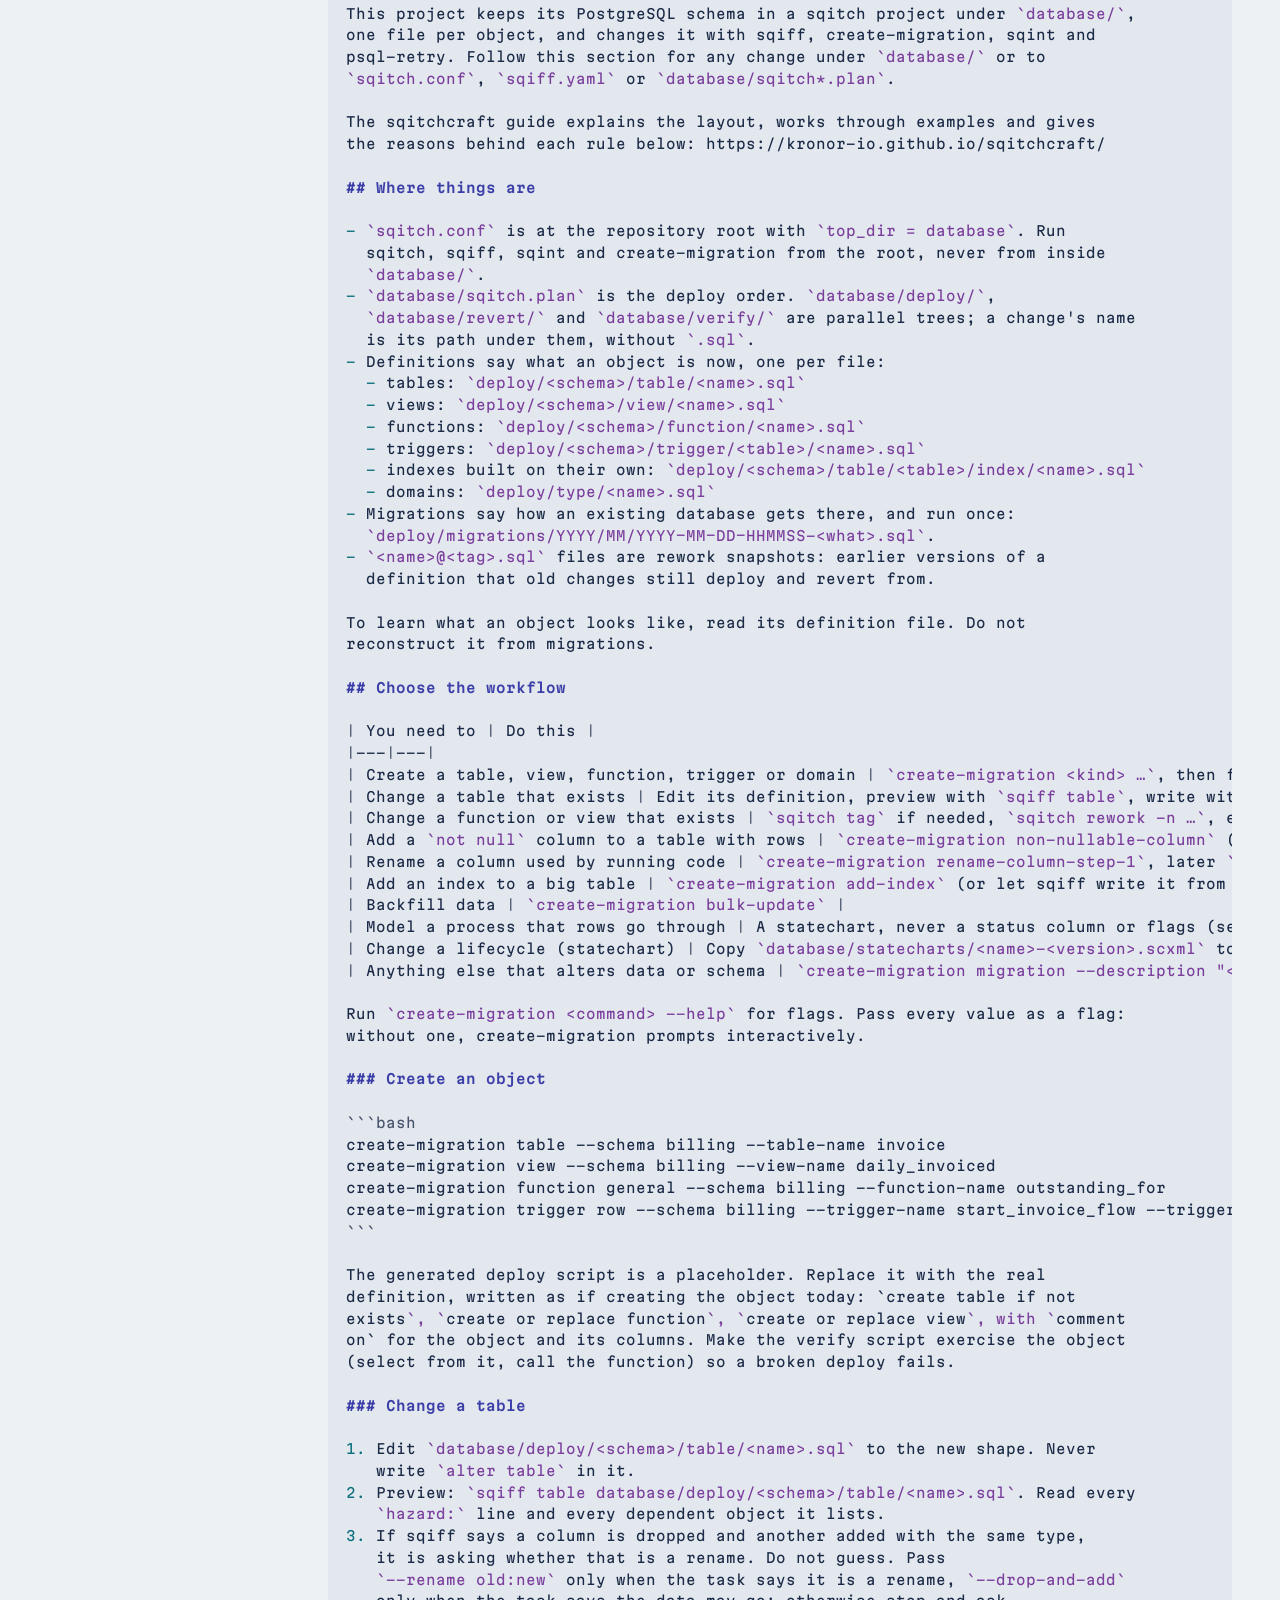
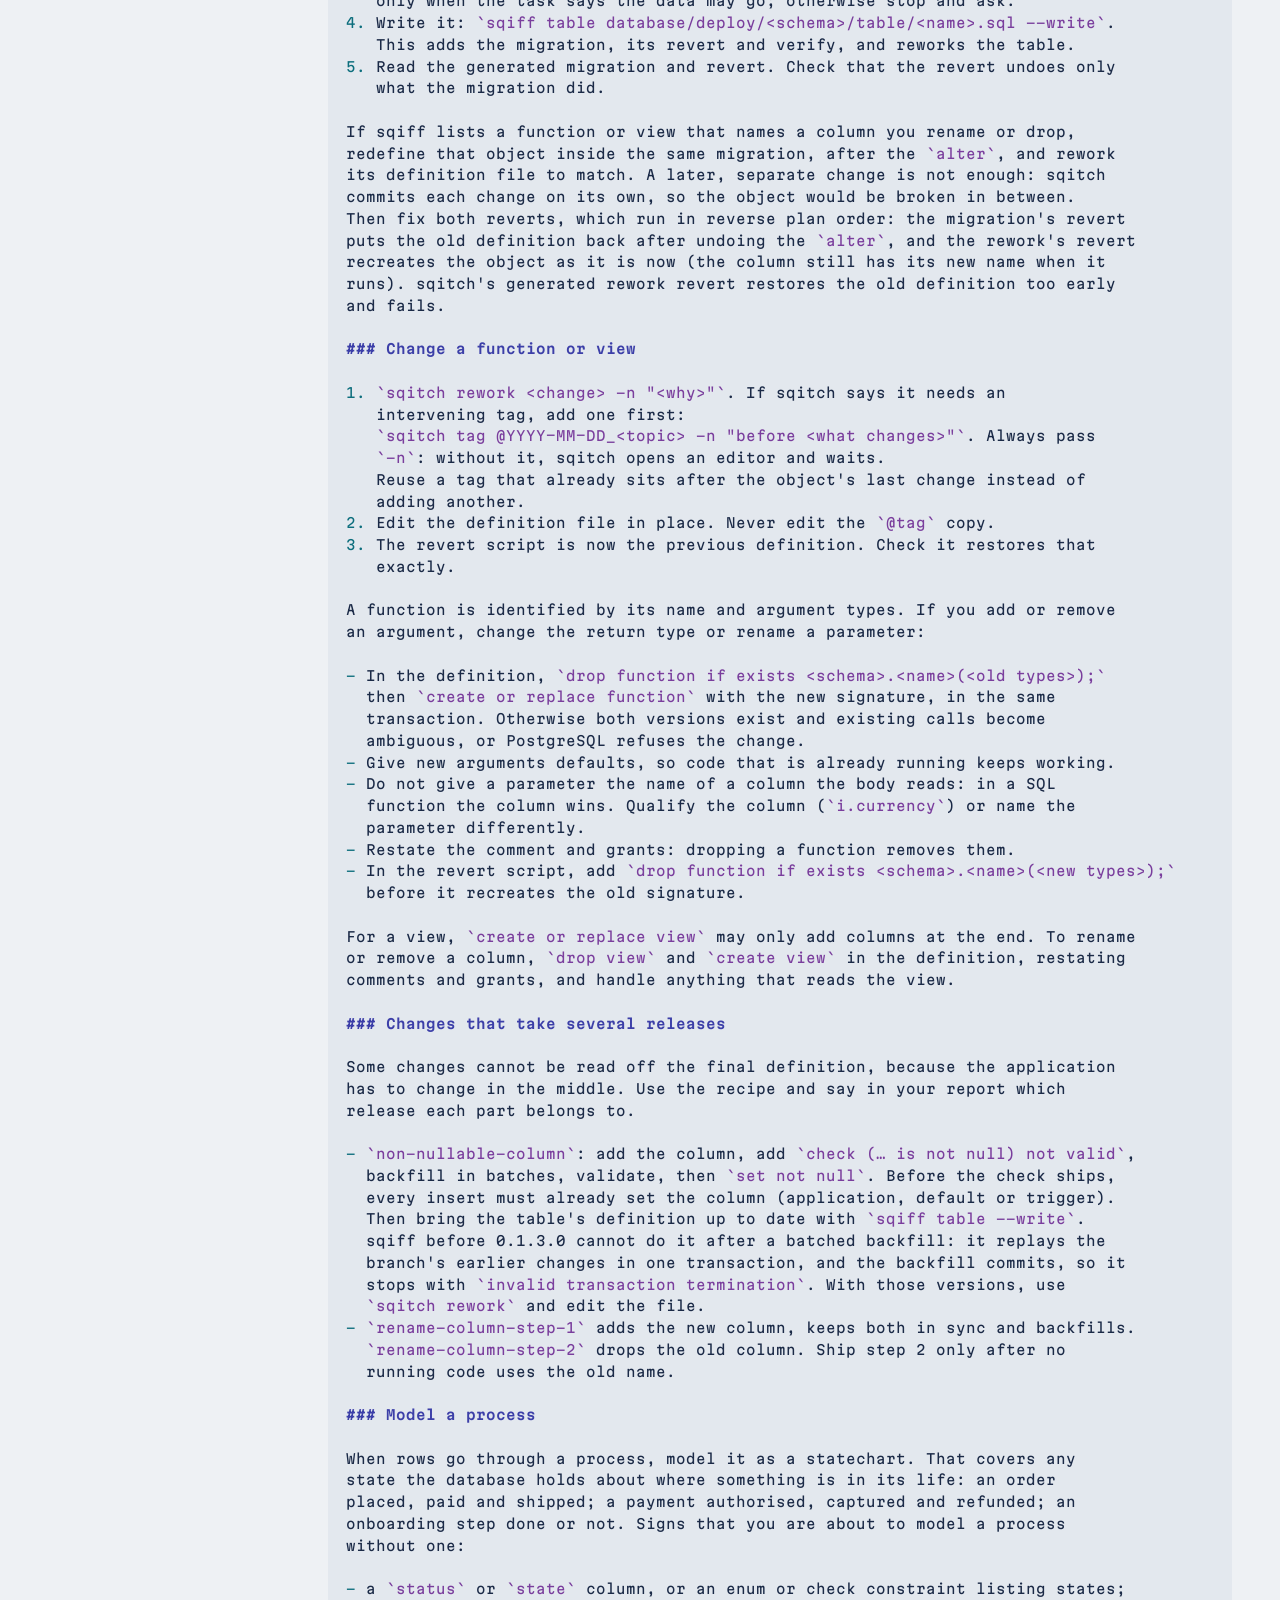
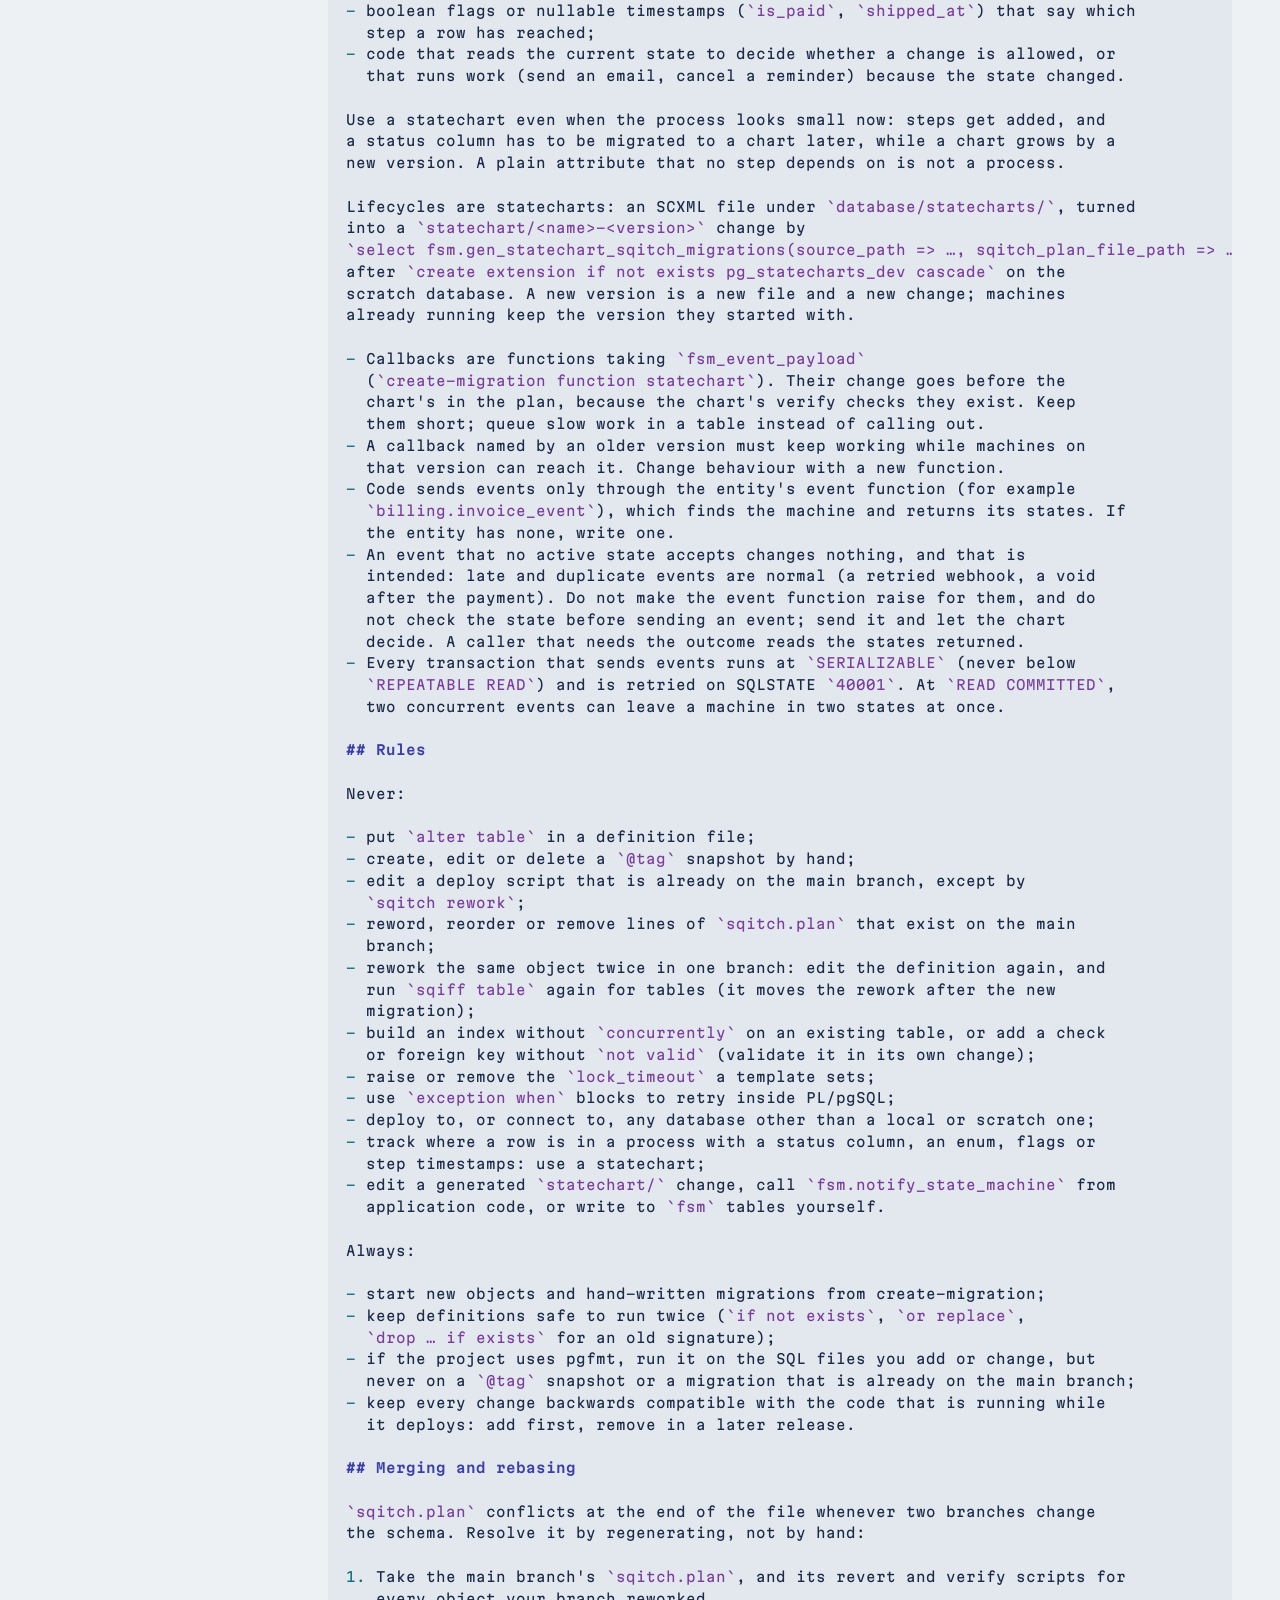
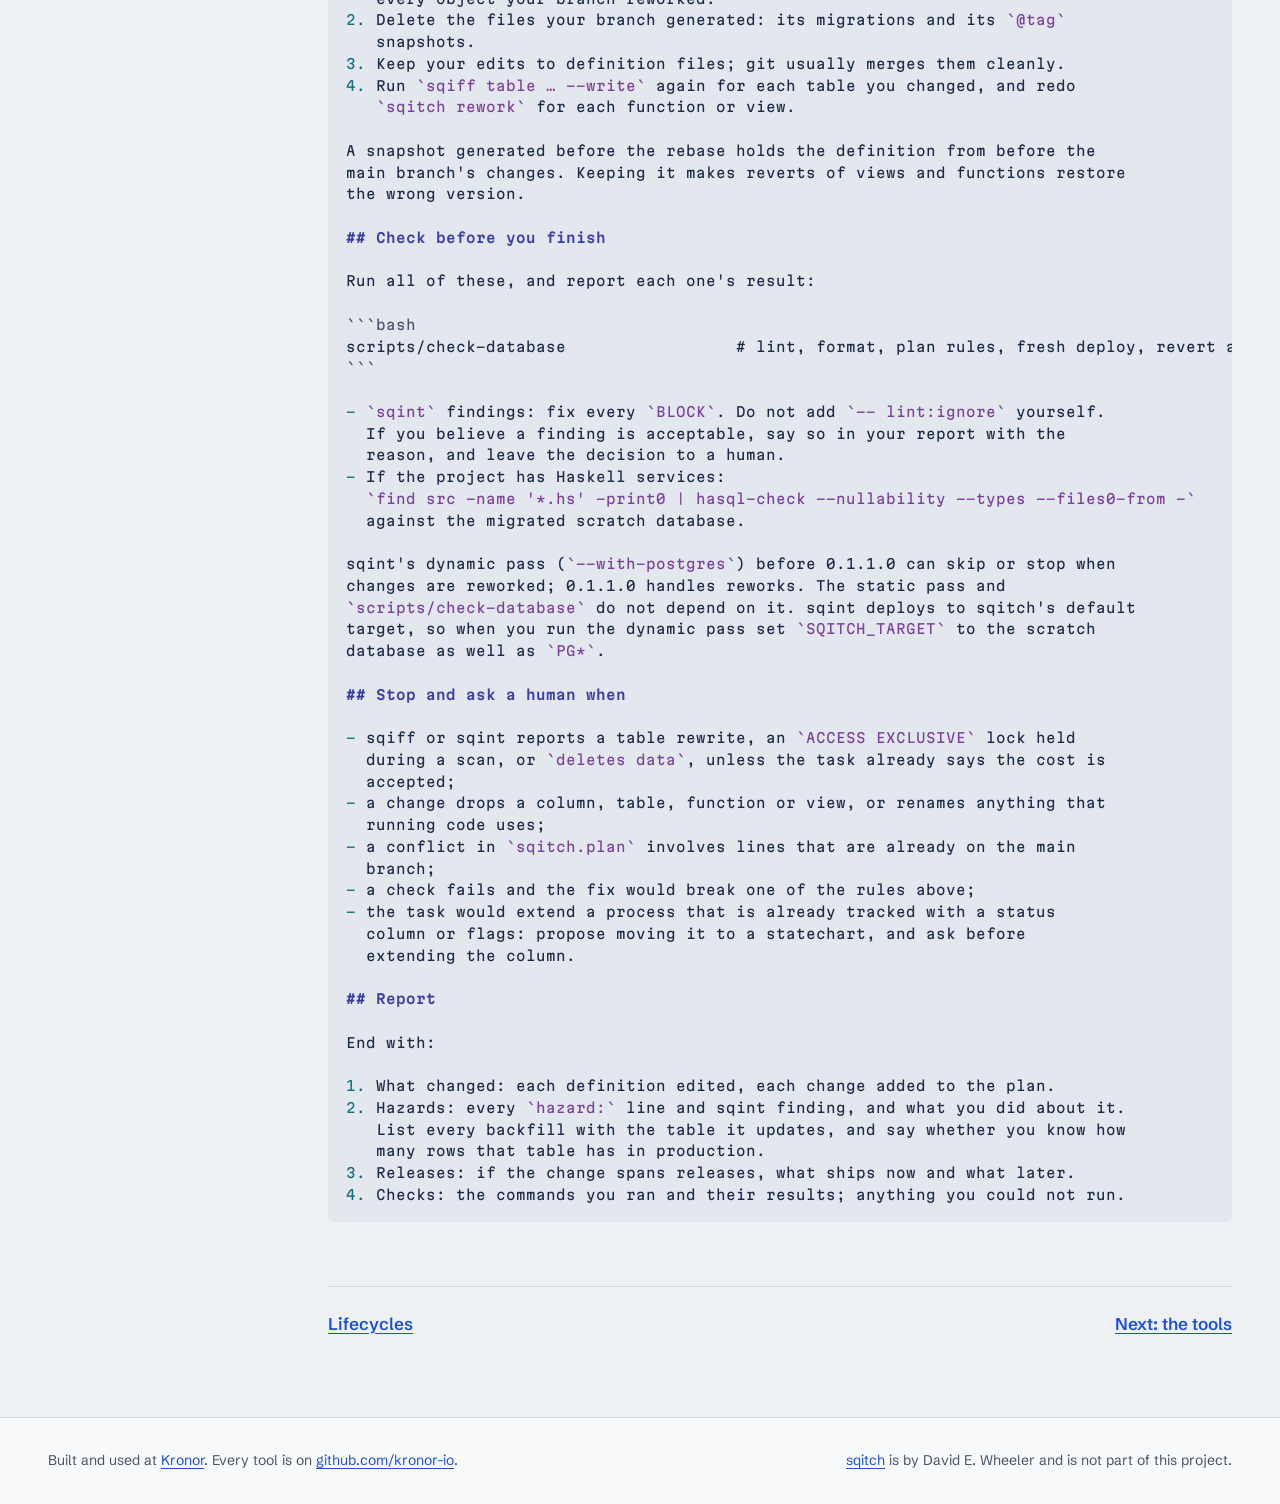
==== commit 1c70e908: "Leave late and duplicate events to the chart; model processes as charts A late or repeated event (a " ====
--- a/agents.html
+++ b/agents.html
@@ -78,6 +78,7 @@
       <tbody>
         <tr><td>Where things are</td><td>The layout, and the instruction to read an object's definition instead of reconstructing it from migrations.</td></tr>
         <tr><td>Choose the workflow</td><td>A table from task to command: create an object, change a table, change a function or view, the multi-release recipes. Commands are given with every flag, because create-migration prompts when one is missing and sqitch opens an editor without <code>-n</code>.</td></tr>
+        <tr><td>Model a process</td><td>When rows go through a process, a <a href="lifecycles.html">statechart</a>, never a status column, enum or flags. The signs that a task is a process, how to change a chart, and that late and duplicate events are left to the chart rather than turned into errors.</td></tr>
         <tr><td>Rules</td><td>The nevers and alwayses from <a href="layout.html">the layout</a>, <a href="functions.html">functions</a> and <a href="pipeline.html">shipping safely</a>, stated without exceptions.</td></tr>
         <tr><td>Merging and rebasing</td><td>The regenerate-don't-merge procedure from <a href="git.html#conflicts">git and review</a>, and why a stale snapshot matters.</td></tr>
         <tr><td>Check before you finish</td><td>One command, and what to do with sqint's findings: fix BLOCKs, never write a <code>lint:ignore</code> itself.</td></tr>
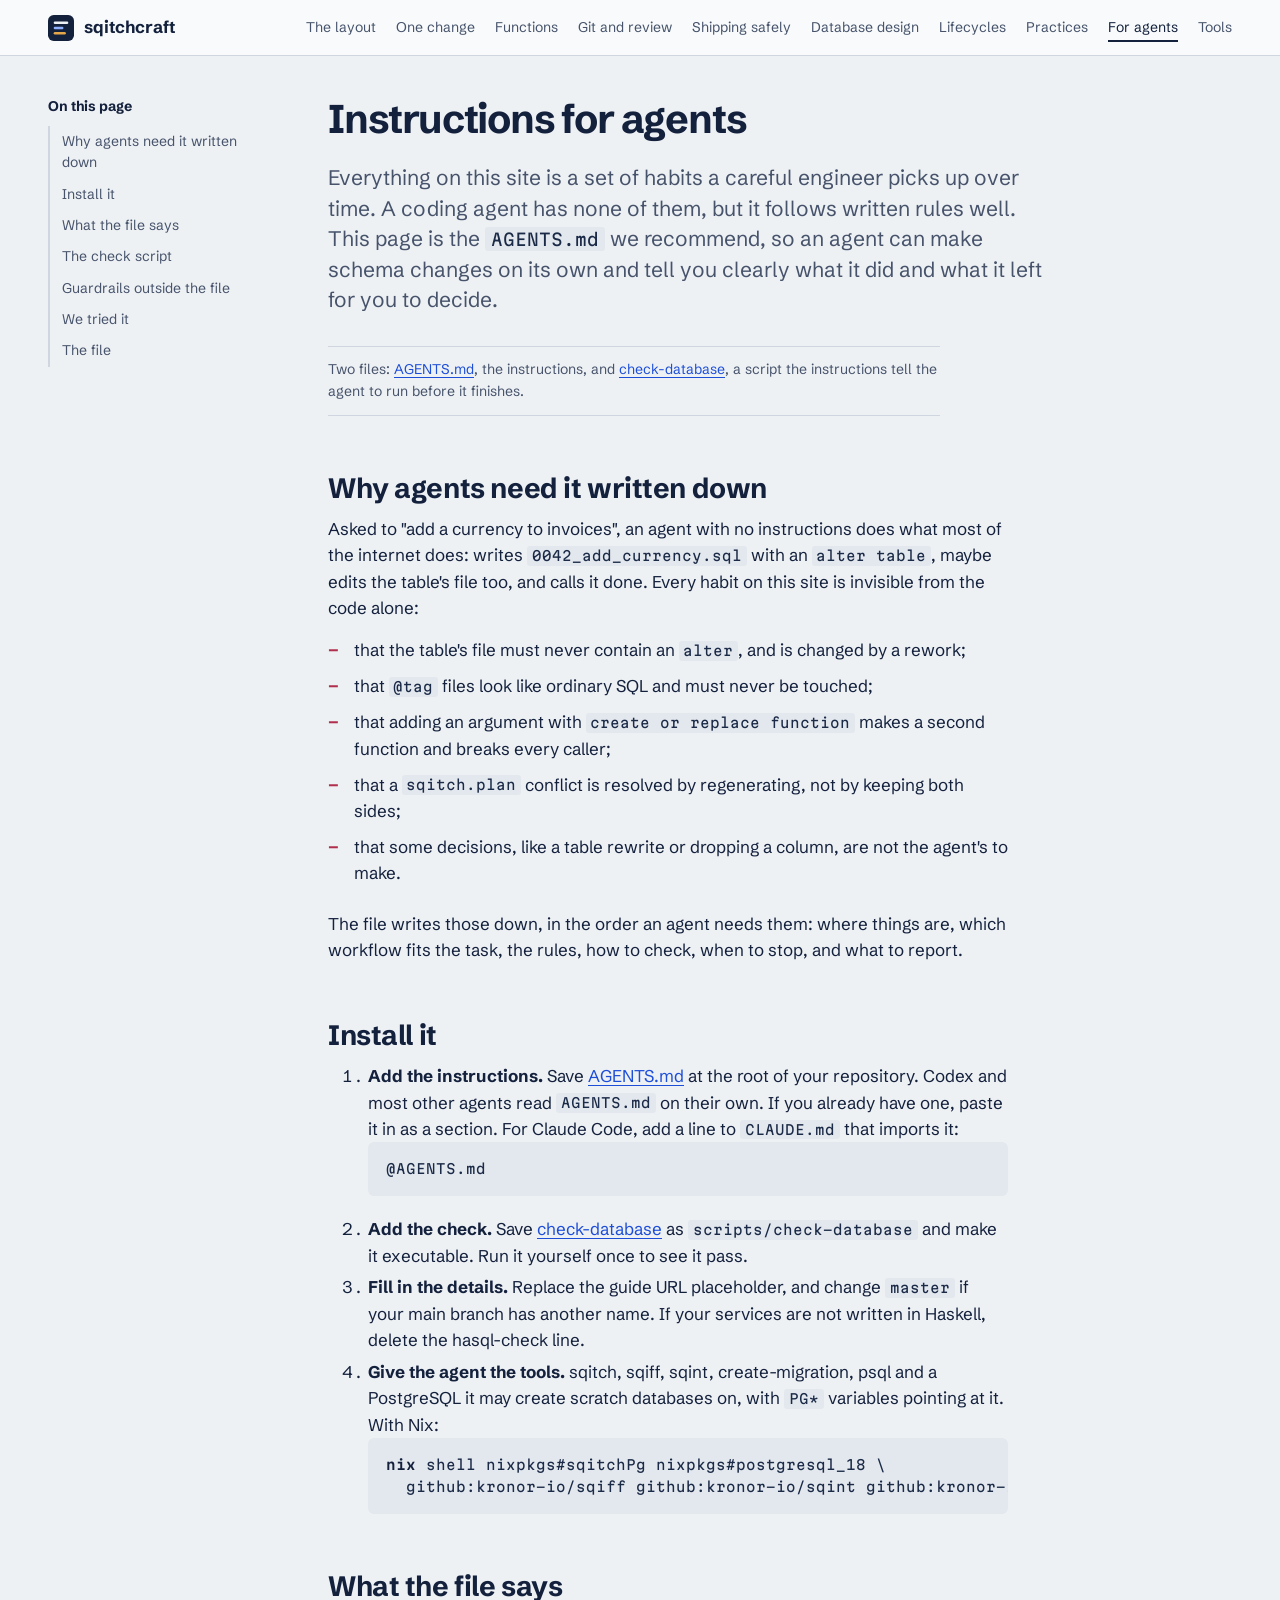
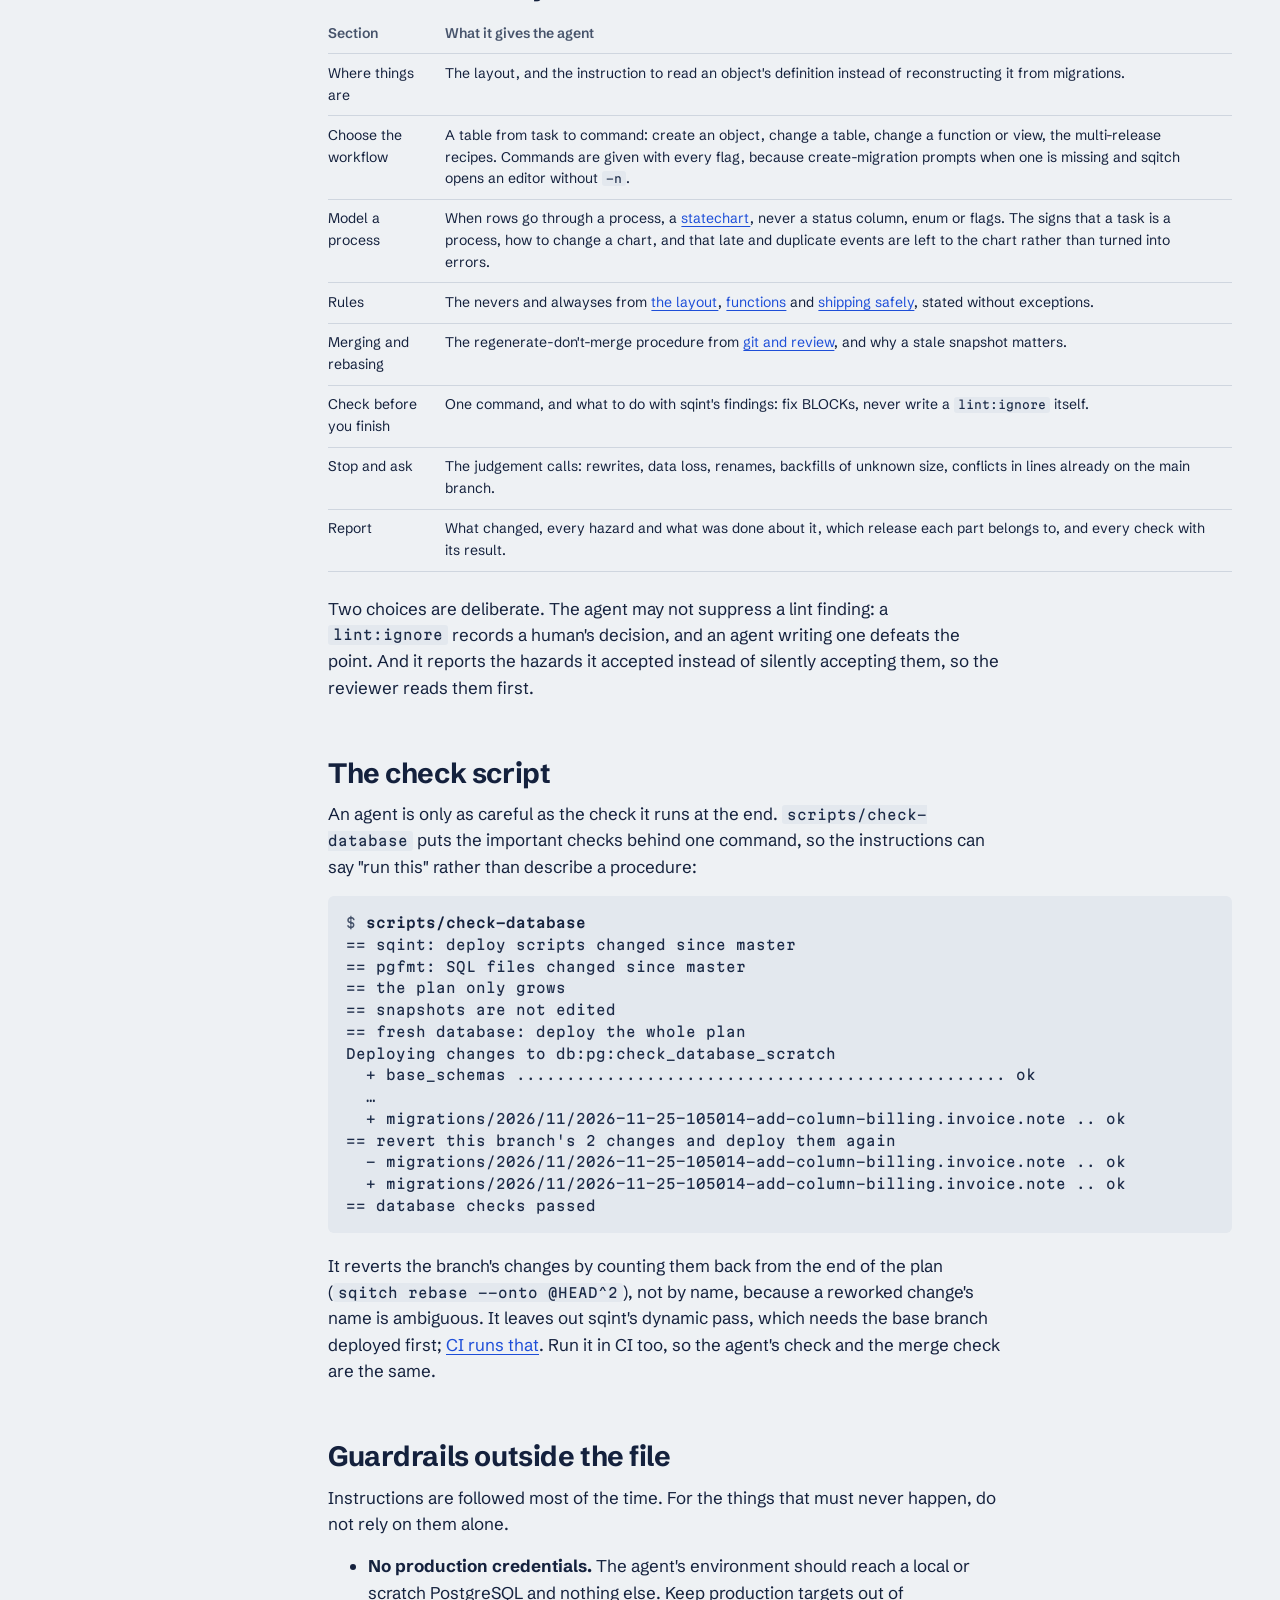
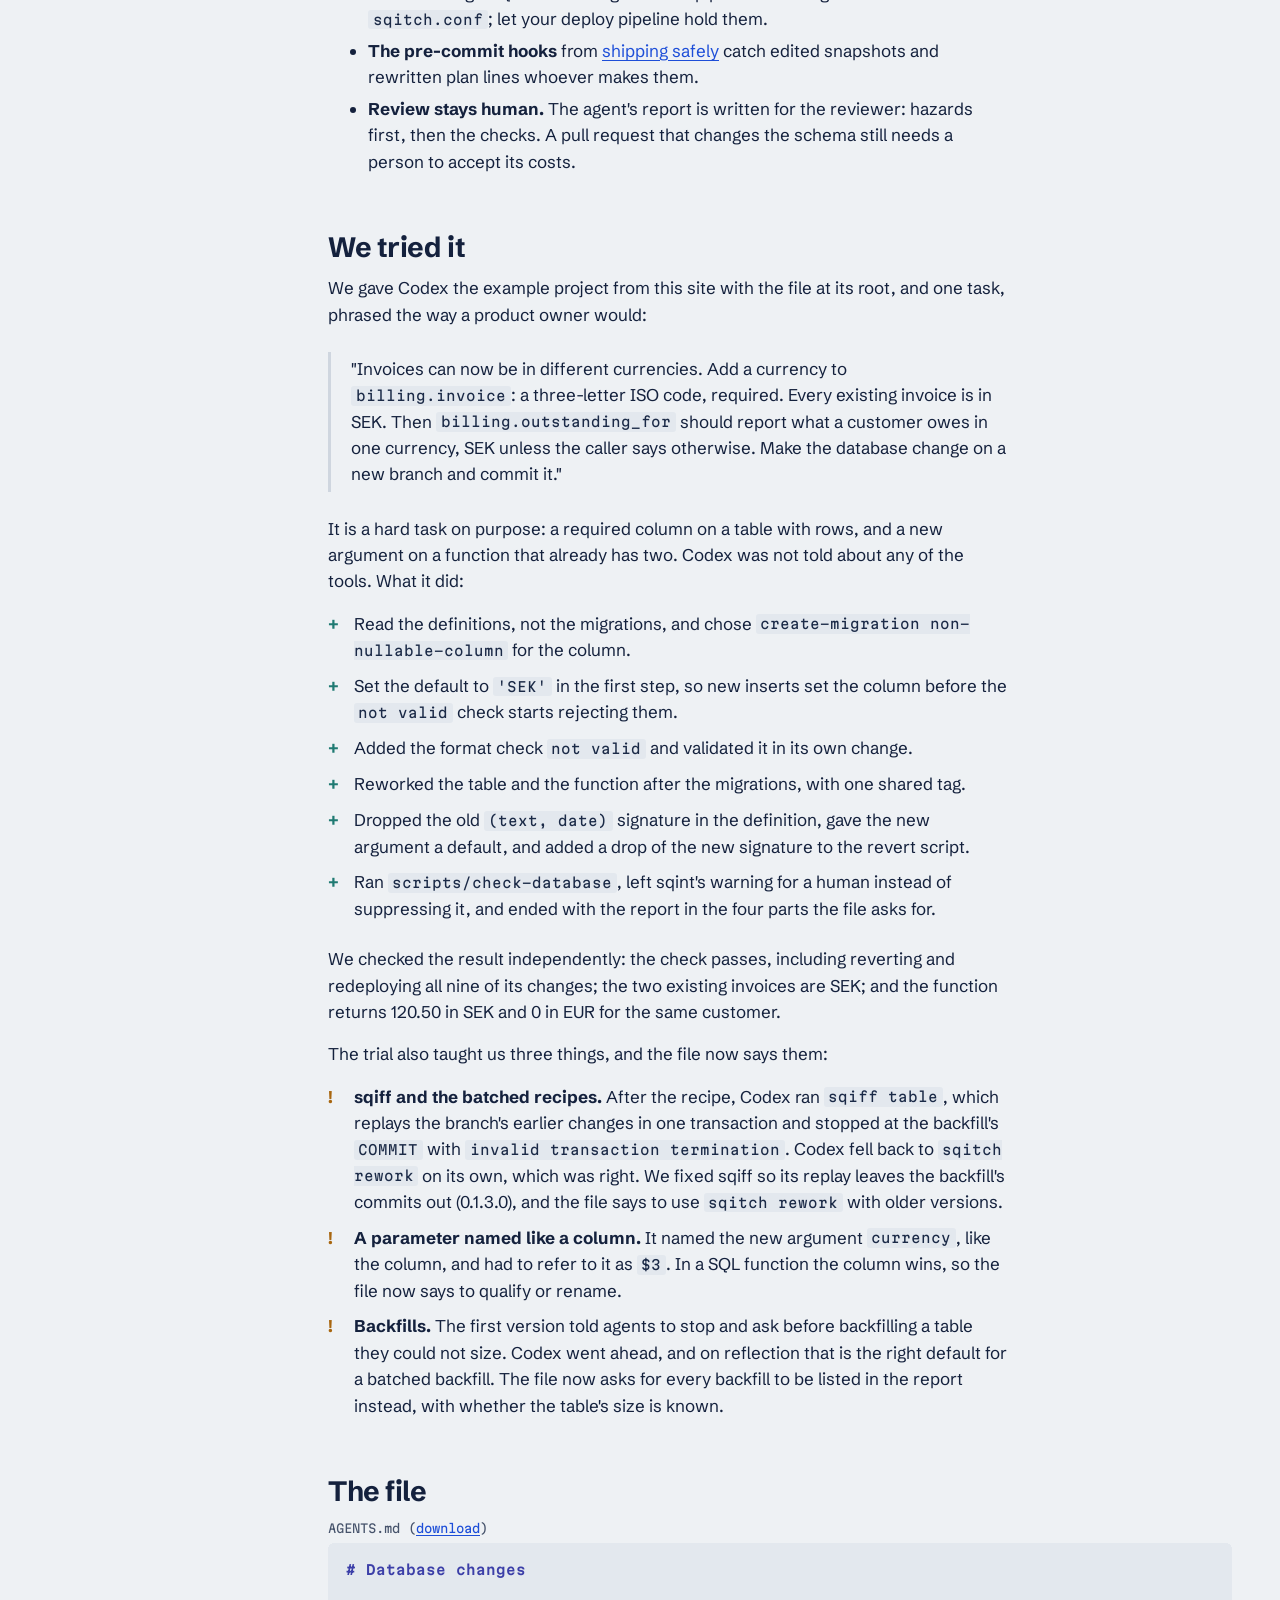
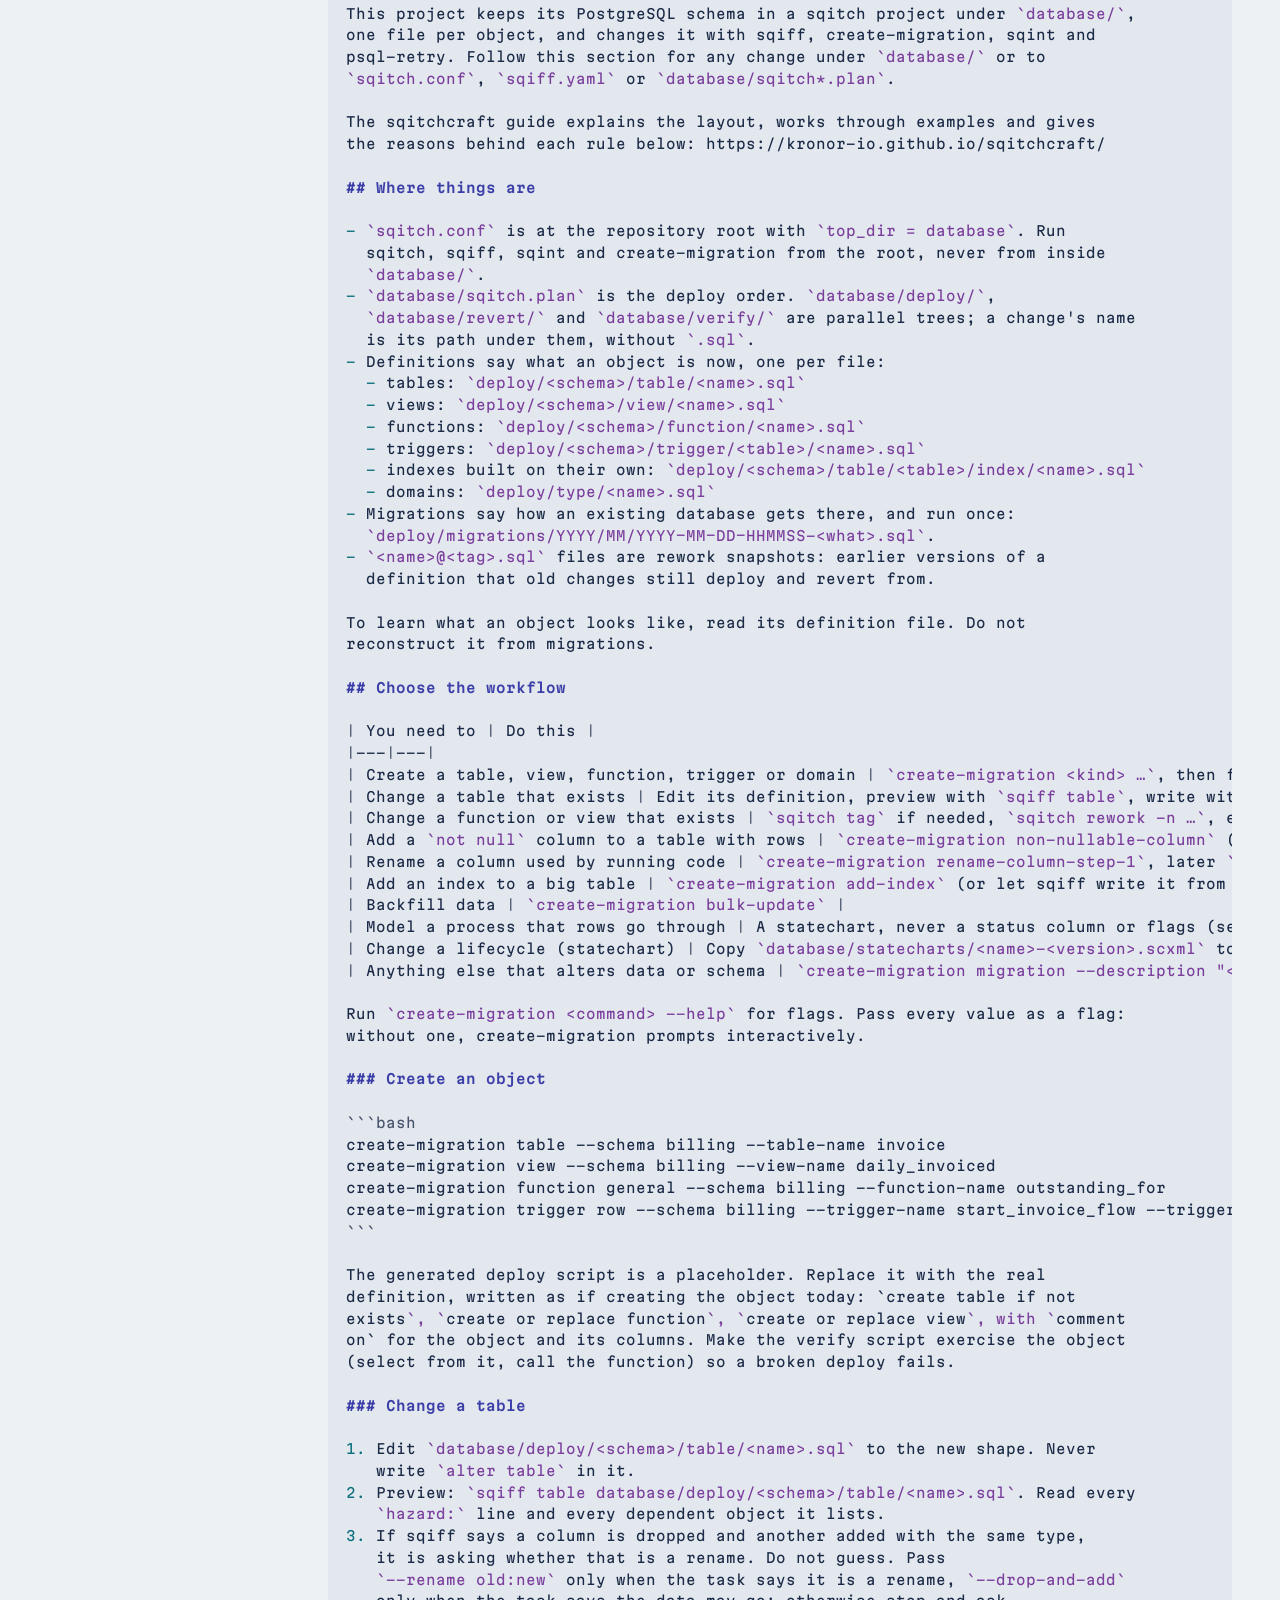
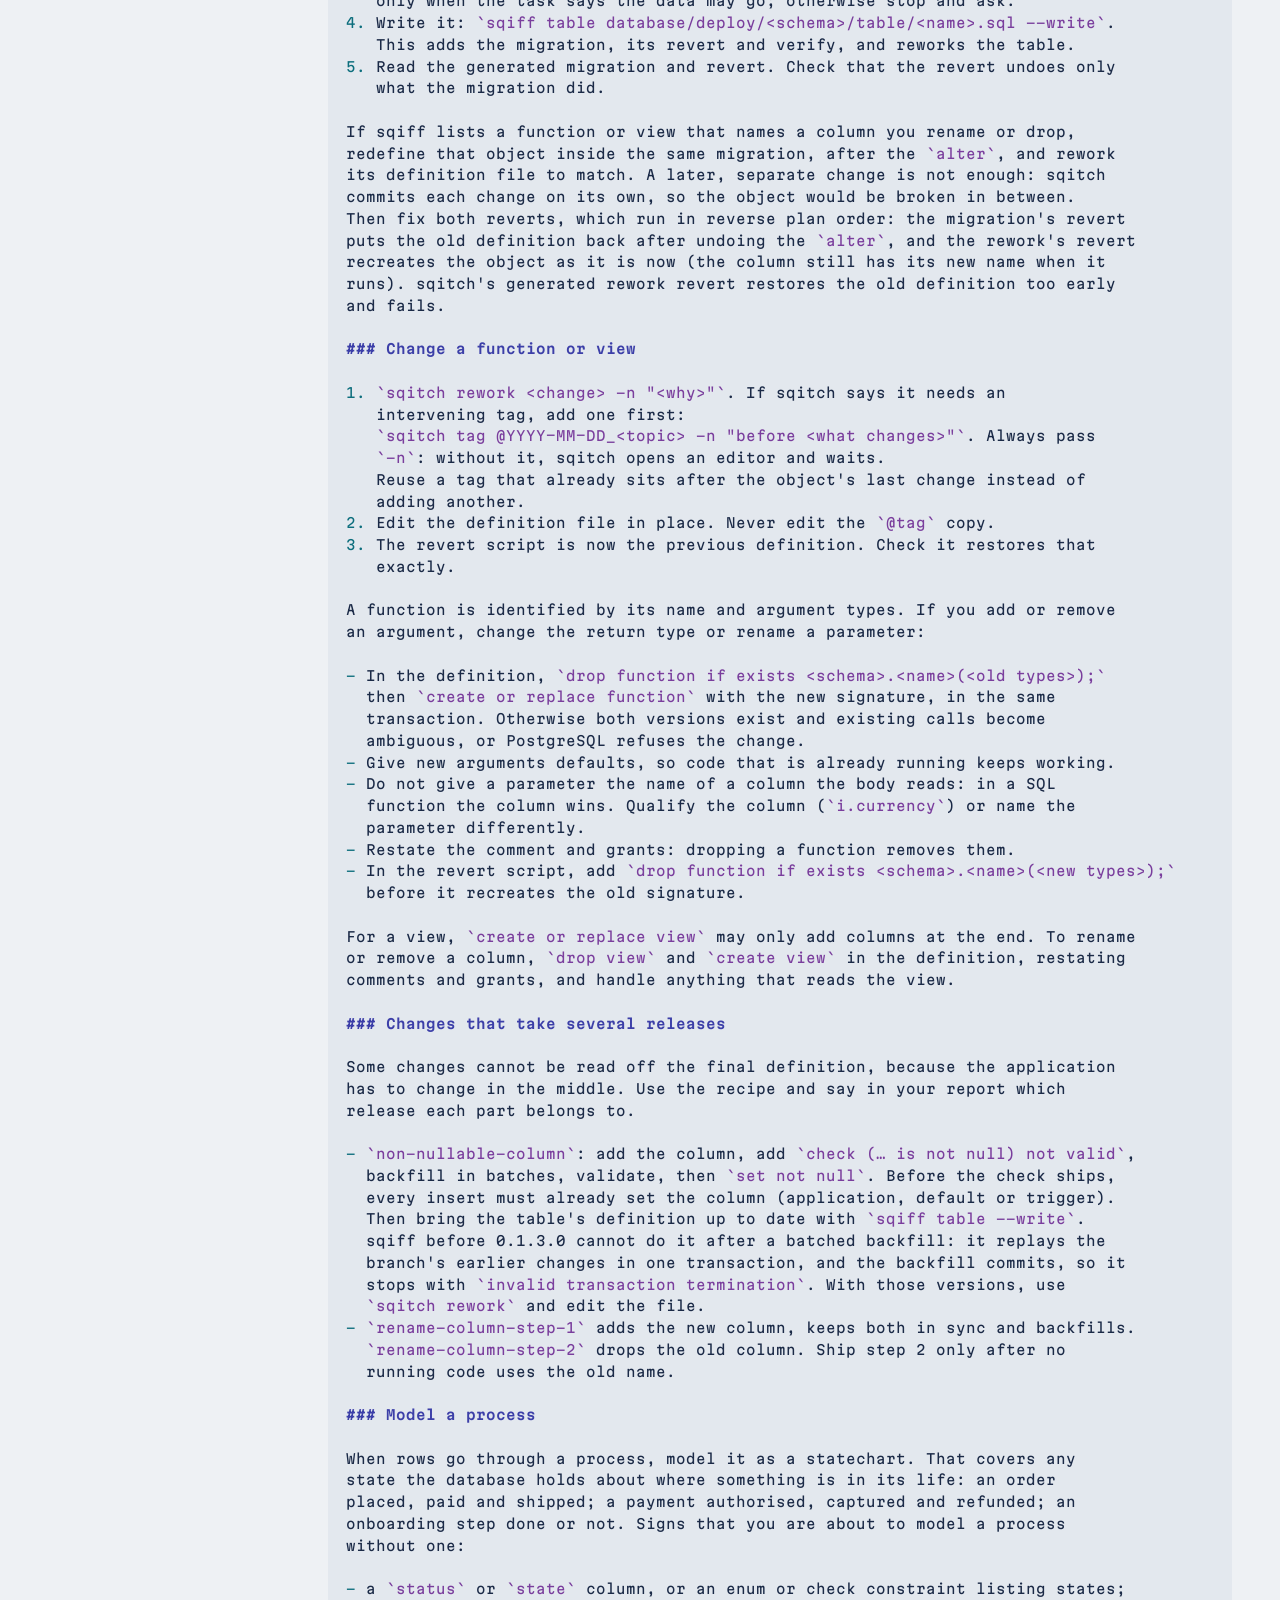
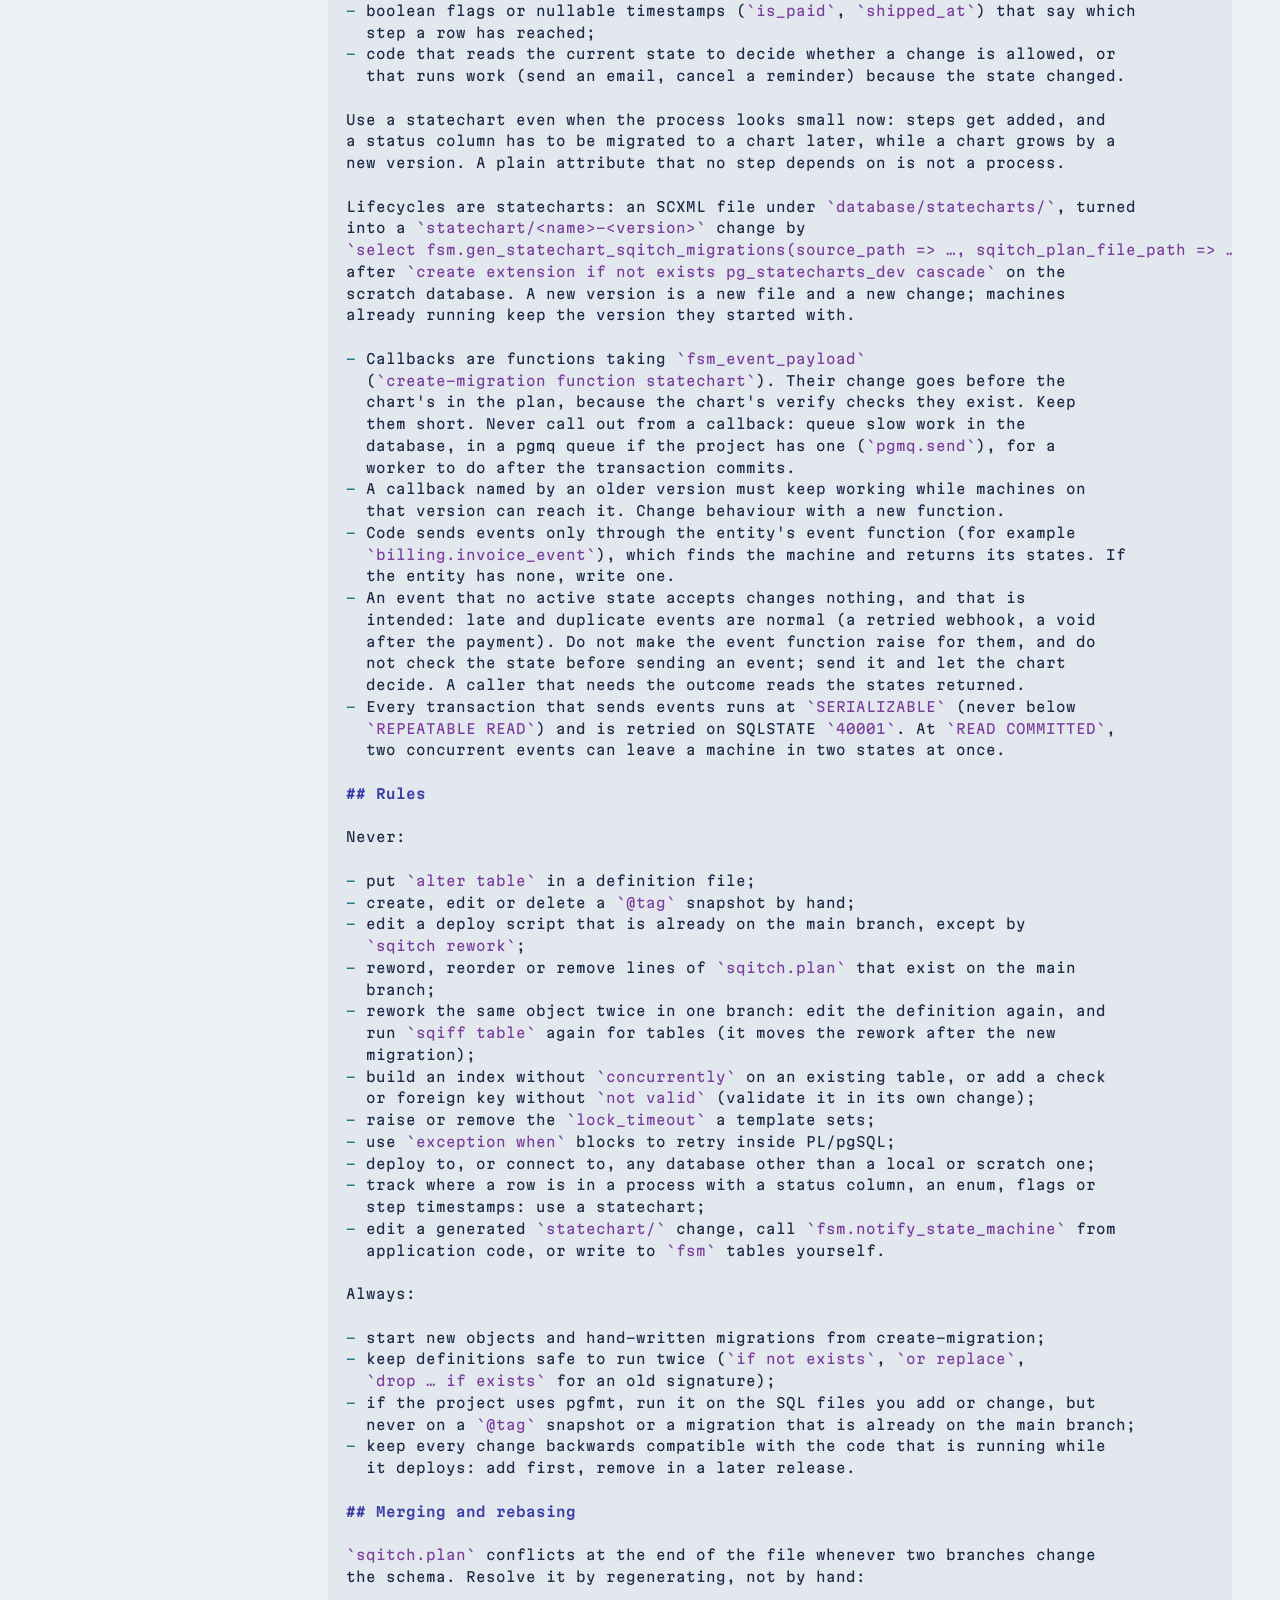
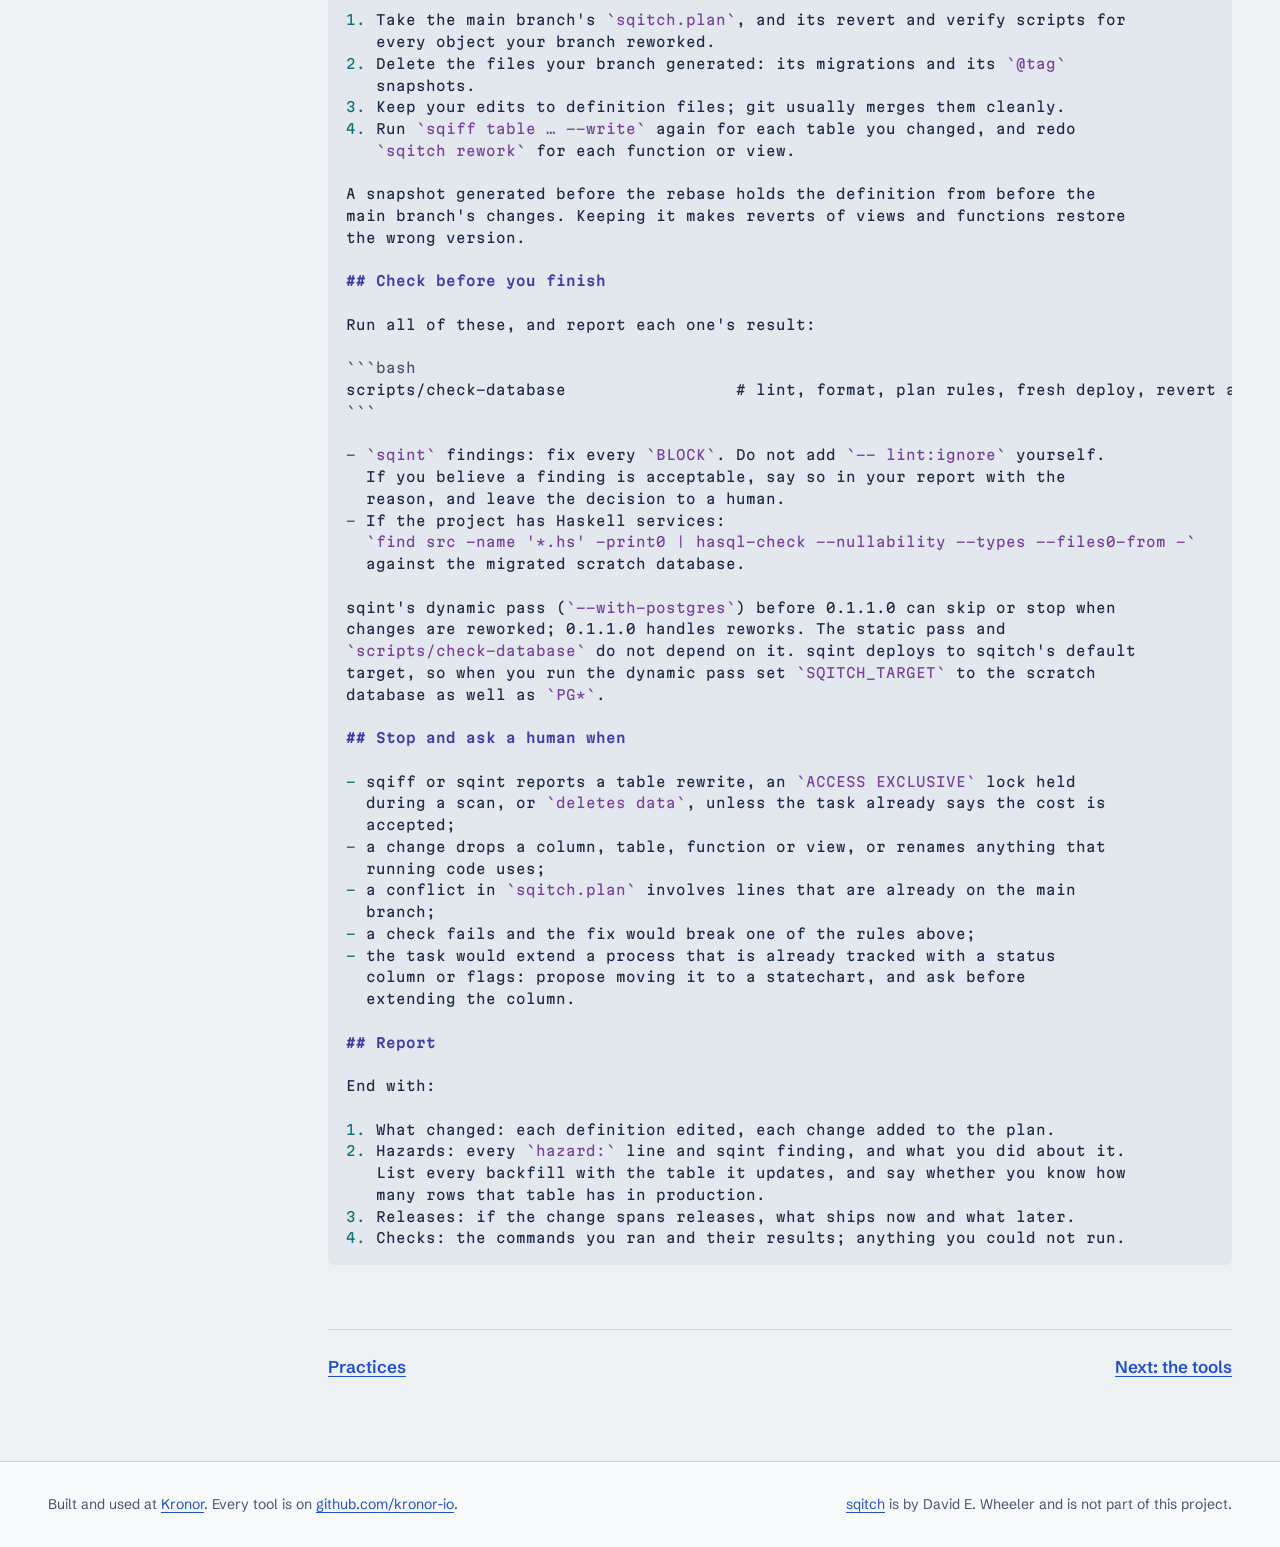
==== commit e4210160: "Practices: how Kronor keeps a busy database fast and its code simple A new page, linked from every p" ====
--- a/agents.html
+++ b/agents.html
@@ -24,6 +24,7 @@
       <a href="pipeline.html">Shipping safely</a>
       <a href="architecture.html">Database design</a>
       <a href="lifecycles.html">Lifecycles</a>
+      <a href="practices.html">Practices</a>
       <a href="agents.html" aria-current="page">For agents</a>
       <a href="tools.html">Tools</a>
     </nav>
@@ -142,7 +143,7 @@
 <pre id="agents-md" data-lang="md">Loading <a href="agents/AGENTS.md">agents/AGENTS.md</a>…</pre>
 
     <div class="next">
-      <a href="lifecycles.html">Lifecycles</a>
+      <a href="practices.html">Practices</a>
       <a href="tools.html">Next: the tools</a>
     </div>
   </article>
--- a/assets/style.css
+++ b/assets/style.css
@@ -463,6 +463,14 @@
   max-width: 76rem;
   margin: 0 auto;
   padding: 4.5rem 1rem 3.5rem;
+}
+.hero-split .about {
+  max-width: 62ch;
+  margin: 3.5rem 0 0;
+  padding-left: 1rem;
+  border-left: 3px solid var(--ink);
+  font-size: var(--step-1);
+  line-height: 1.45;
 }
 .hero-split h1 { max-width: 22ch; font-size: clamp(2.4rem, 5.5vw, 4.25rem); }
 .hero-split .lede {
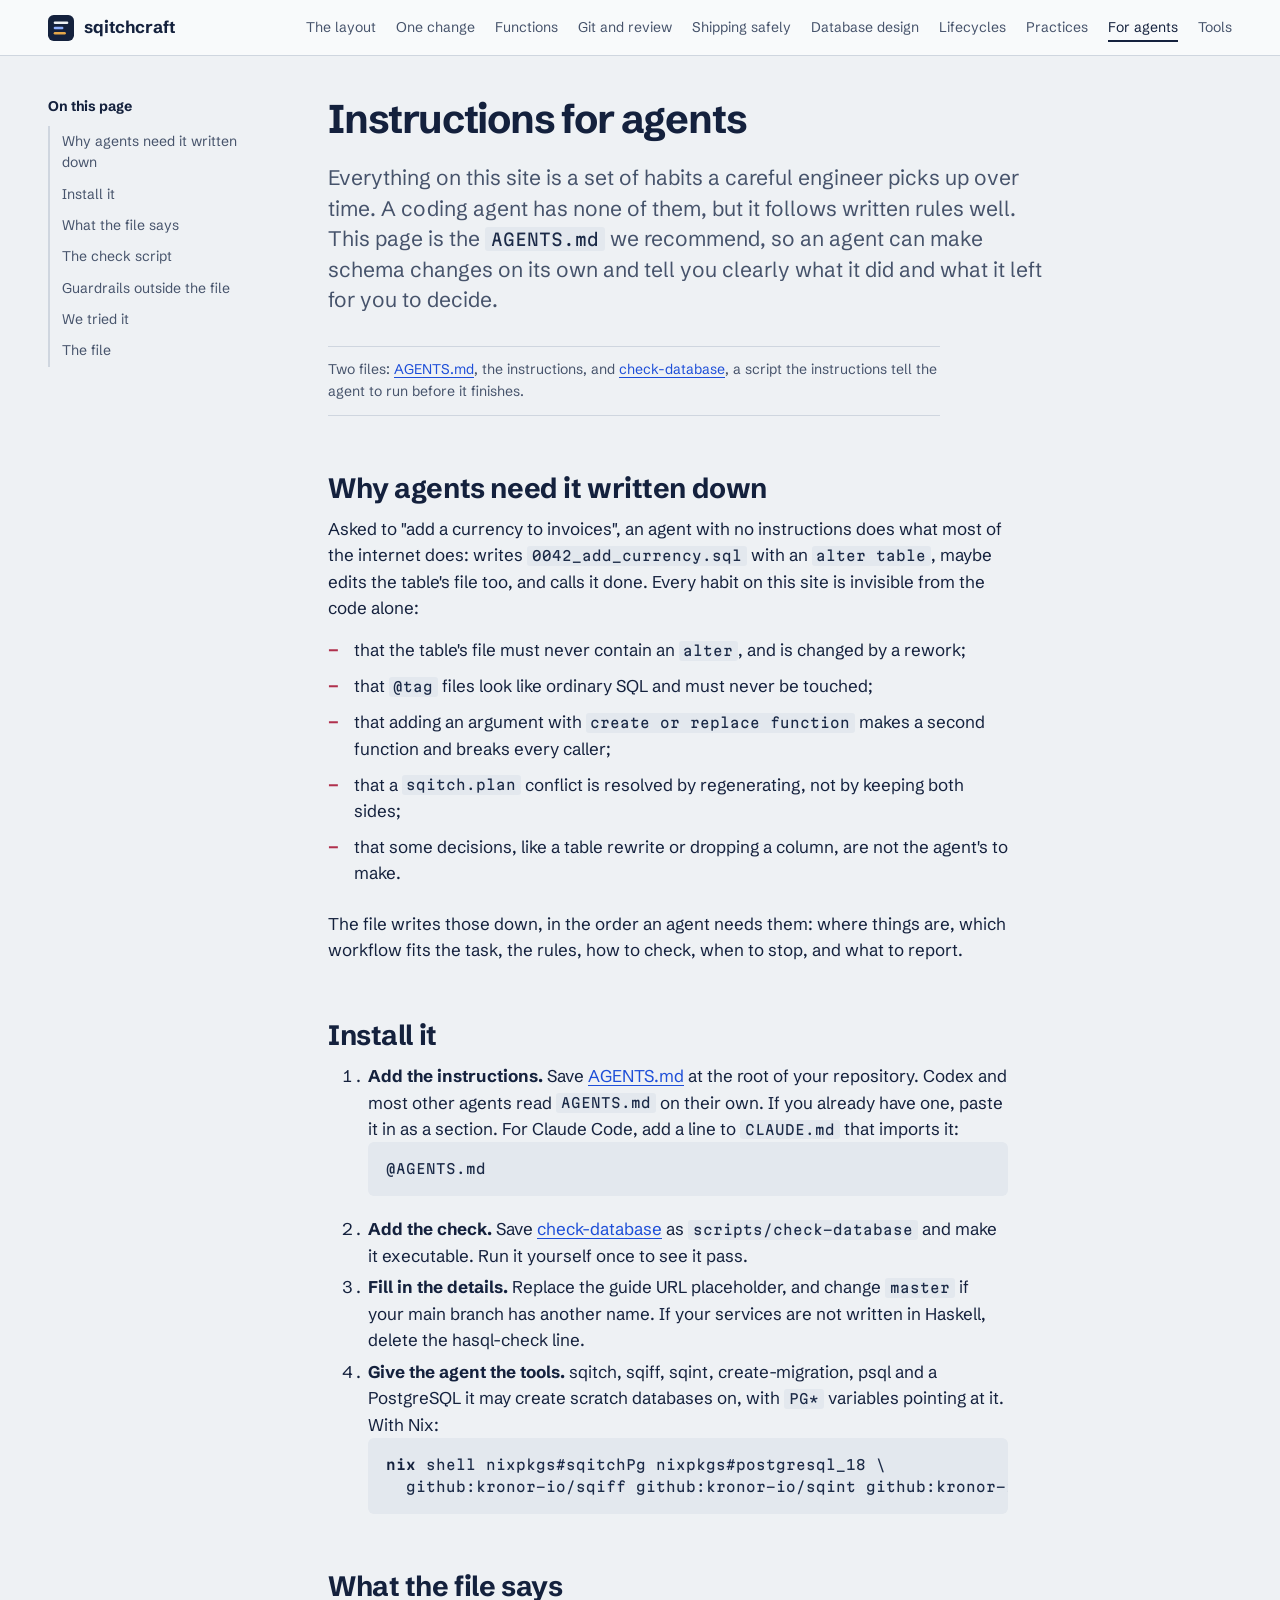
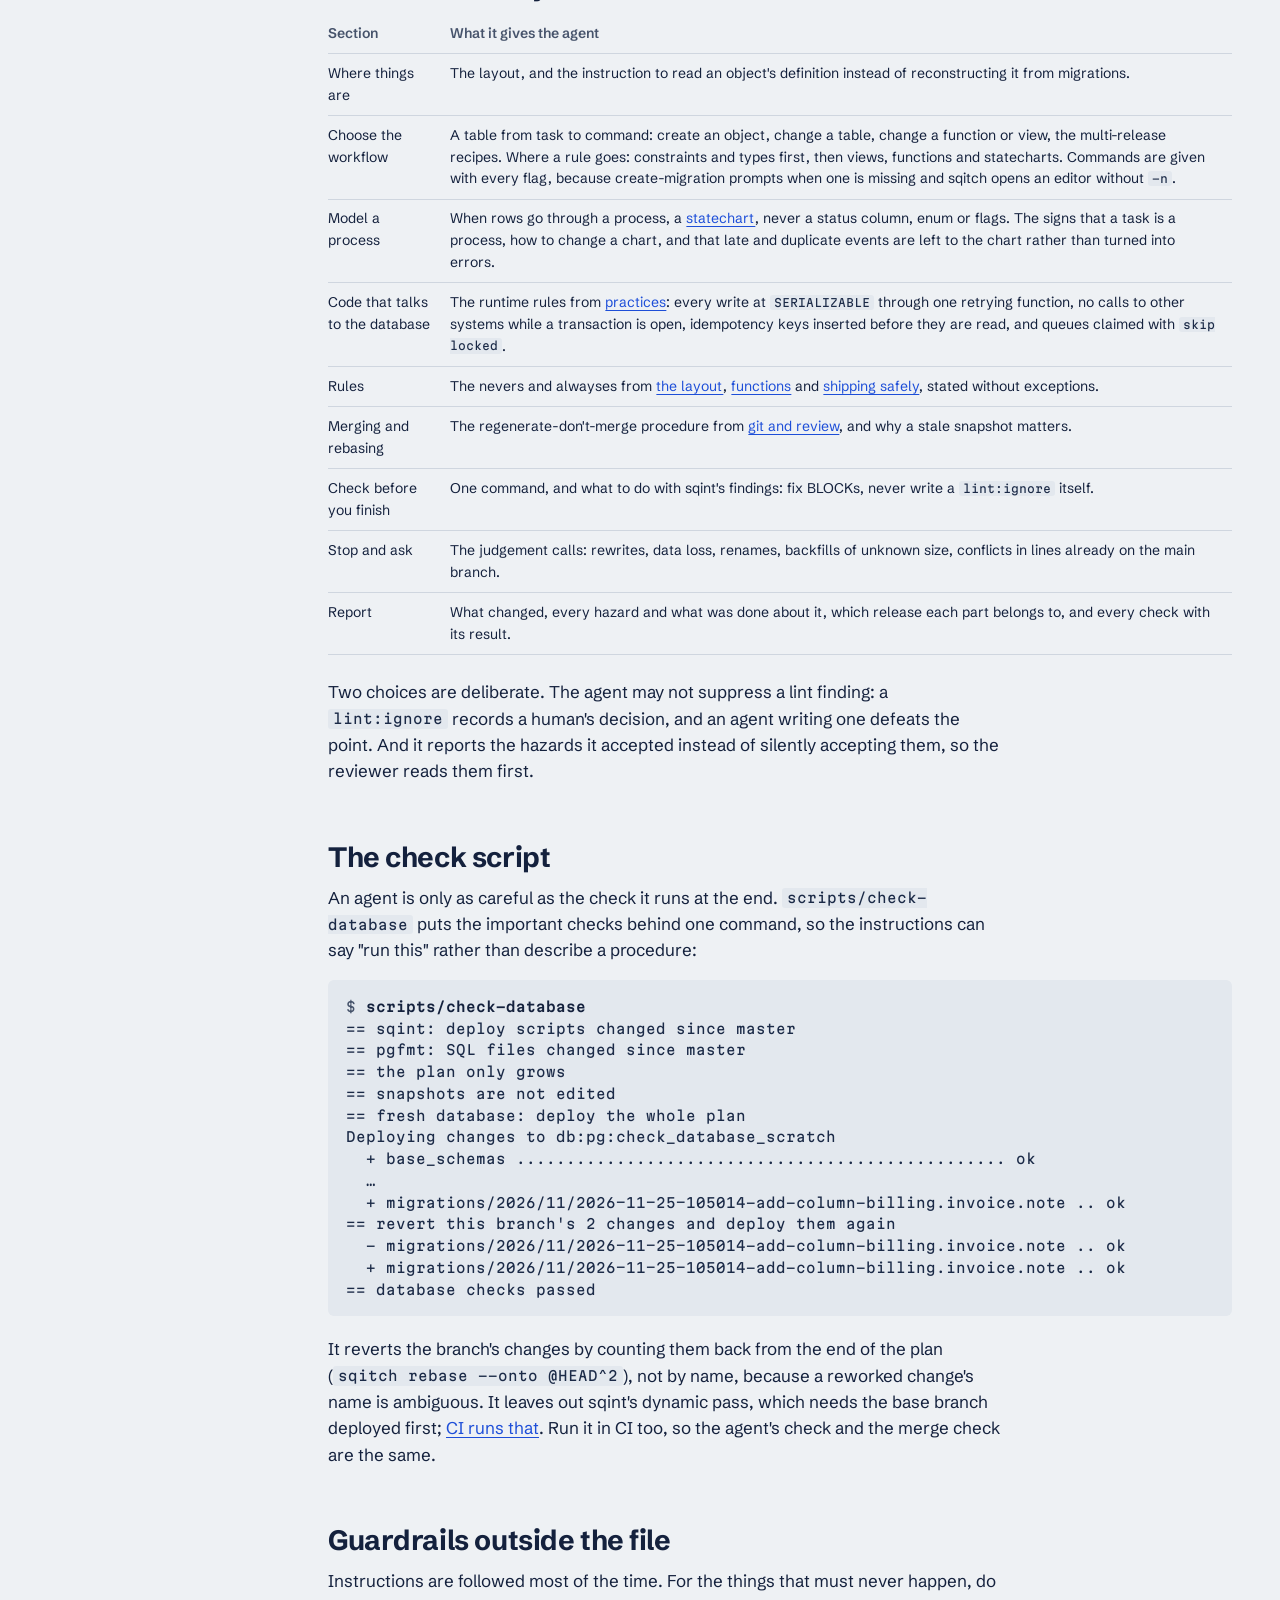
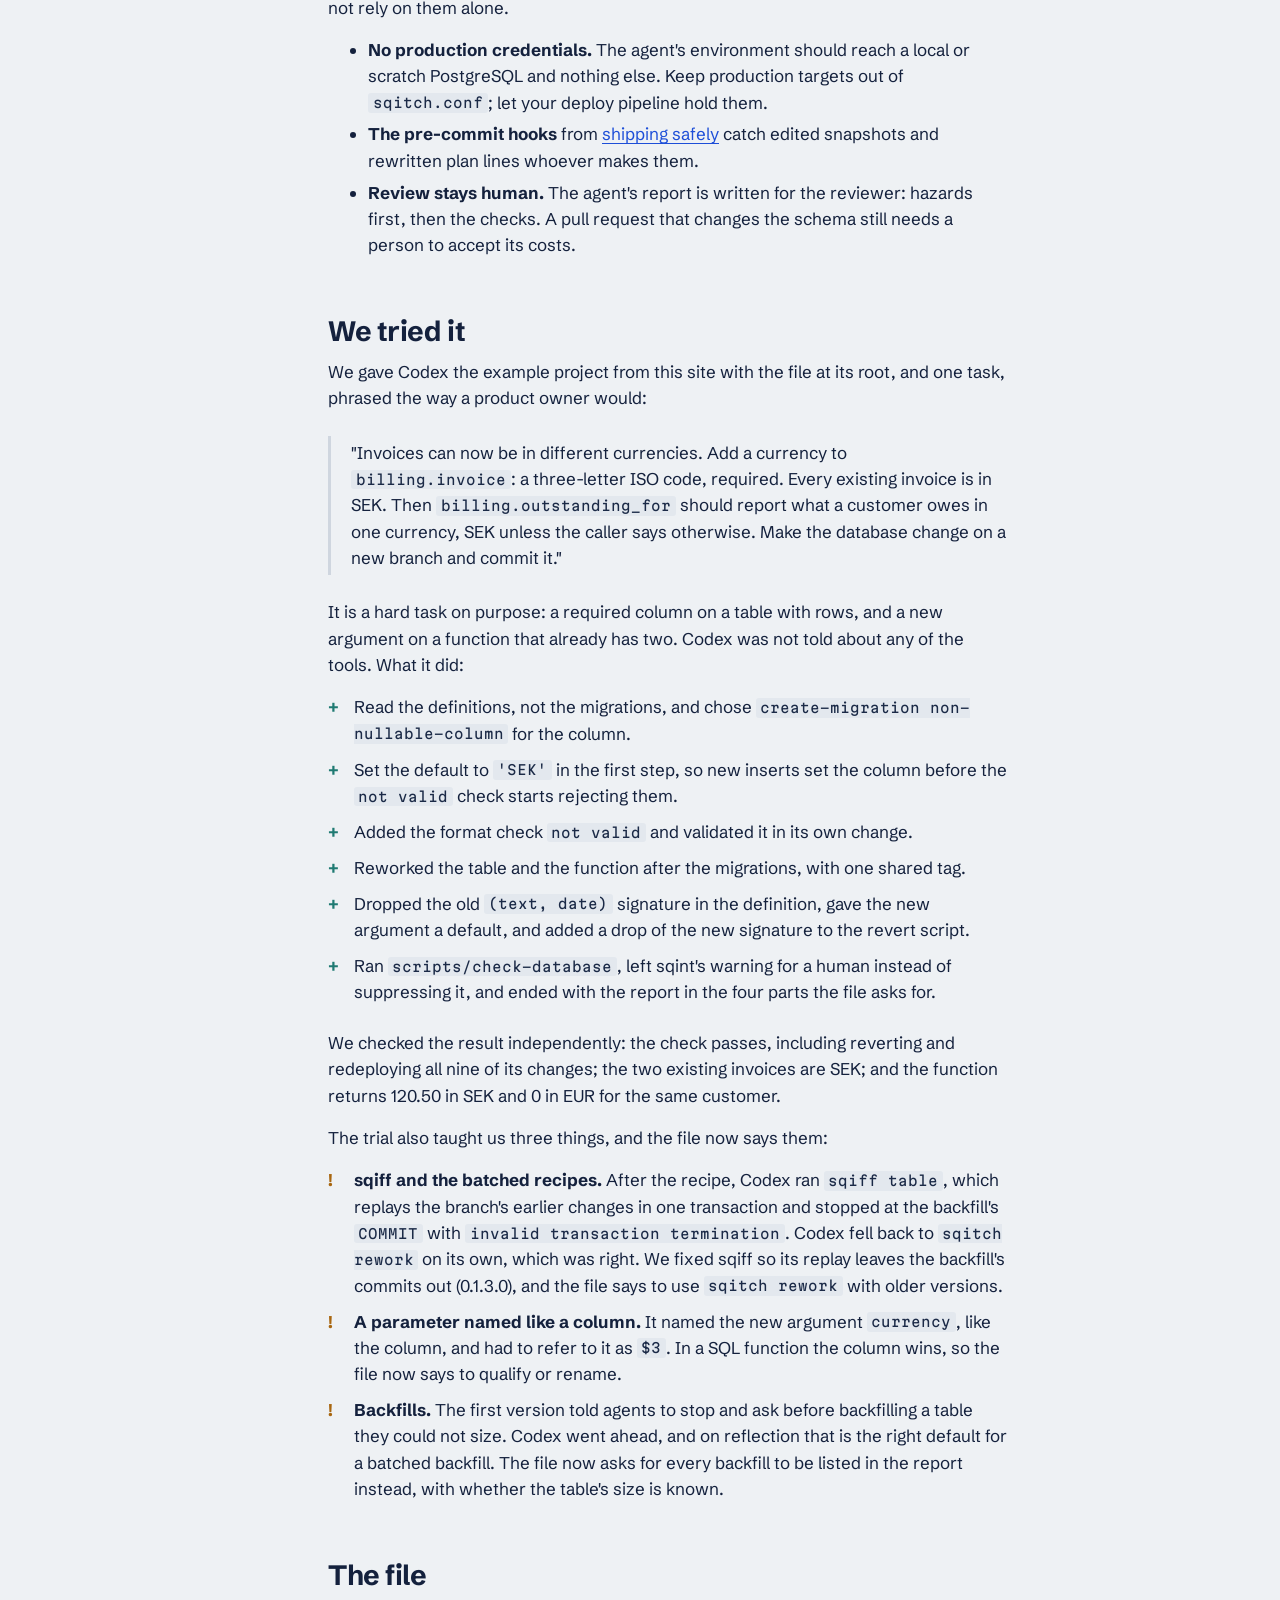
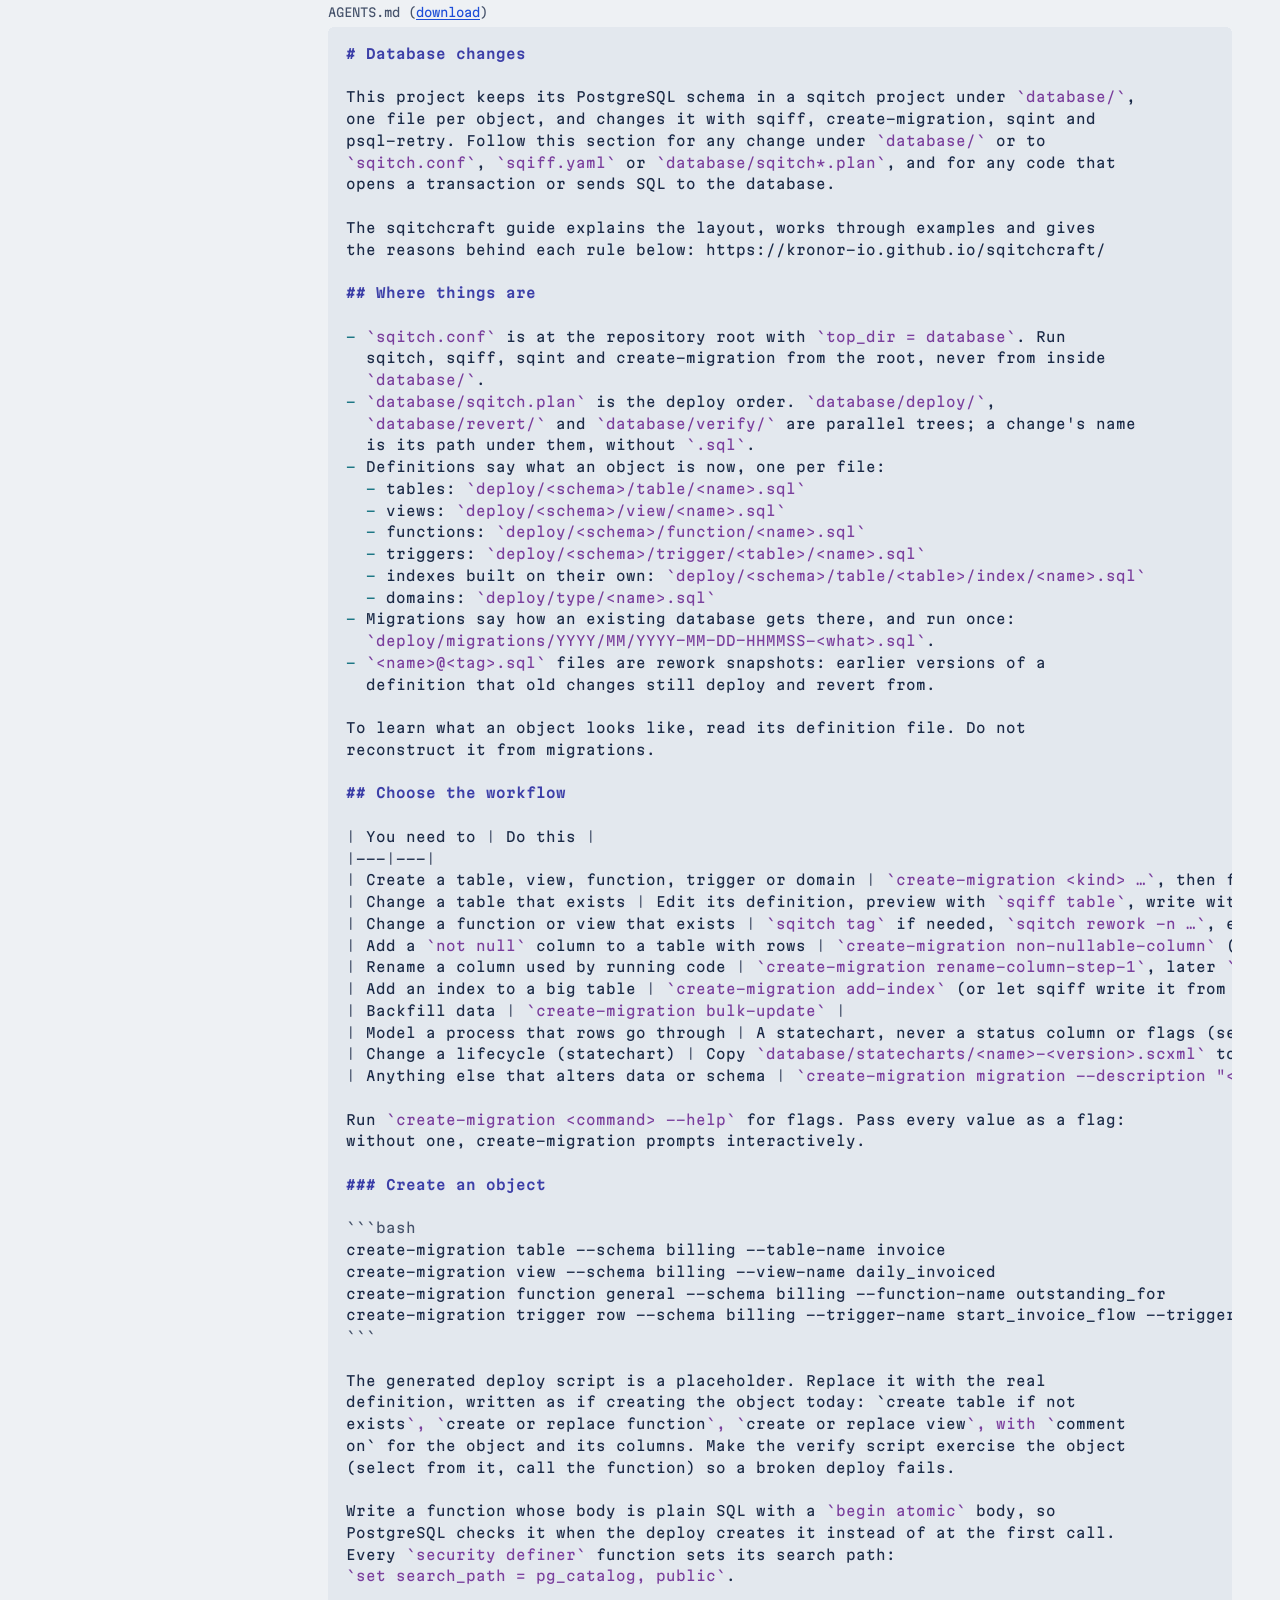
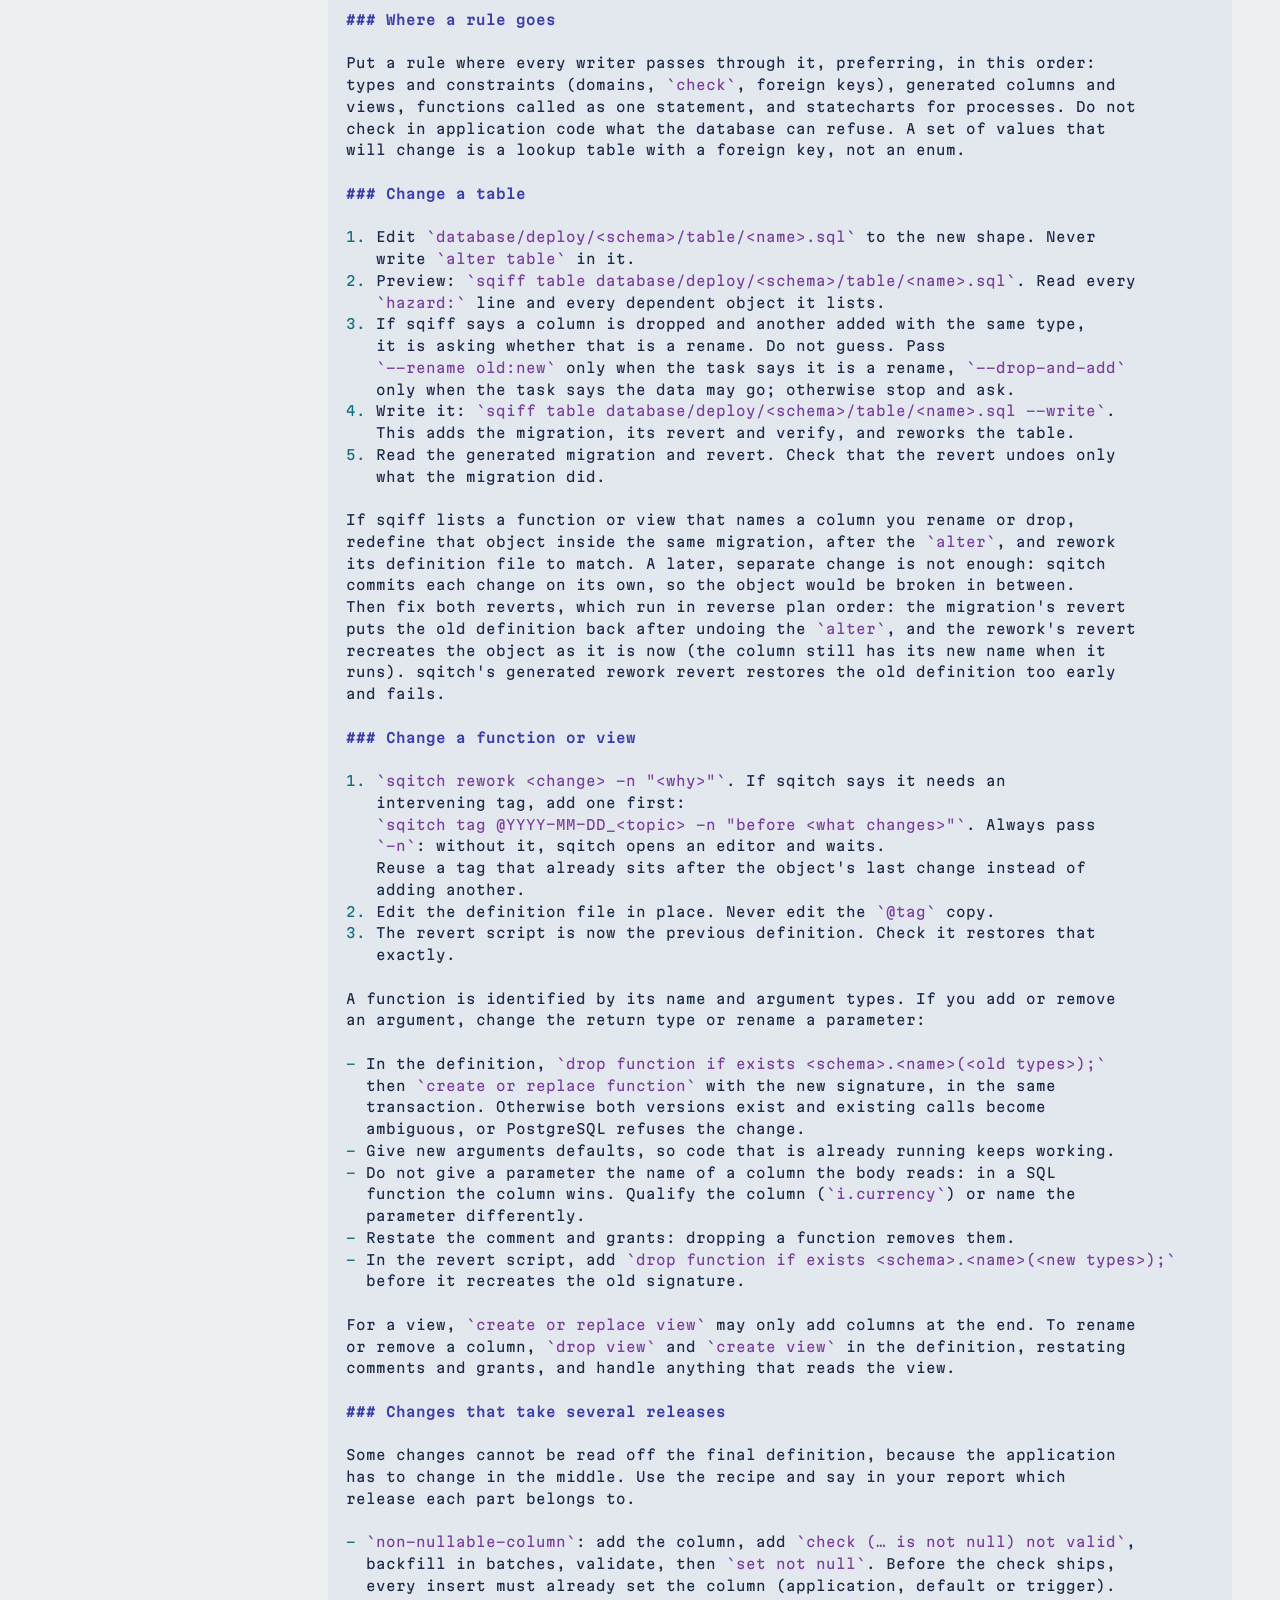
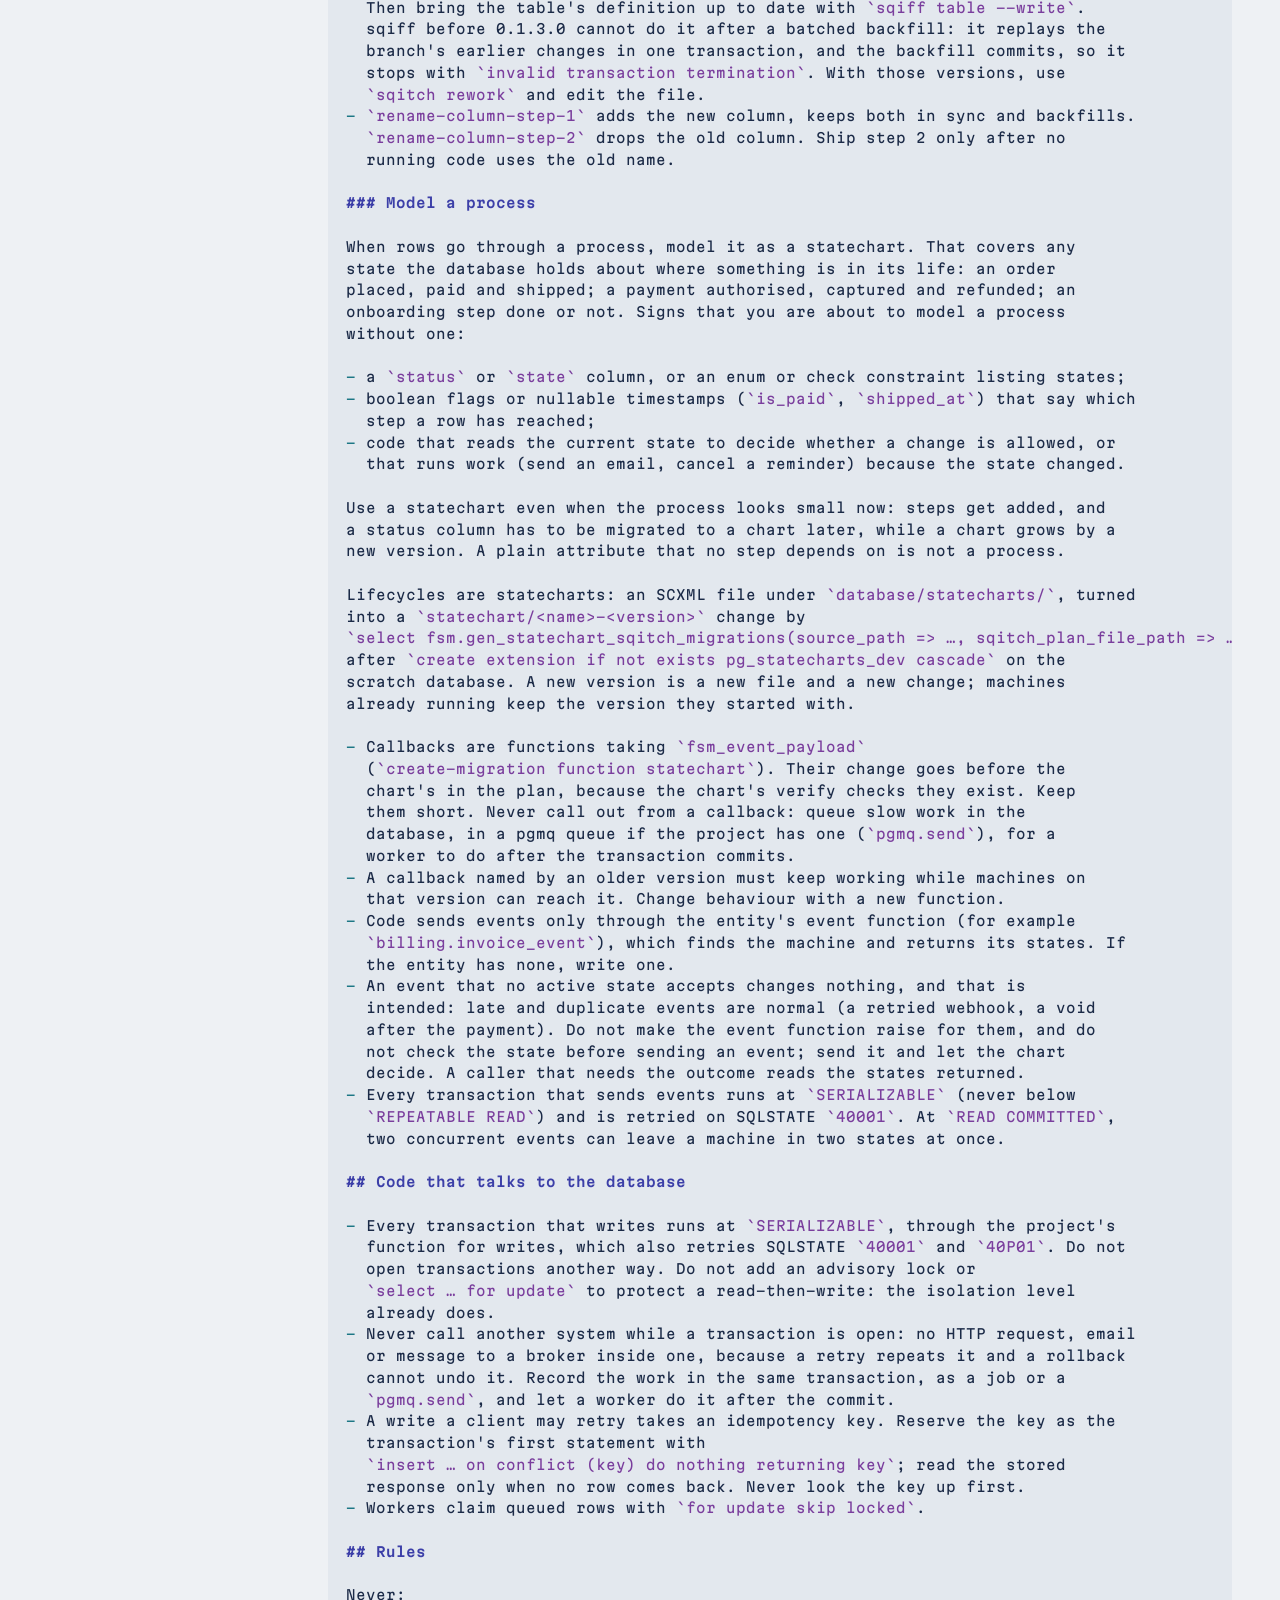
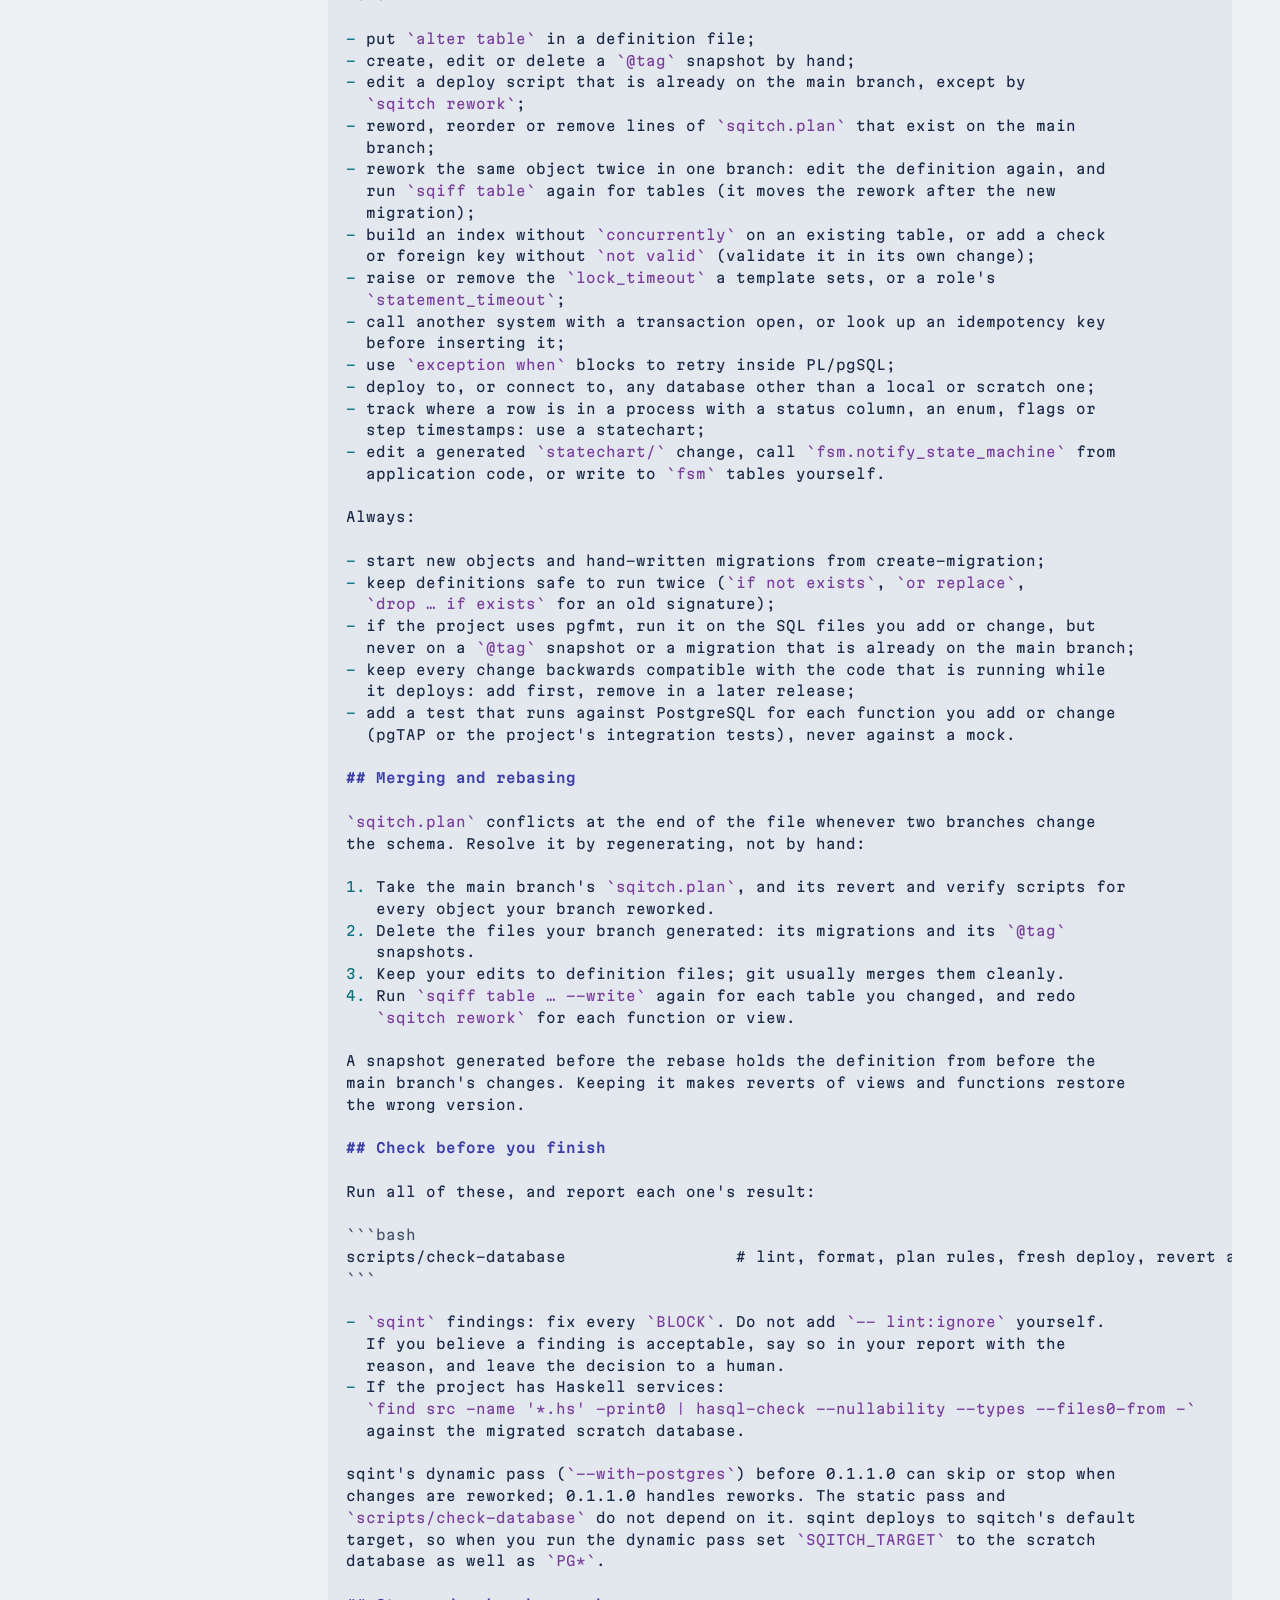
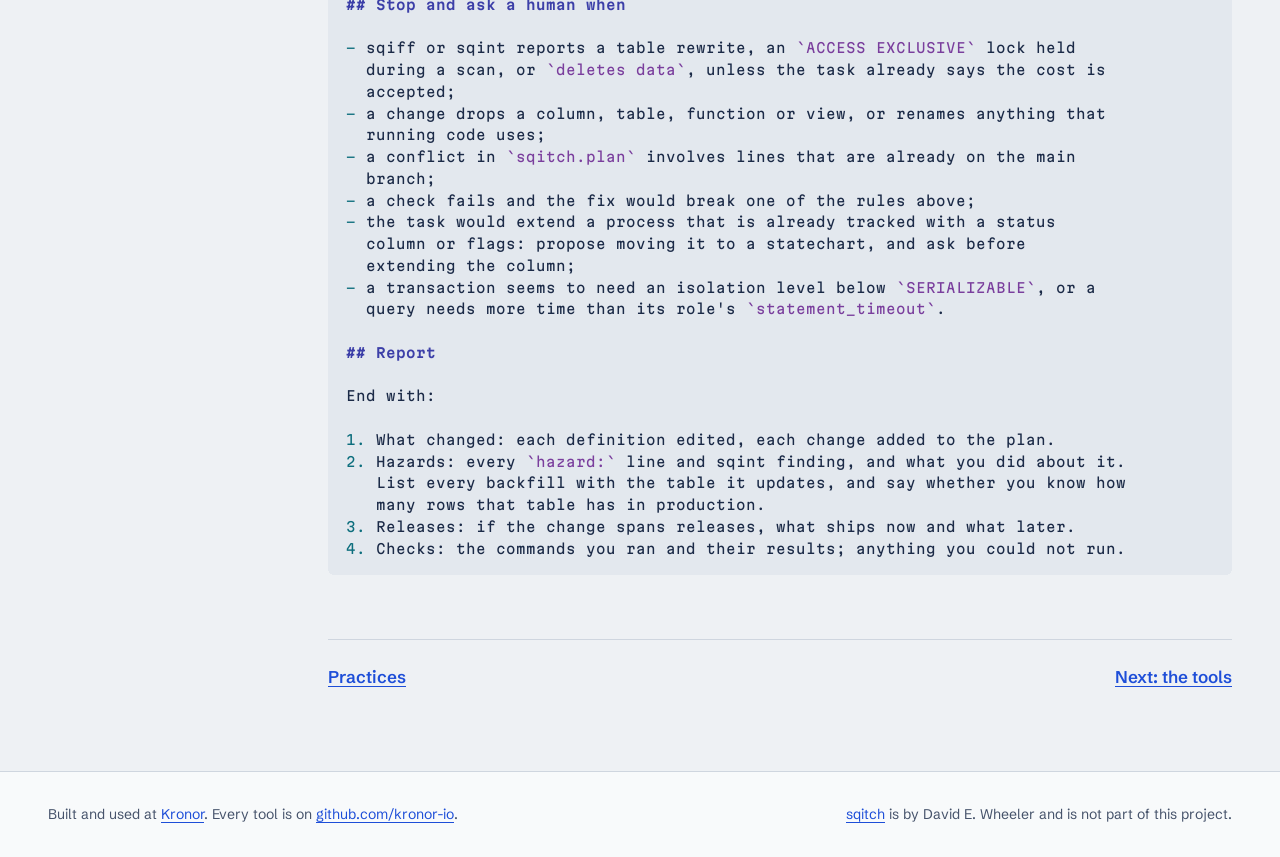
==== commit 0f0e6666: "AGENTS.md: the runtime practices, for code that talks to the database The instructions now cover cod" ====
--- a/agents.html
+++ b/agents.html
@@ -78,8 +78,9 @@
       <thead><tr><th>Section</th><th>What it gives the agent</th></tr></thead>
       <tbody>
         <tr><td>Where things are</td><td>The layout, and the instruction to read an object's definition instead of reconstructing it from migrations.</td></tr>
-        <tr><td>Choose the workflow</td><td>A table from task to command: create an object, change a table, change a function or view, the multi-release recipes. Commands are given with every flag, because create-migration prompts when one is missing and sqitch opens an editor without <code>-n</code>.</td></tr>
+        <tr><td>Choose the workflow</td><td>A table from task to command: create an object, change a table, change a function or view, the multi-release recipes. Where a rule goes: constraints and types first, then views, functions and statecharts. Commands are given with every flag, because create-migration prompts when one is missing and sqitch opens an editor without <code>-n</code>.</td></tr>
         <tr><td>Model a process</td><td>When rows go through a process, a <a href="lifecycles.html">statechart</a>, never a status column, enum or flags. The signs that a task is a process, how to change a chart, and that late and duplicate events are left to the chart rather than turned into errors.</td></tr>
+        <tr><td>Code that talks to the database</td><td>The runtime rules from <a href="practices.html">practices</a>: every write at <code>SERIALIZABLE</code> through one retrying function, no calls to other systems while a transaction is open, idempotency keys inserted before they are read, and queues claimed with <code>skip locked</code>.</td></tr>
         <tr><td>Rules</td><td>The nevers and alwayses from <a href="layout.html">the layout</a>, <a href="functions.html">functions</a> and <a href="pipeline.html">shipping safely</a>, stated without exceptions.</td></tr>
         <tr><td>Merging and rebasing</td><td>The regenerate-don't-merge procedure from <a href="git.html#conflicts">git and review</a>, and why a stale snapshot matters.</td></tr>
         <tr><td>Check before you finish</td><td>One command, and what to do with sqint's findings: fix BLOCKs, never write a <code>lint:ignore</code> itself.</td></tr>
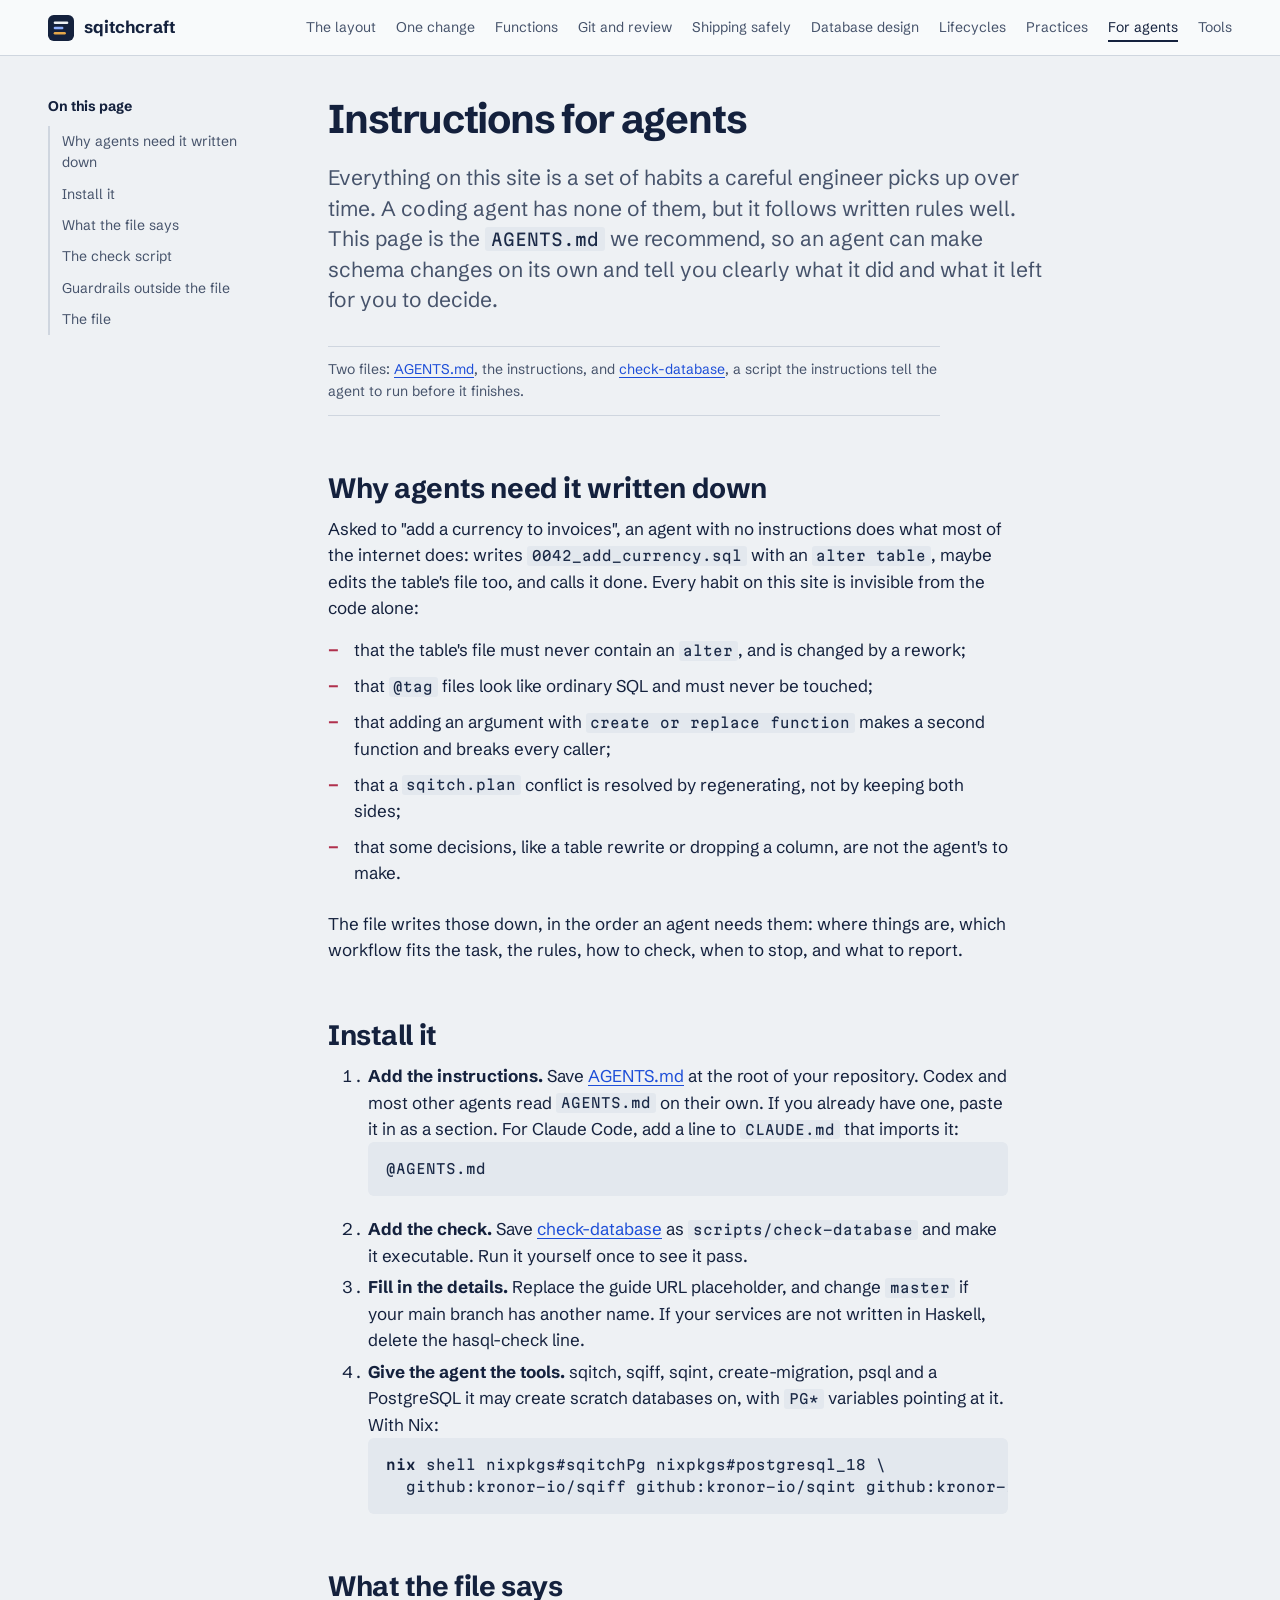
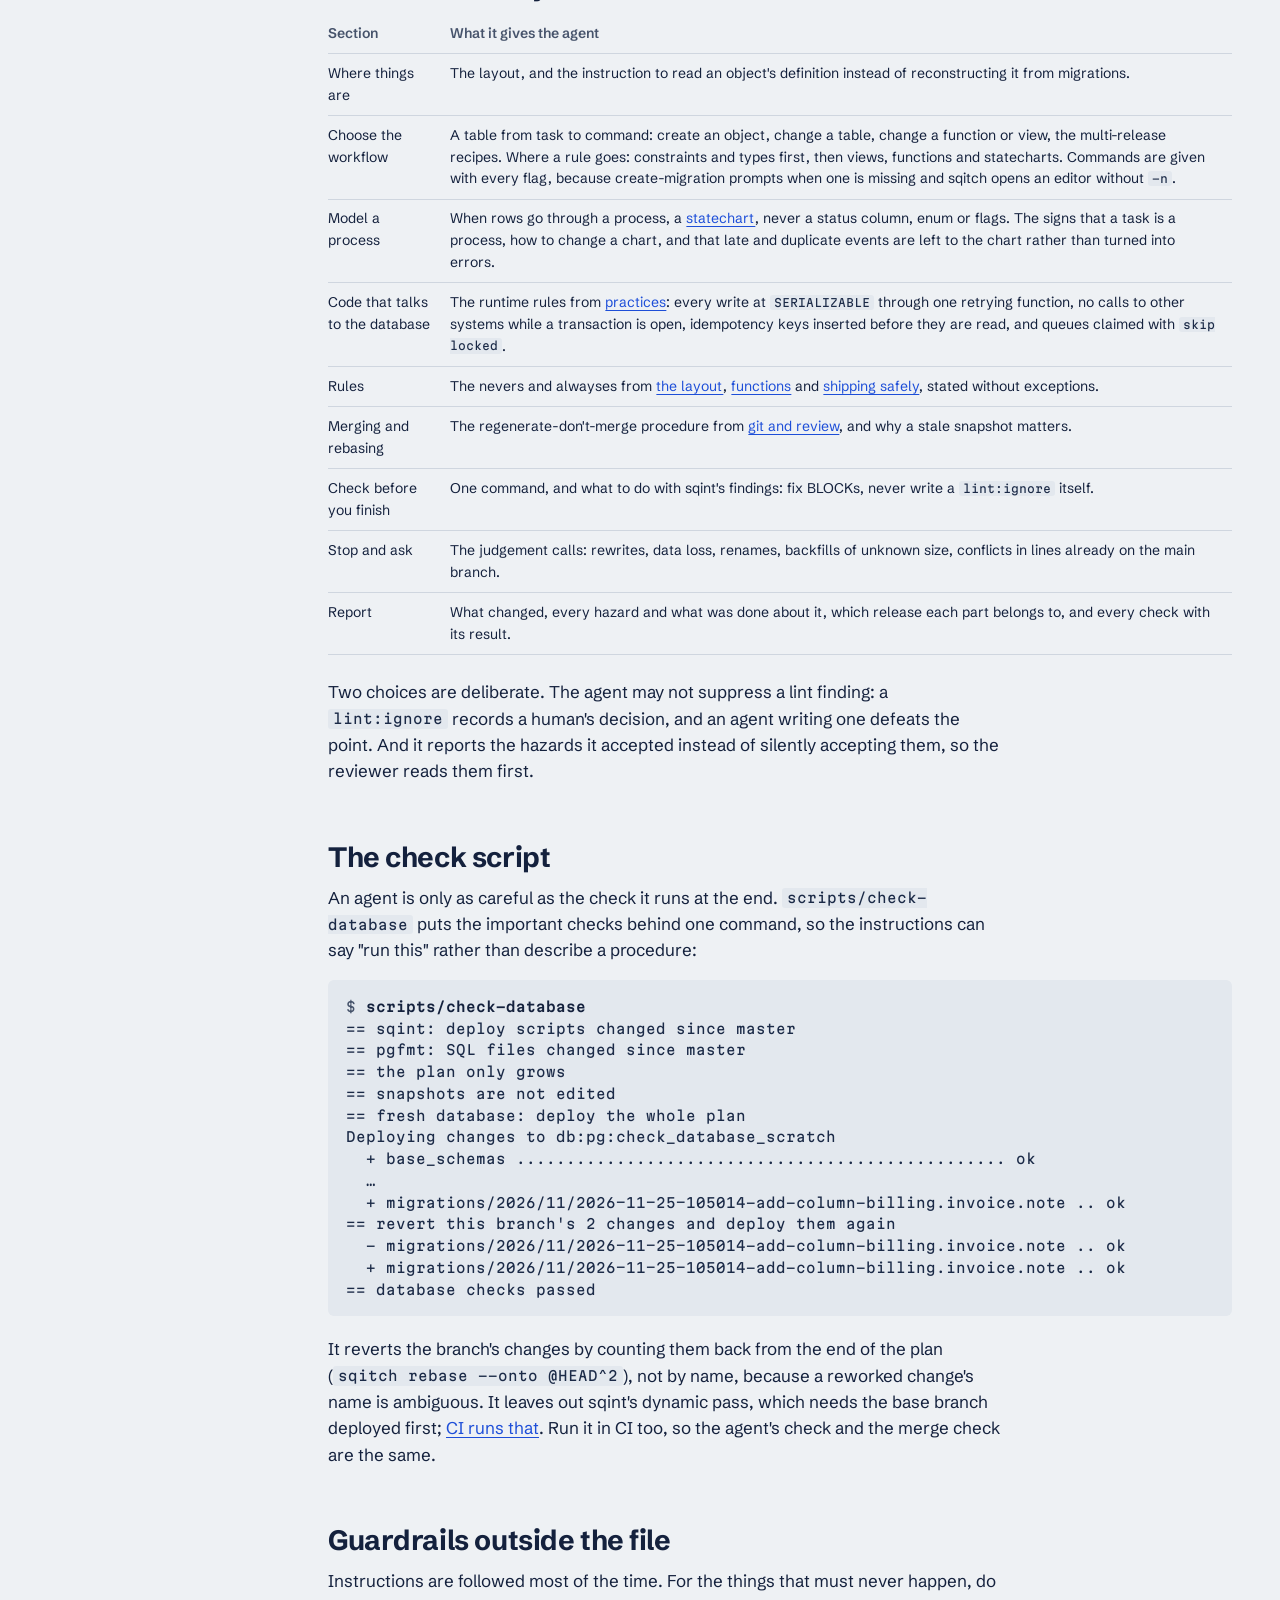
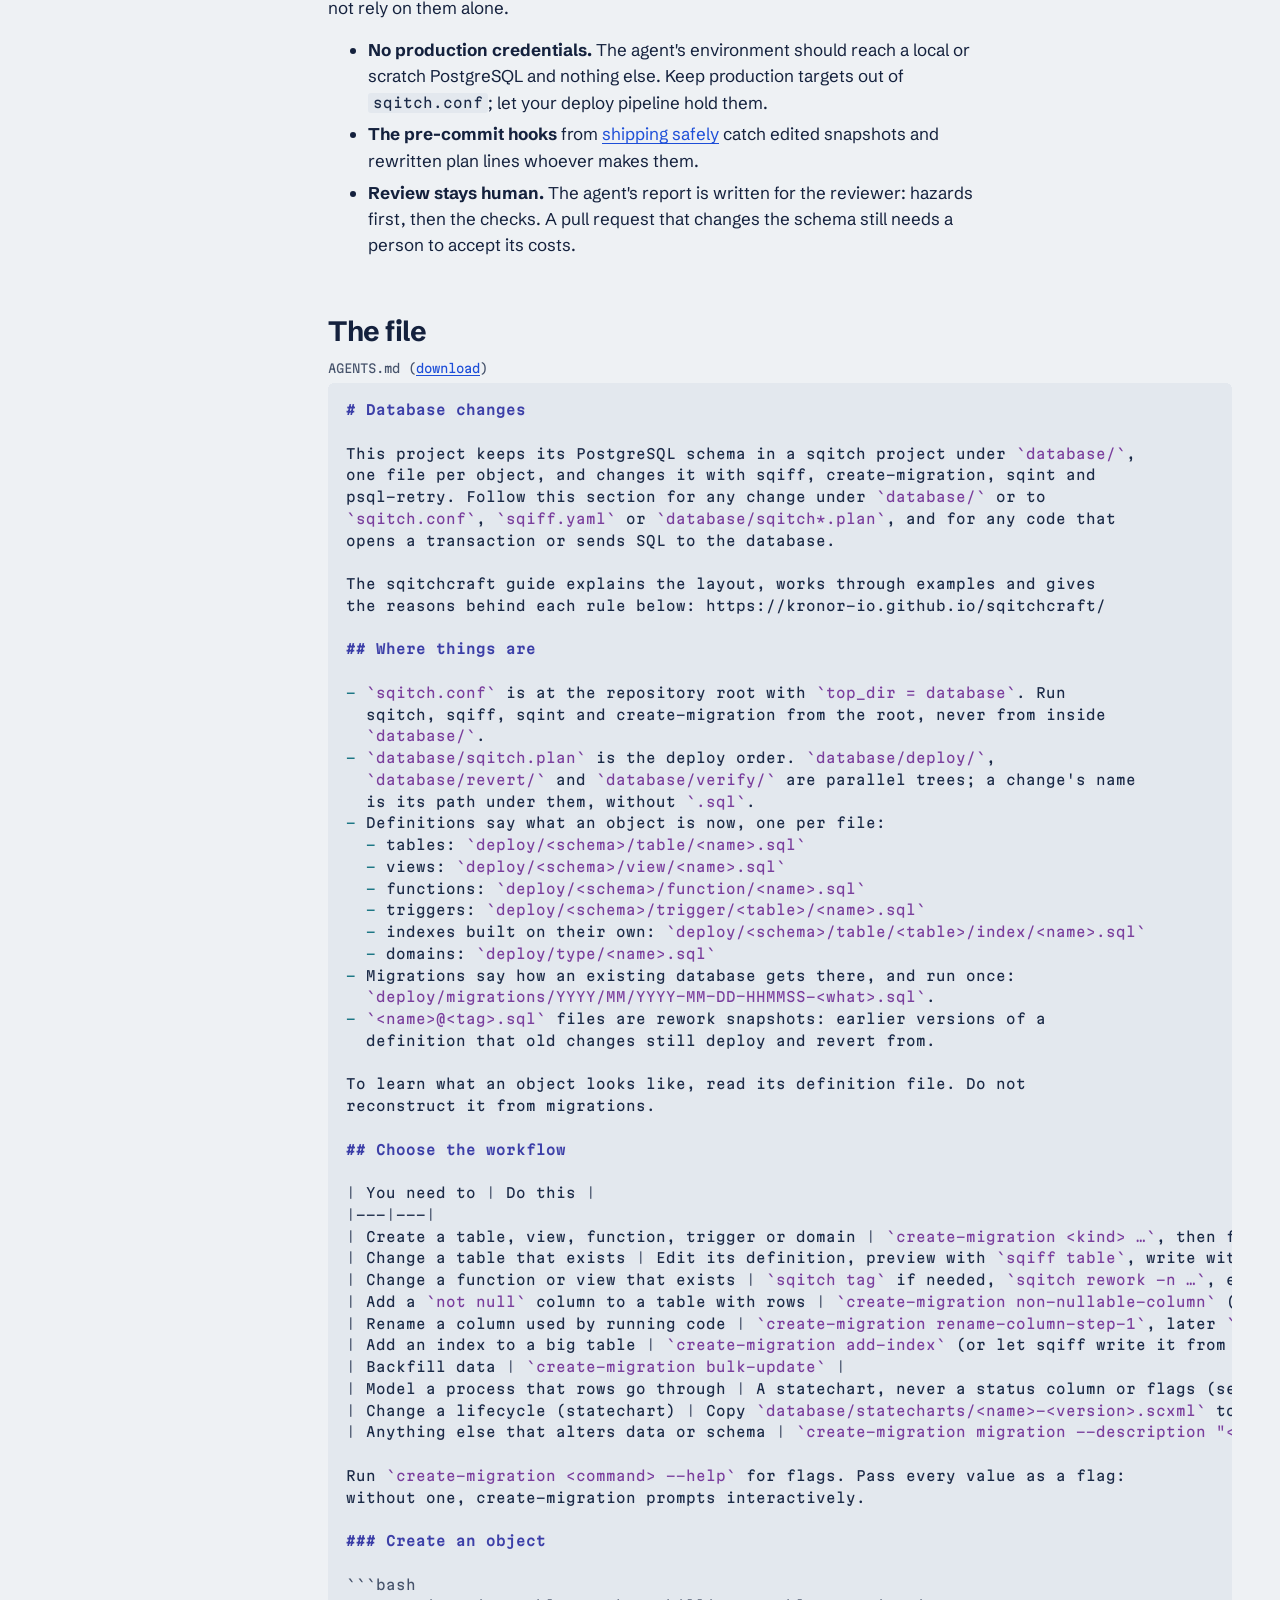
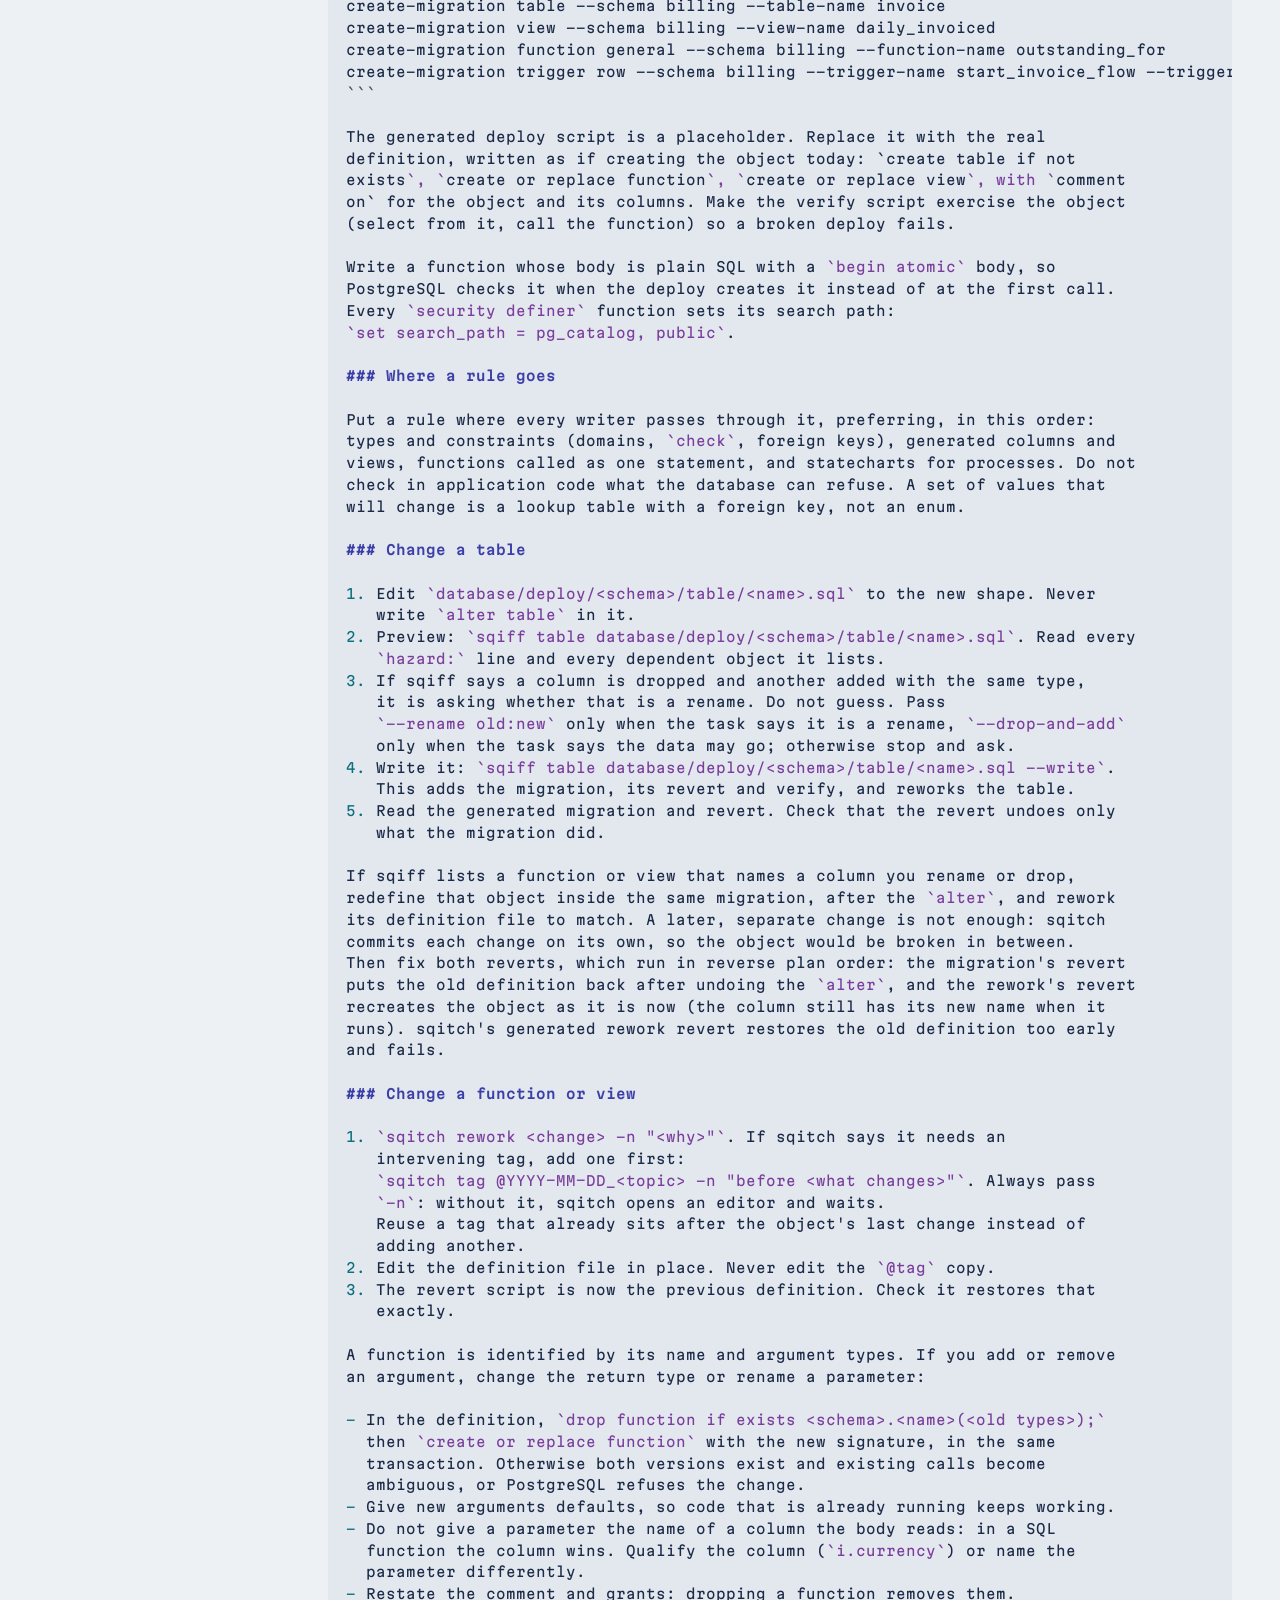
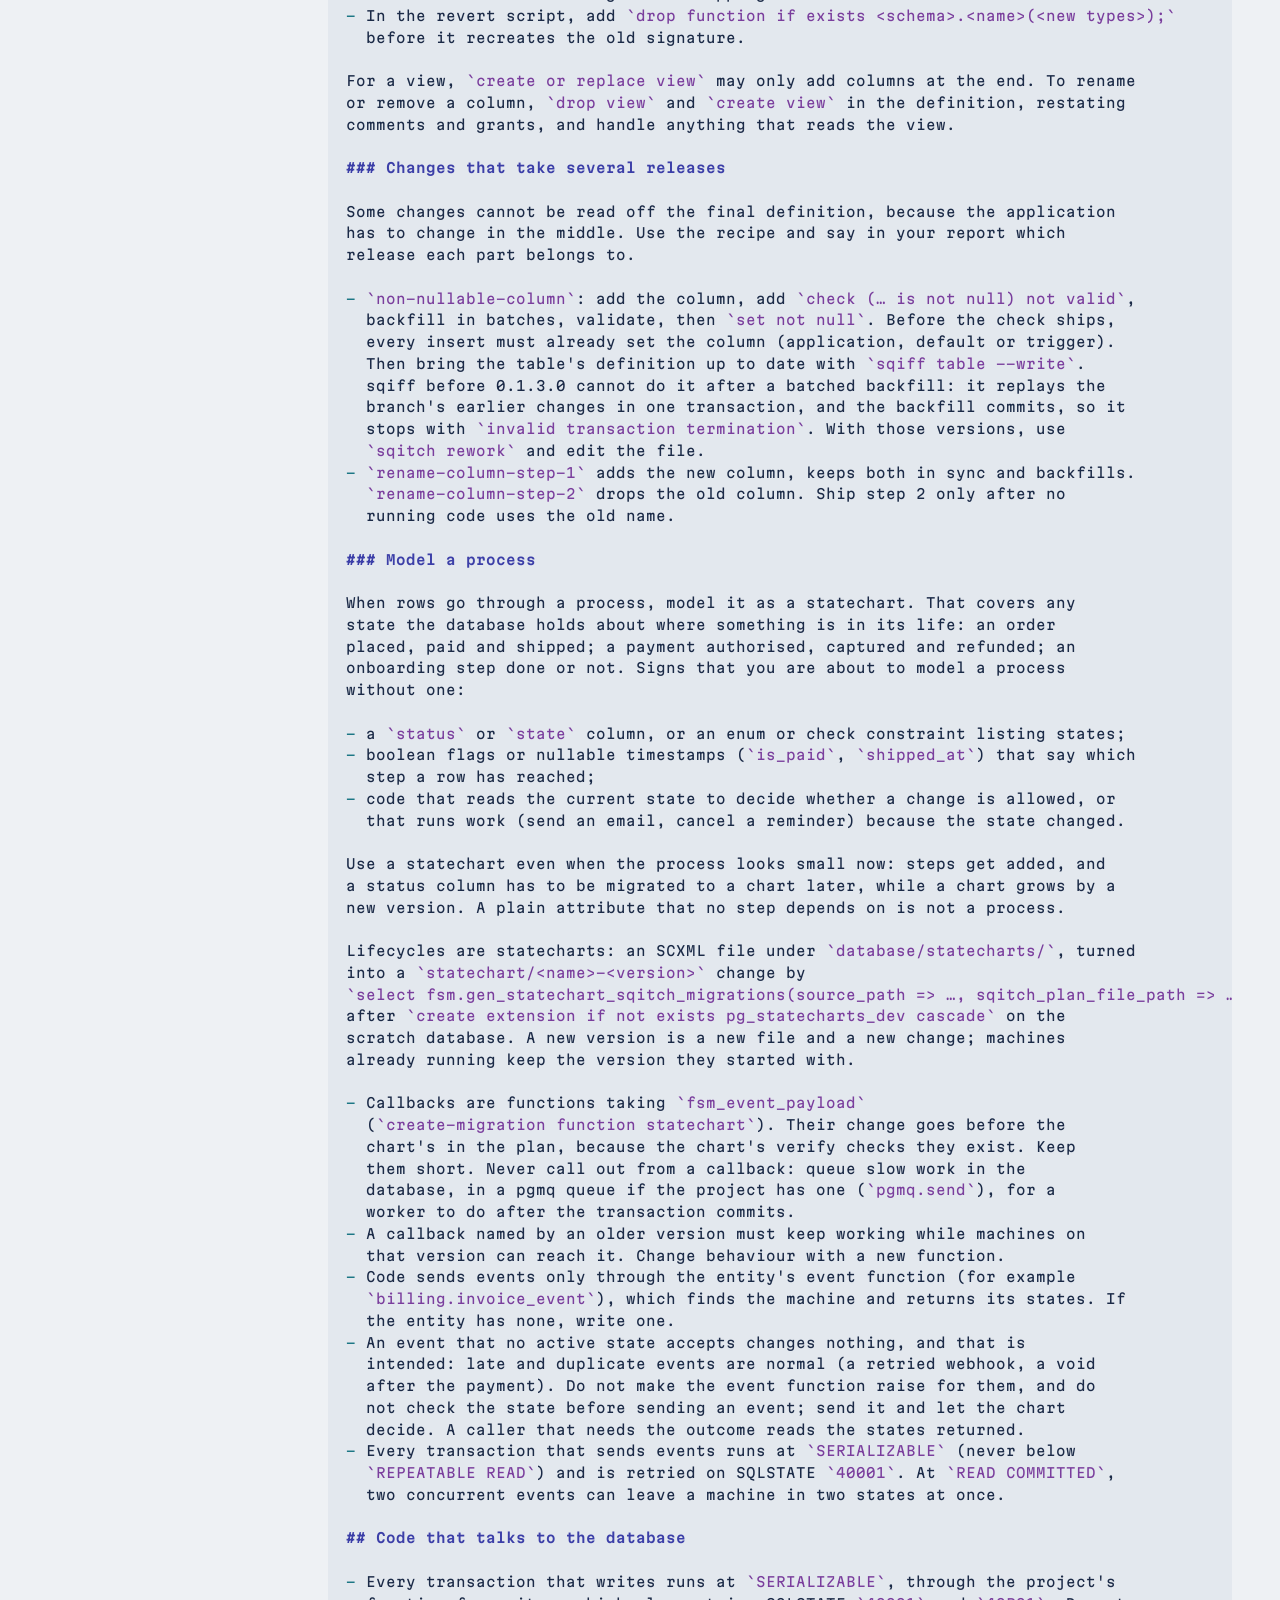
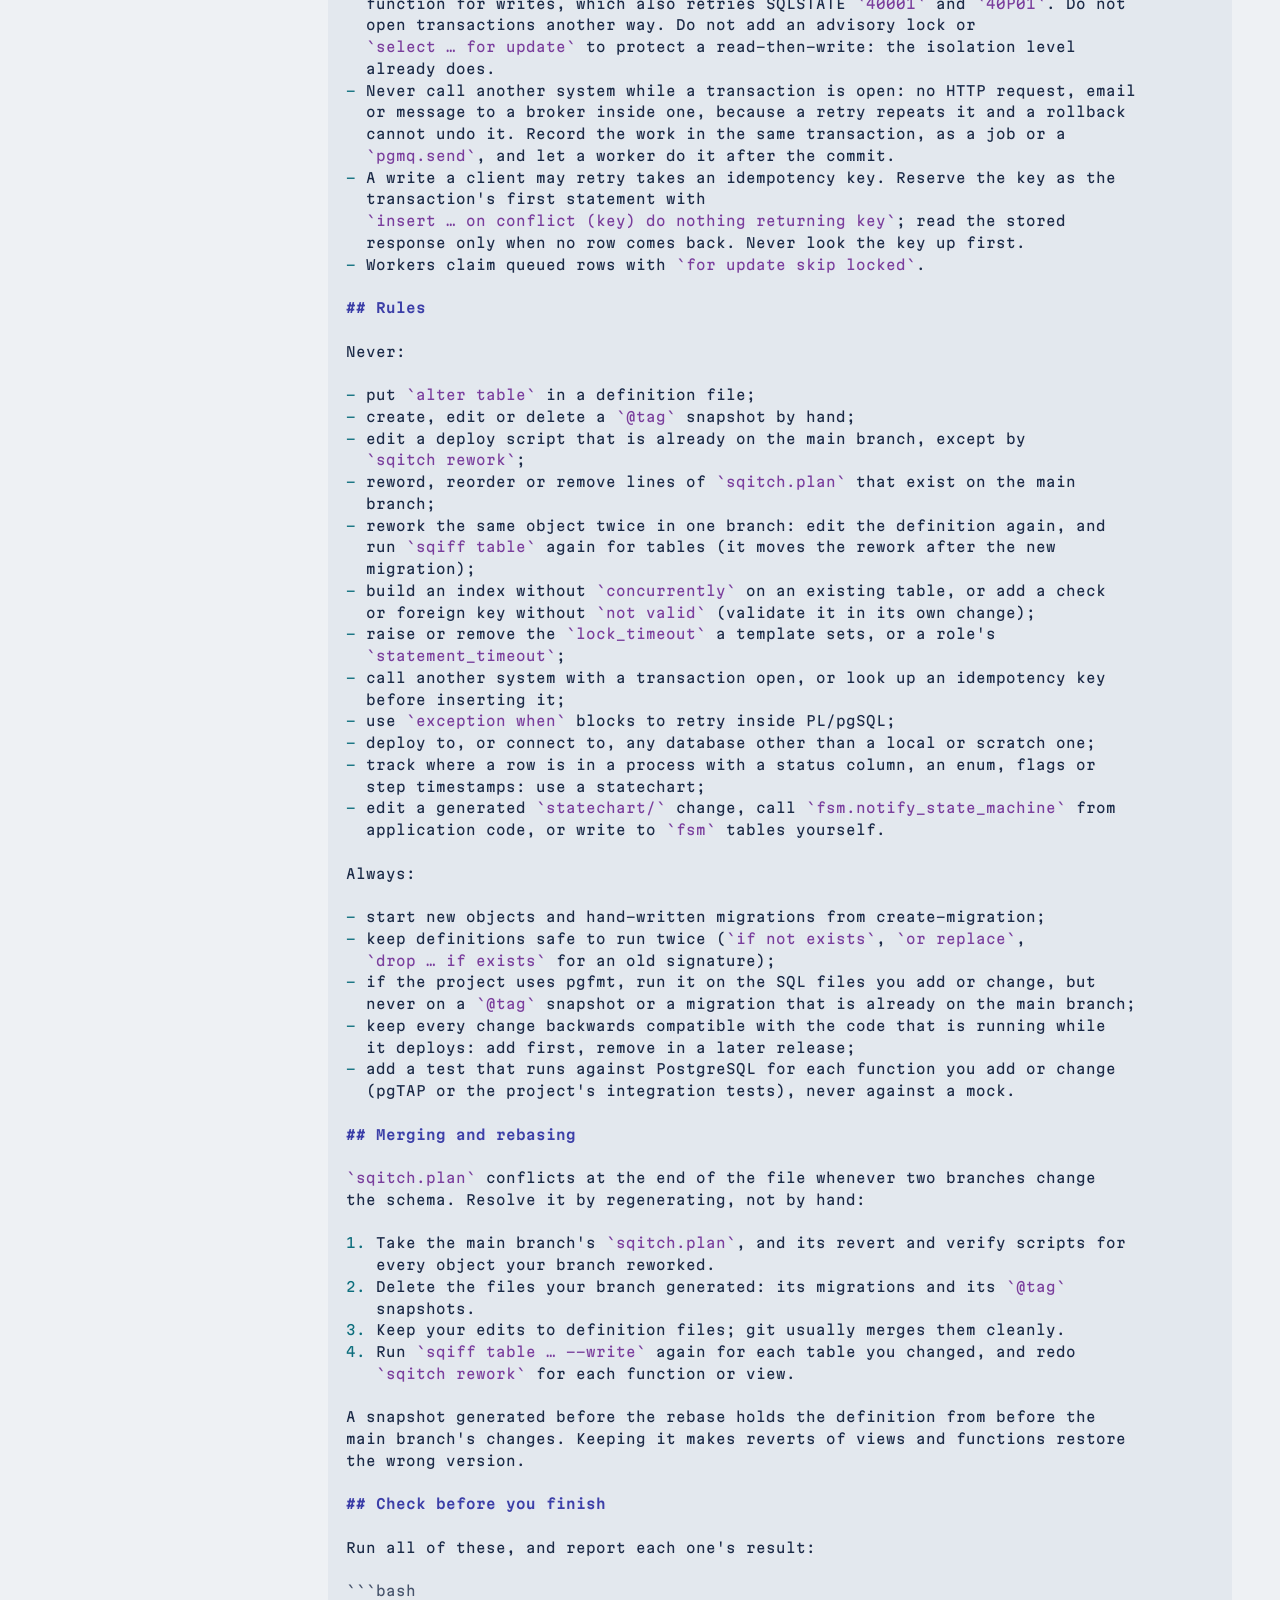
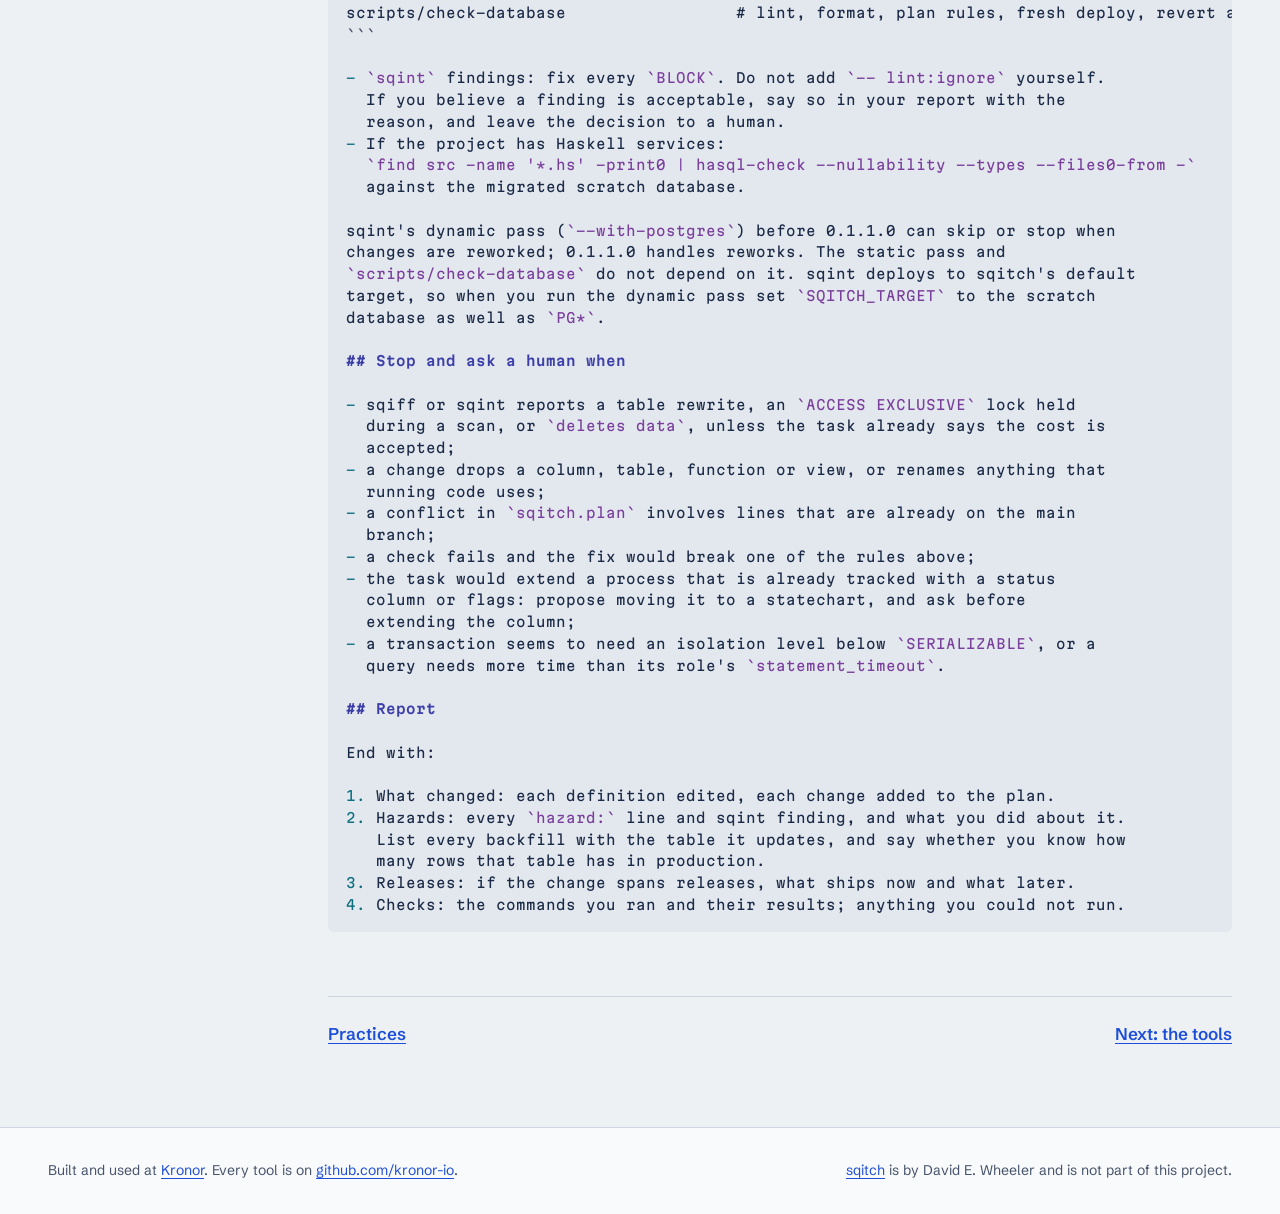
==== commit 3a42a861: "For agents: drop the We tried it section Co-Authored-By: Claude Opus 5.5 <noreply@anthropic.com>" ====
--- a/agents.html
+++ b/agents.html
@@ -40,7 +40,6 @@
       <li><a href="#contents">What the file says</a></li>
       <li><a href="#check">The check script</a></li>
       <li><a href="#guardrails">Guardrails outside the file</a></li>
-      <li><a href="#tested">We tried it</a></li>
       <li><a href="#file">The file</a></li>
     </ul>
   </nav>
@@ -117,28 +116,6 @@
       <li><strong>Review stays human.</strong> The agent's report is written for the reviewer: hazards first, then the checks. A pull request that changes the schema still needs a person to accept its costs.</li>
     </ul>
 
-    <h2 id="tested">We tried it</h2>
-    <p>We gave Codex the example project from this site with the file at its root, and one task, phrased the way a product owner would:</p>
-    <div class="story">
-      <p>"Invoices can now be in different currencies. Add a currency to <code>billing.invoice</code>: a three-letter ISO code, required. Every existing invoice is in SEK. Then <code>billing.outstanding_for</code> should report what a customer owes in one currency, SEK unless the caller says otherwise. Make the database change on a new branch and commit it."</p>
-    </div>
-    <p>It is a hard task on purpose: a required column on a table with rows, and a new argument on a function that already has two. Codex was not told about any of the tools. What it did:</p>
-    <ul class="verdicts">
-      <li class="yes">Read the definitions, not the migrations, and chose <code>create-migration non-nullable-column</code> for the column.</li>
-      <li class="yes">Set the default to <code>'SEK'</code> in the first step, so new inserts set the column before the <code>not valid</code> check starts rejecting them.</li>
-      <li class="yes">Added the format check <code>not valid</code> and validated it in its own change.</li>
-      <li class="yes">Reworked the table and the function after the migrations, with one shared tag.</li>
-      <li class="yes">Dropped the old <code>(text, date)</code> signature in the definition, gave the new argument a default, and added a drop of the new signature to the revert script.</li>
-      <li class="yes">Ran <code>scripts/check-database</code>, left sqint's warning for a human instead of suppressing it, and ended with the report in the four parts the file asks for.</li>
-    </ul>
-    <p>We checked the result independently: the check passes, including reverting and redeploying all nine of its changes; the two existing invoices are SEK; and the function returns 120.50 in SEK and 0 in EUR for the same customer.</p>
-    <p>The trial also taught us three things, and the file now says them:</p>
-    <ul class="verdicts">
-      <li class="cost"><strong>sqiff and the batched recipes.</strong> After the recipe, Codex ran <code>sqiff table</code>, which replays the branch's earlier changes in one transaction and stopped at the backfill's <code>COMMIT</code> with <code>invalid transaction termination</code>. Codex fell back to <code>sqitch rework</code> on its own, which was right. We fixed sqiff so its replay leaves the backfill's commits out (0.1.3.0), and the file says to use <code>sqitch rework</code> with older versions.</li>
-      <li class="cost"><strong>A parameter named like a column.</strong> It named the new argument <code>currency</code>, like the column, and had to refer to it as <code>$3</code>. In a SQL function the column wins, so the file now says to qualify or rename.</li>
-      <li class="cost"><strong>Backfills.</strong> The first version told agents to stop and ask before backfilling a table they could not size. Codex went ahead, and on reflection that is the right default for a batched backfill. The file now asks for every backfill to be listed in the report instead, with whether the table's size is known.</li>
-    </ul>
-
     <h2 id="file">The file</h2>
     <p class="filename">AGENTS.md (<a href="agents/AGENTS.md" download>download</a>)</p>
 <pre id="agents-md" data-lang="md">Loading <a href="agents/AGENTS.md">agents/AGENTS.md</a>…</pre>
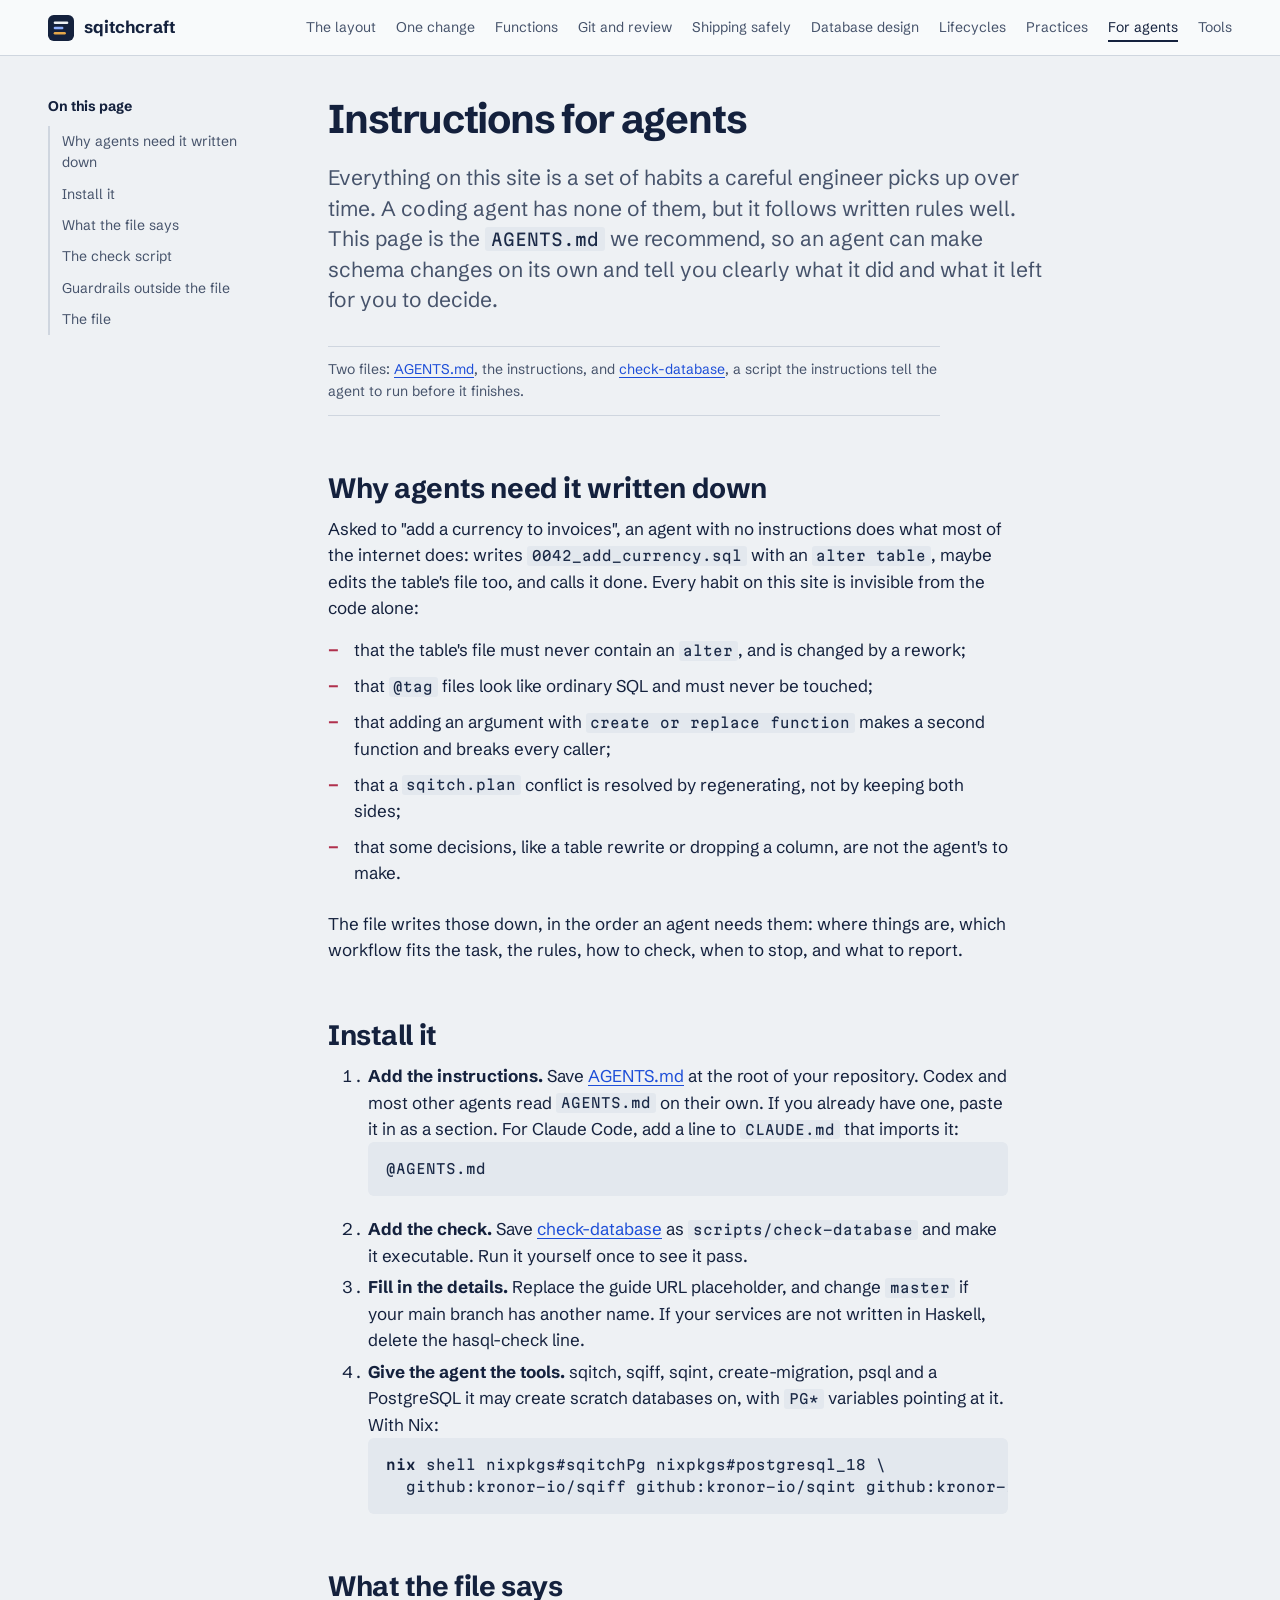
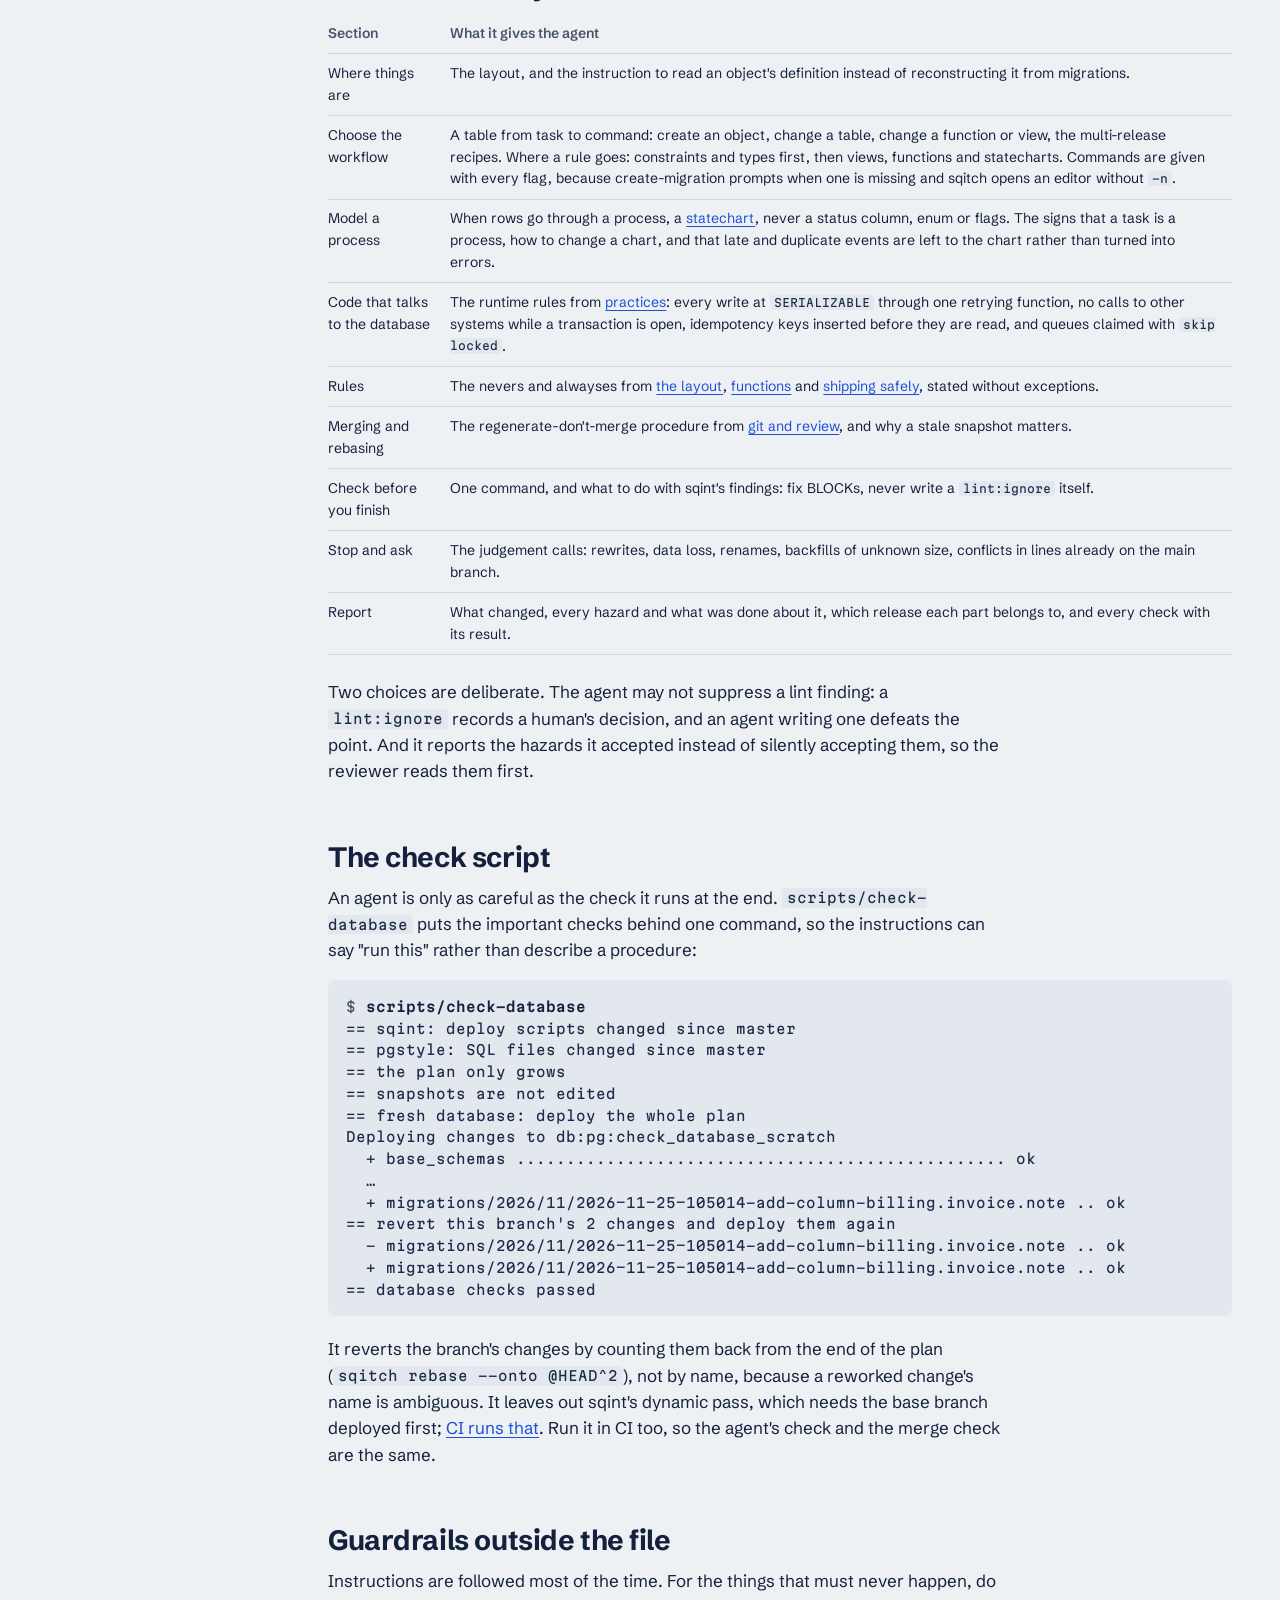
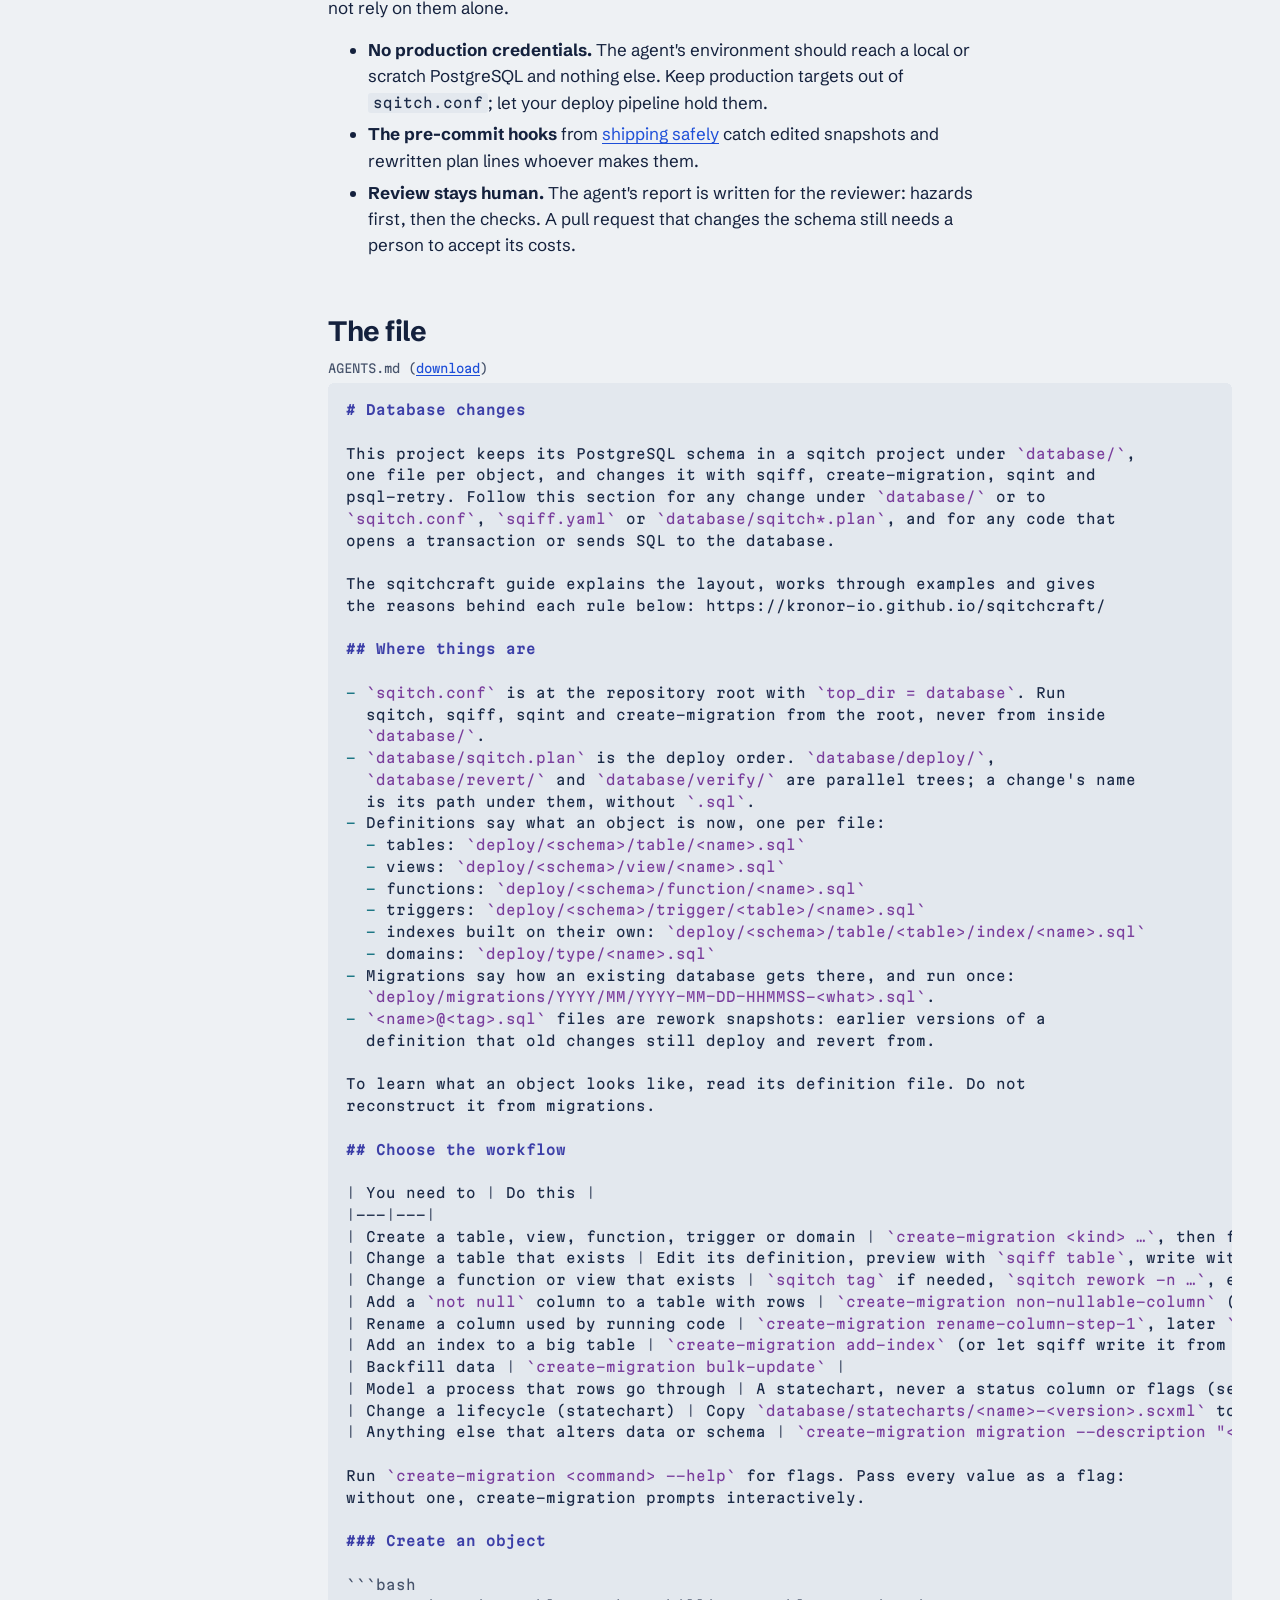
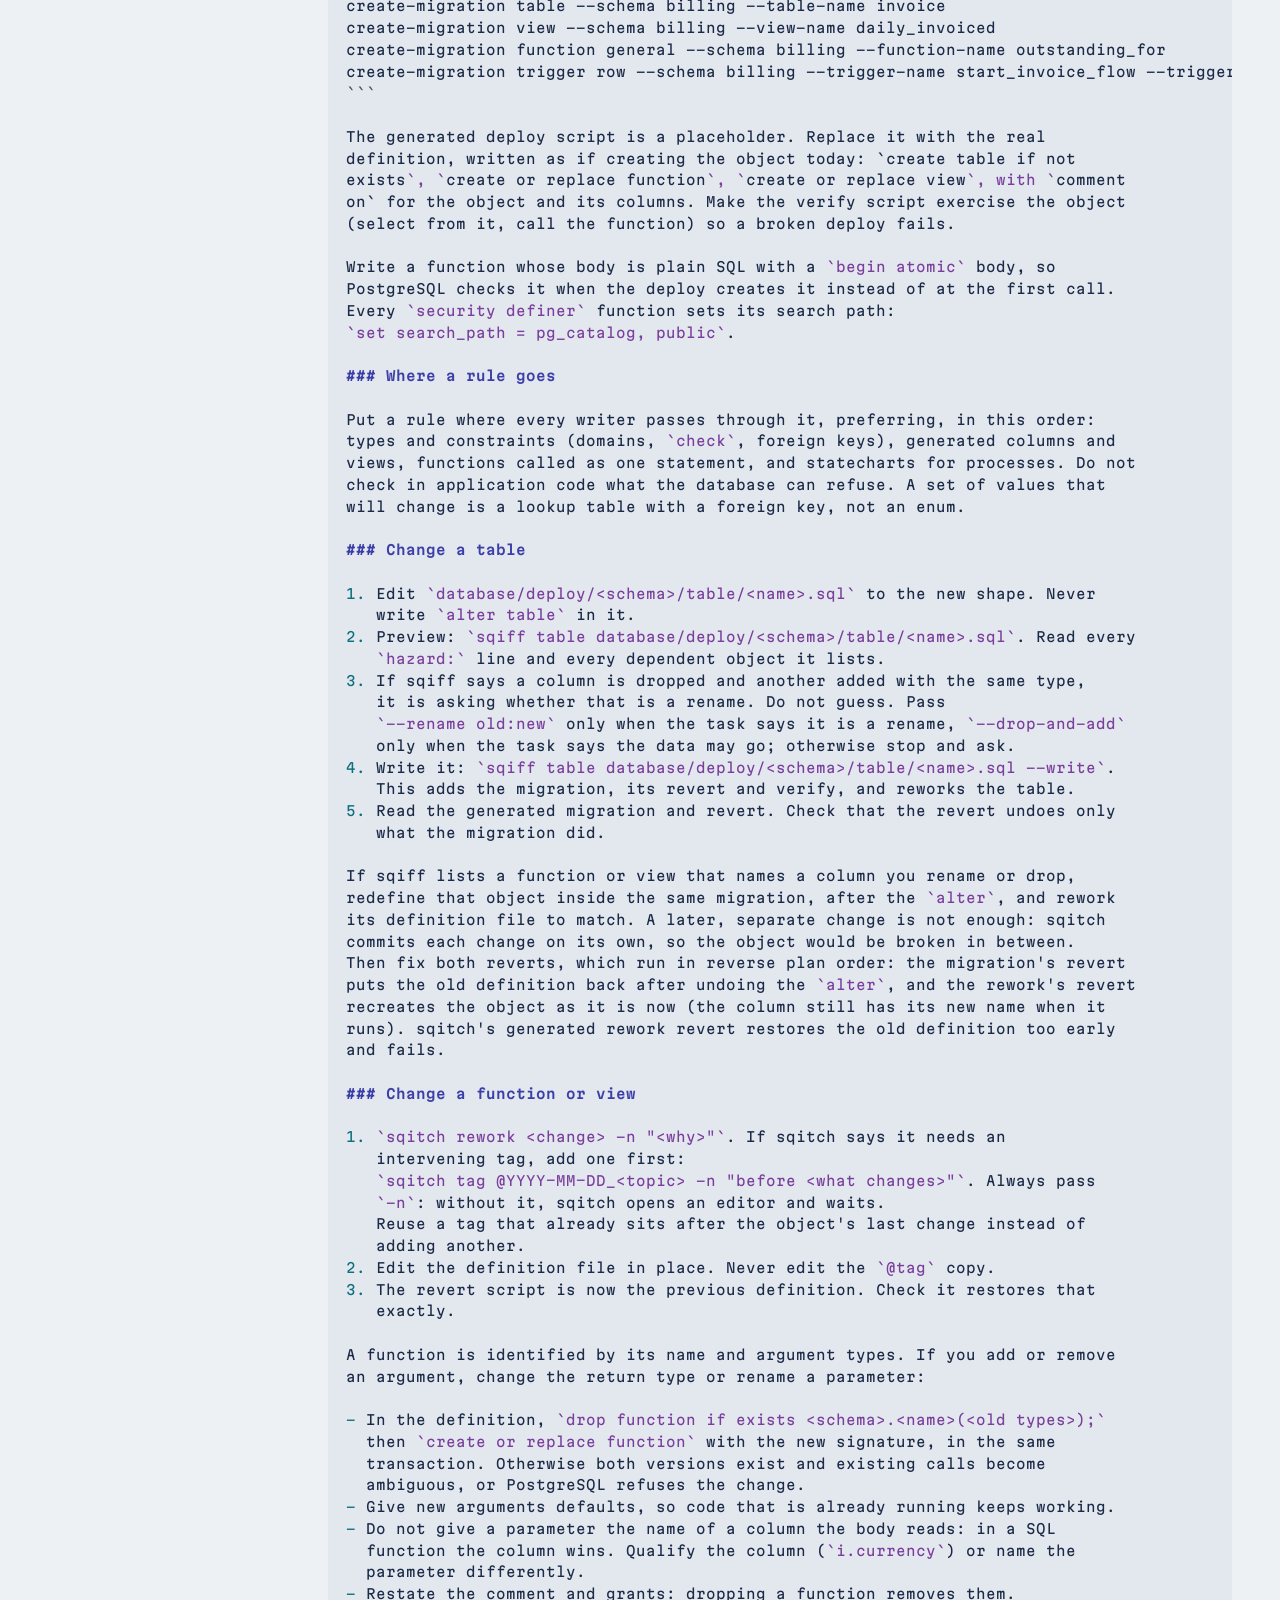
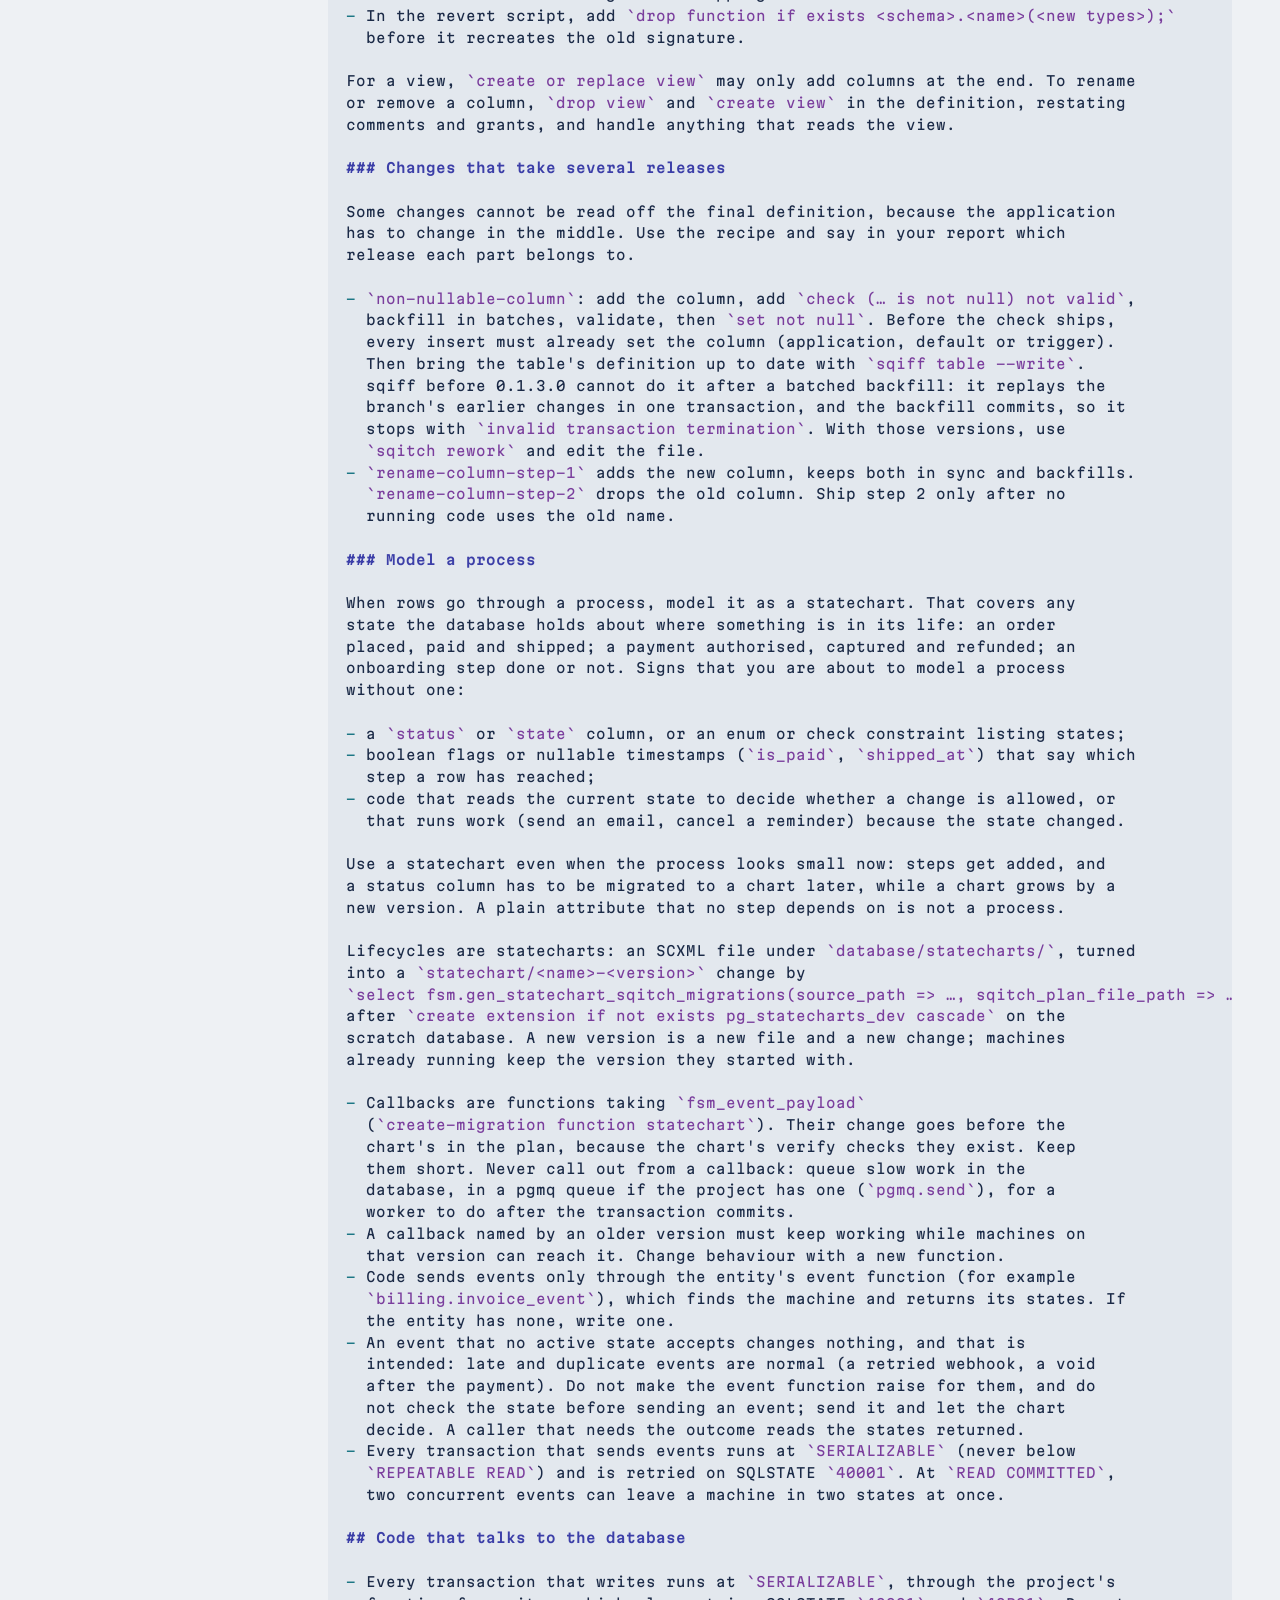
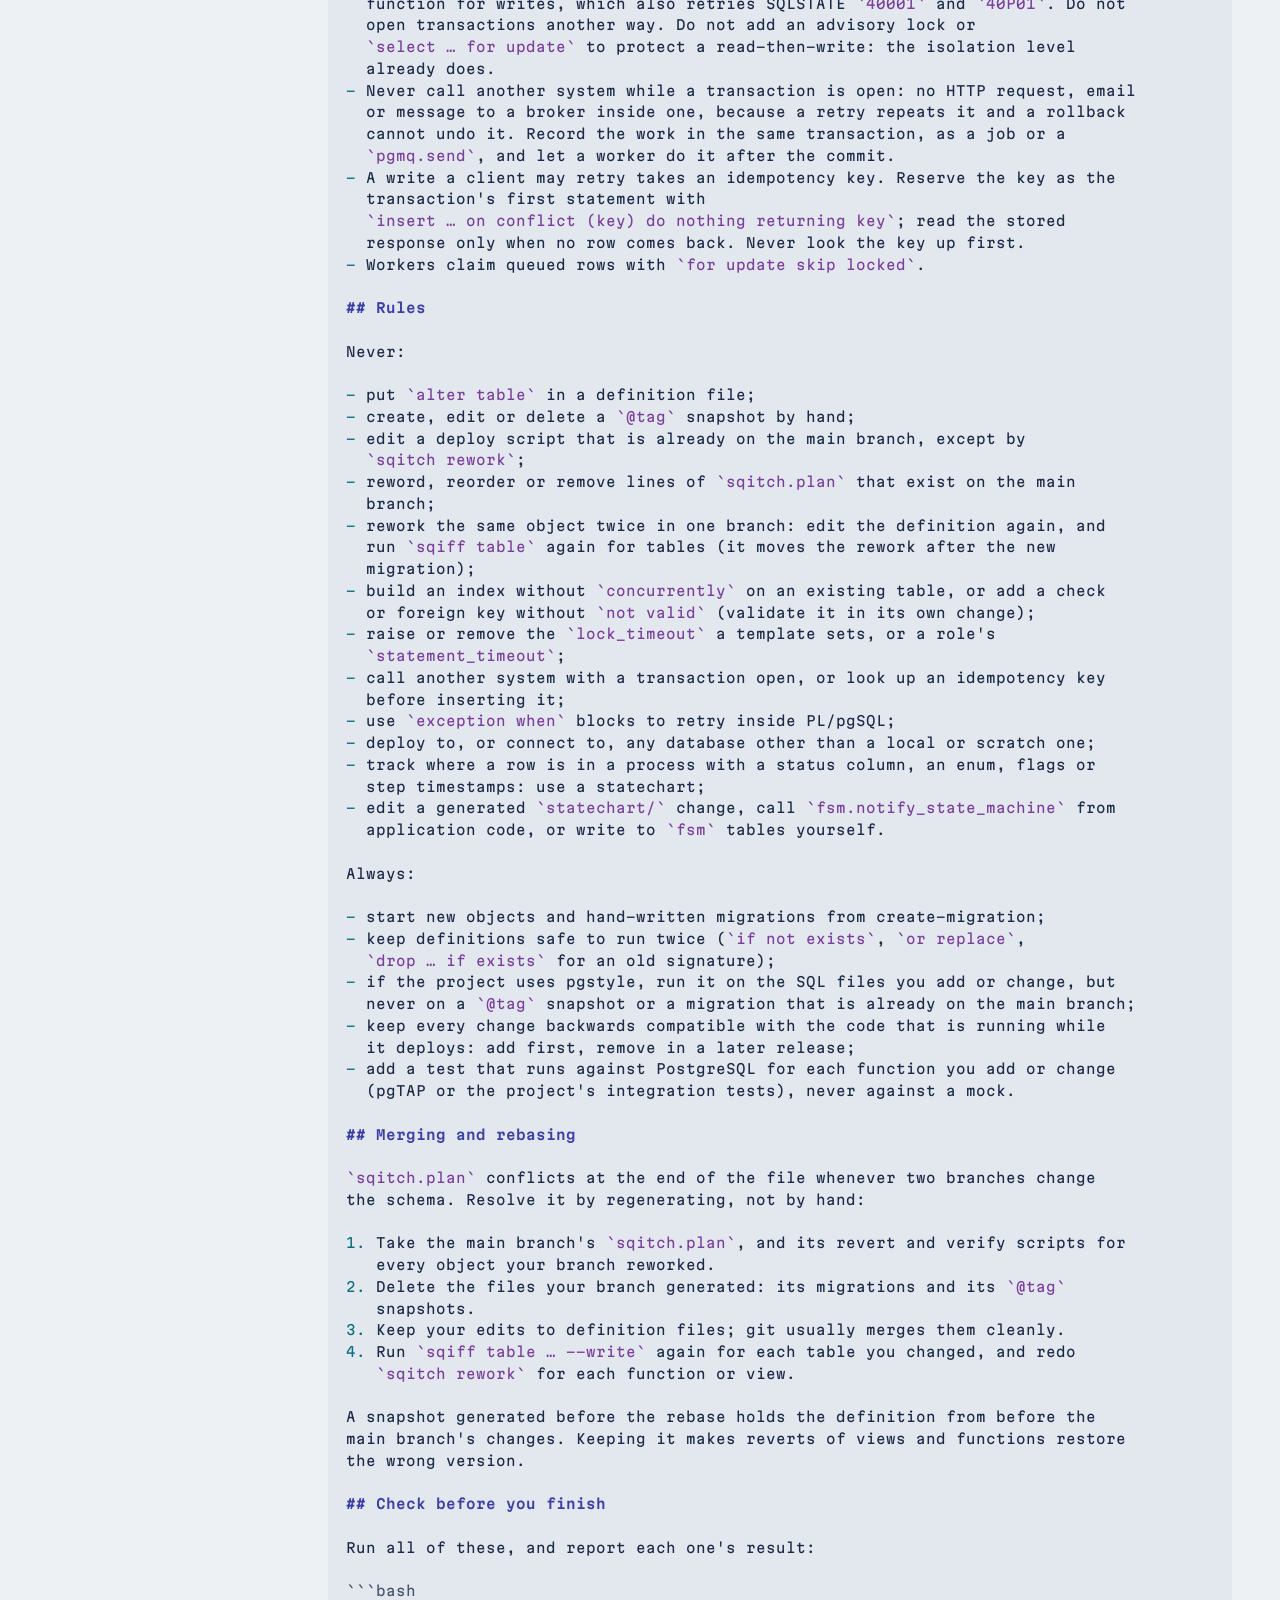
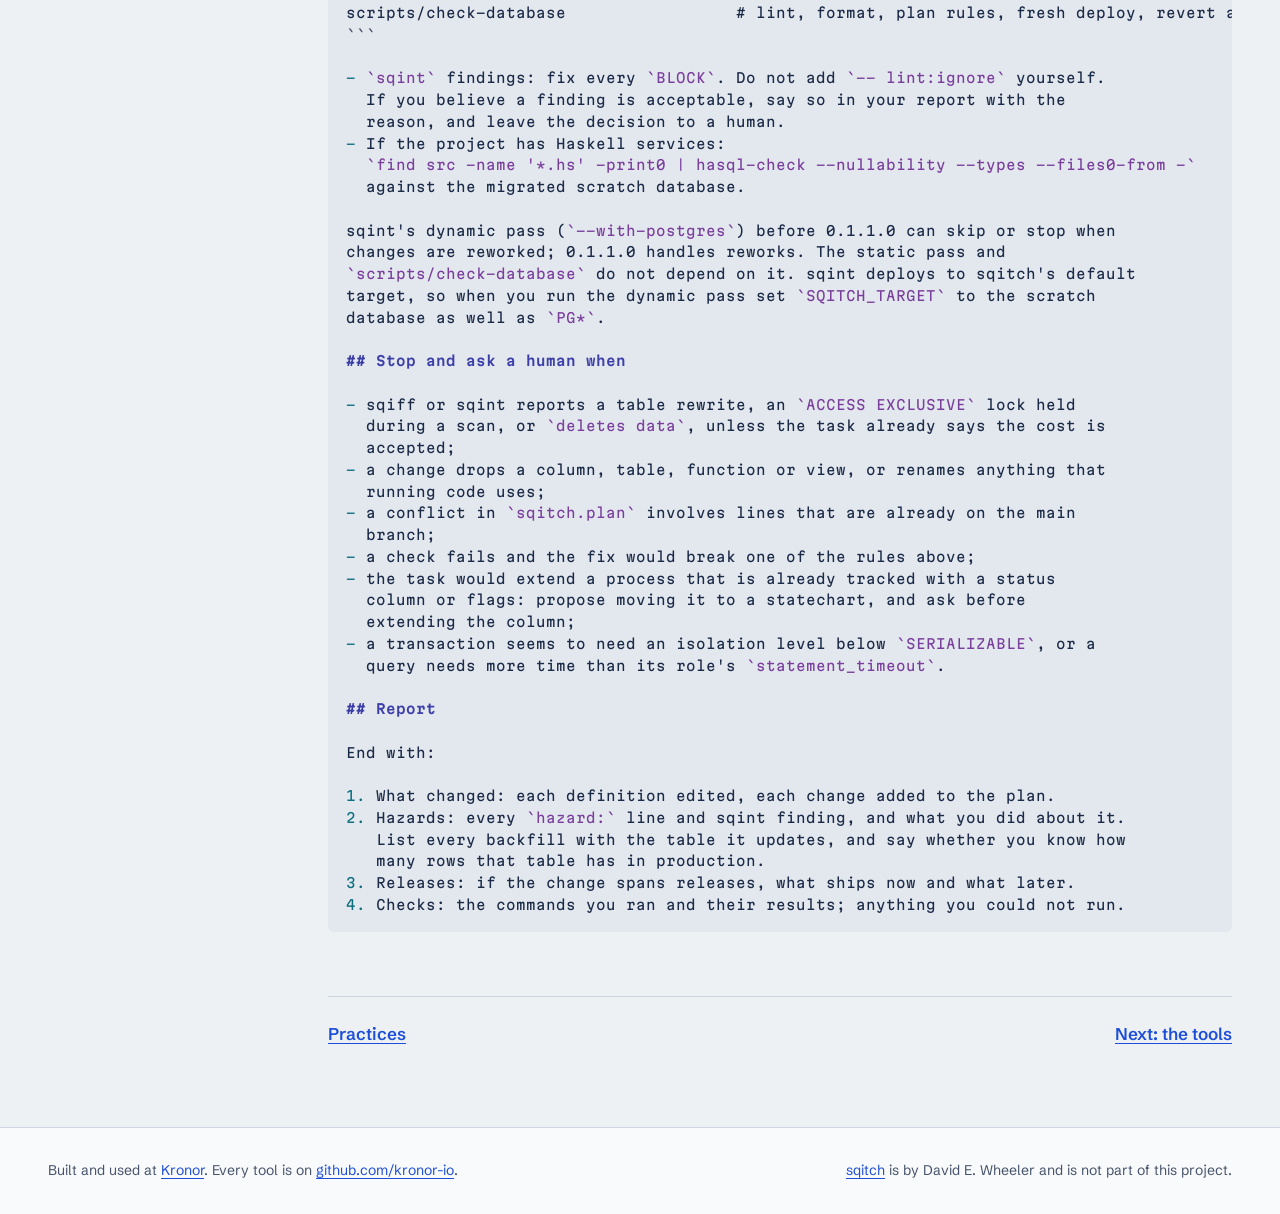
==== commit 6c25b91f: "Rename pgfmt to pgstyle pgfmt was renamed to pgstyle, released as 0.1.2.0. Update the command, the r" ====
--- a/agents.html
+++ b/agents.html
@@ -94,7 +94,7 @@
     <p>An agent is only as careful as the check it runs at the end. <code>scripts/check-database</code> puts the important checks behind one command, so the instructions can say "run this" rather than describe a procedure:</p>
 <pre data-lang="shell"><span class="p">$ </span>scripts/check-database
 == sqint: deploy scripts changed since master
-== pgfmt: SQL files changed since master
+== pgstyle: SQL files changed since master
 == the plan only grows
 == snapshots are not edited
 == fresh database: deploy the whole plan
